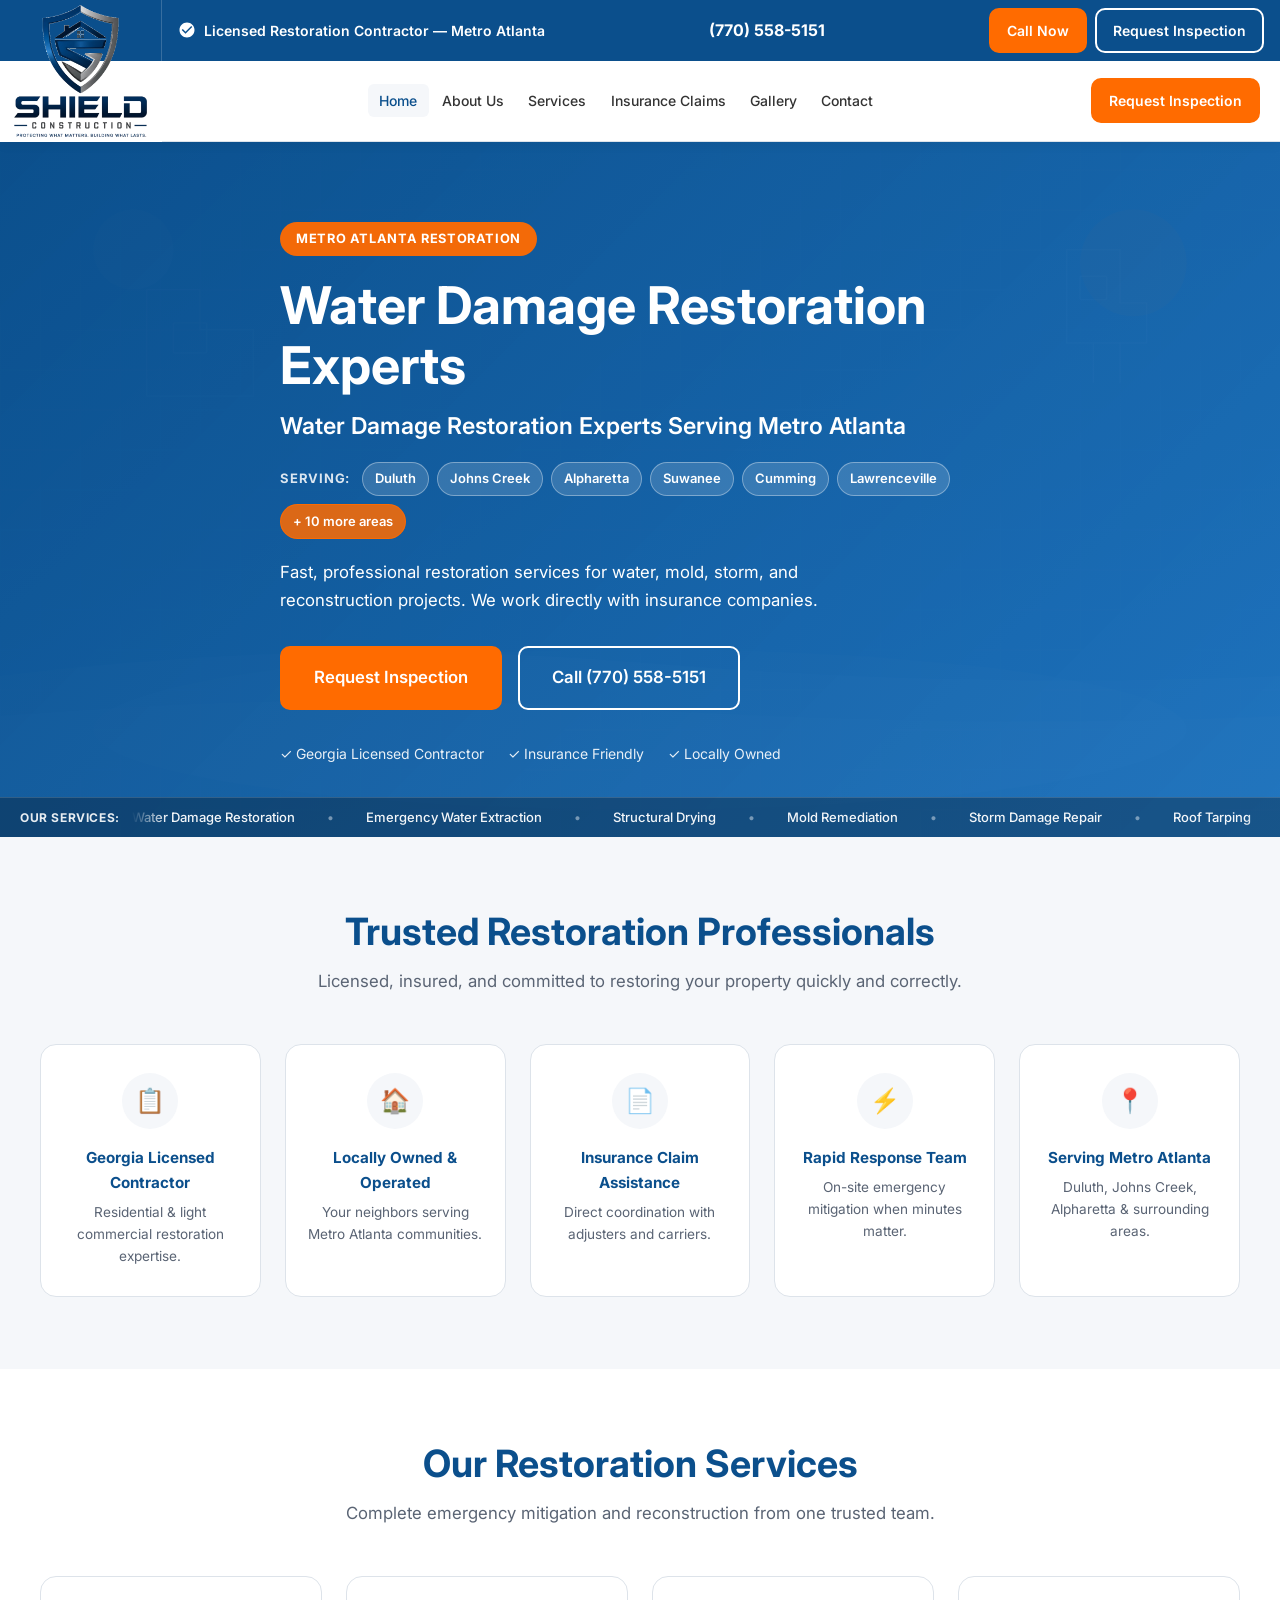
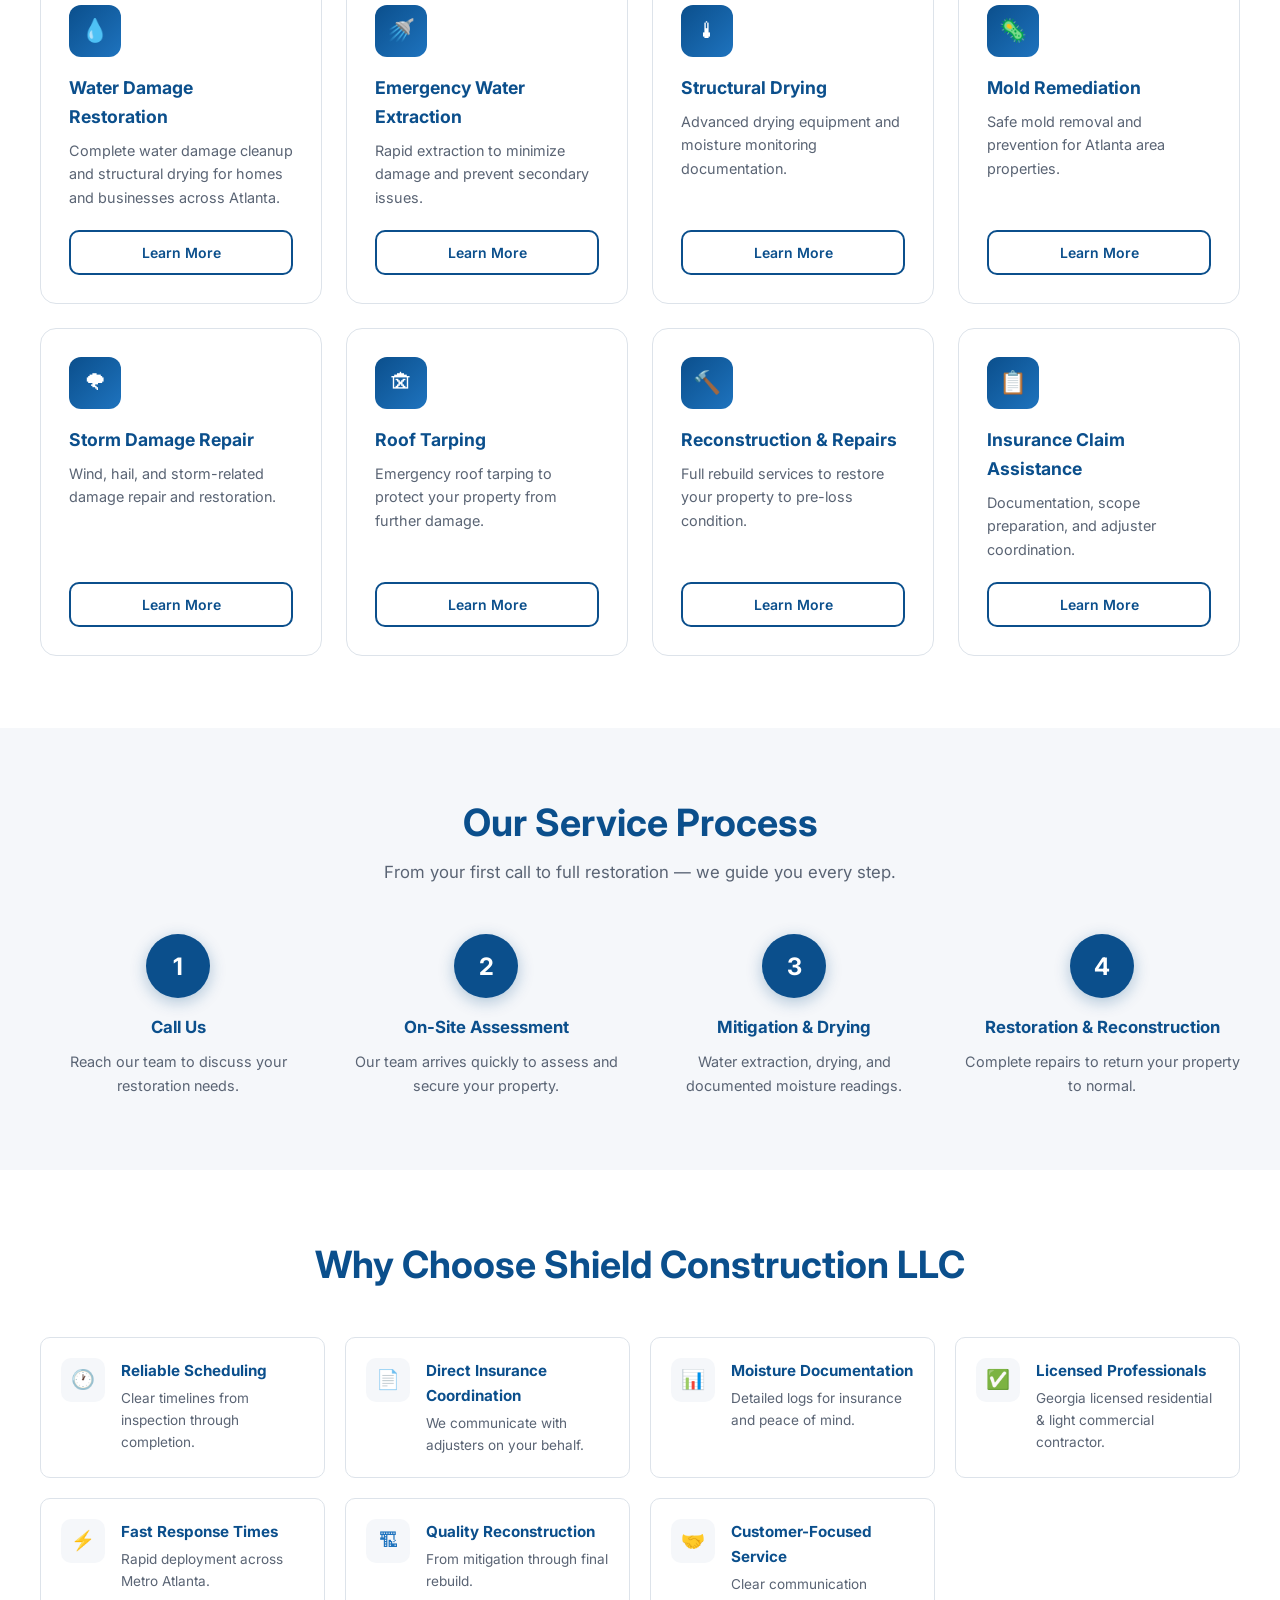
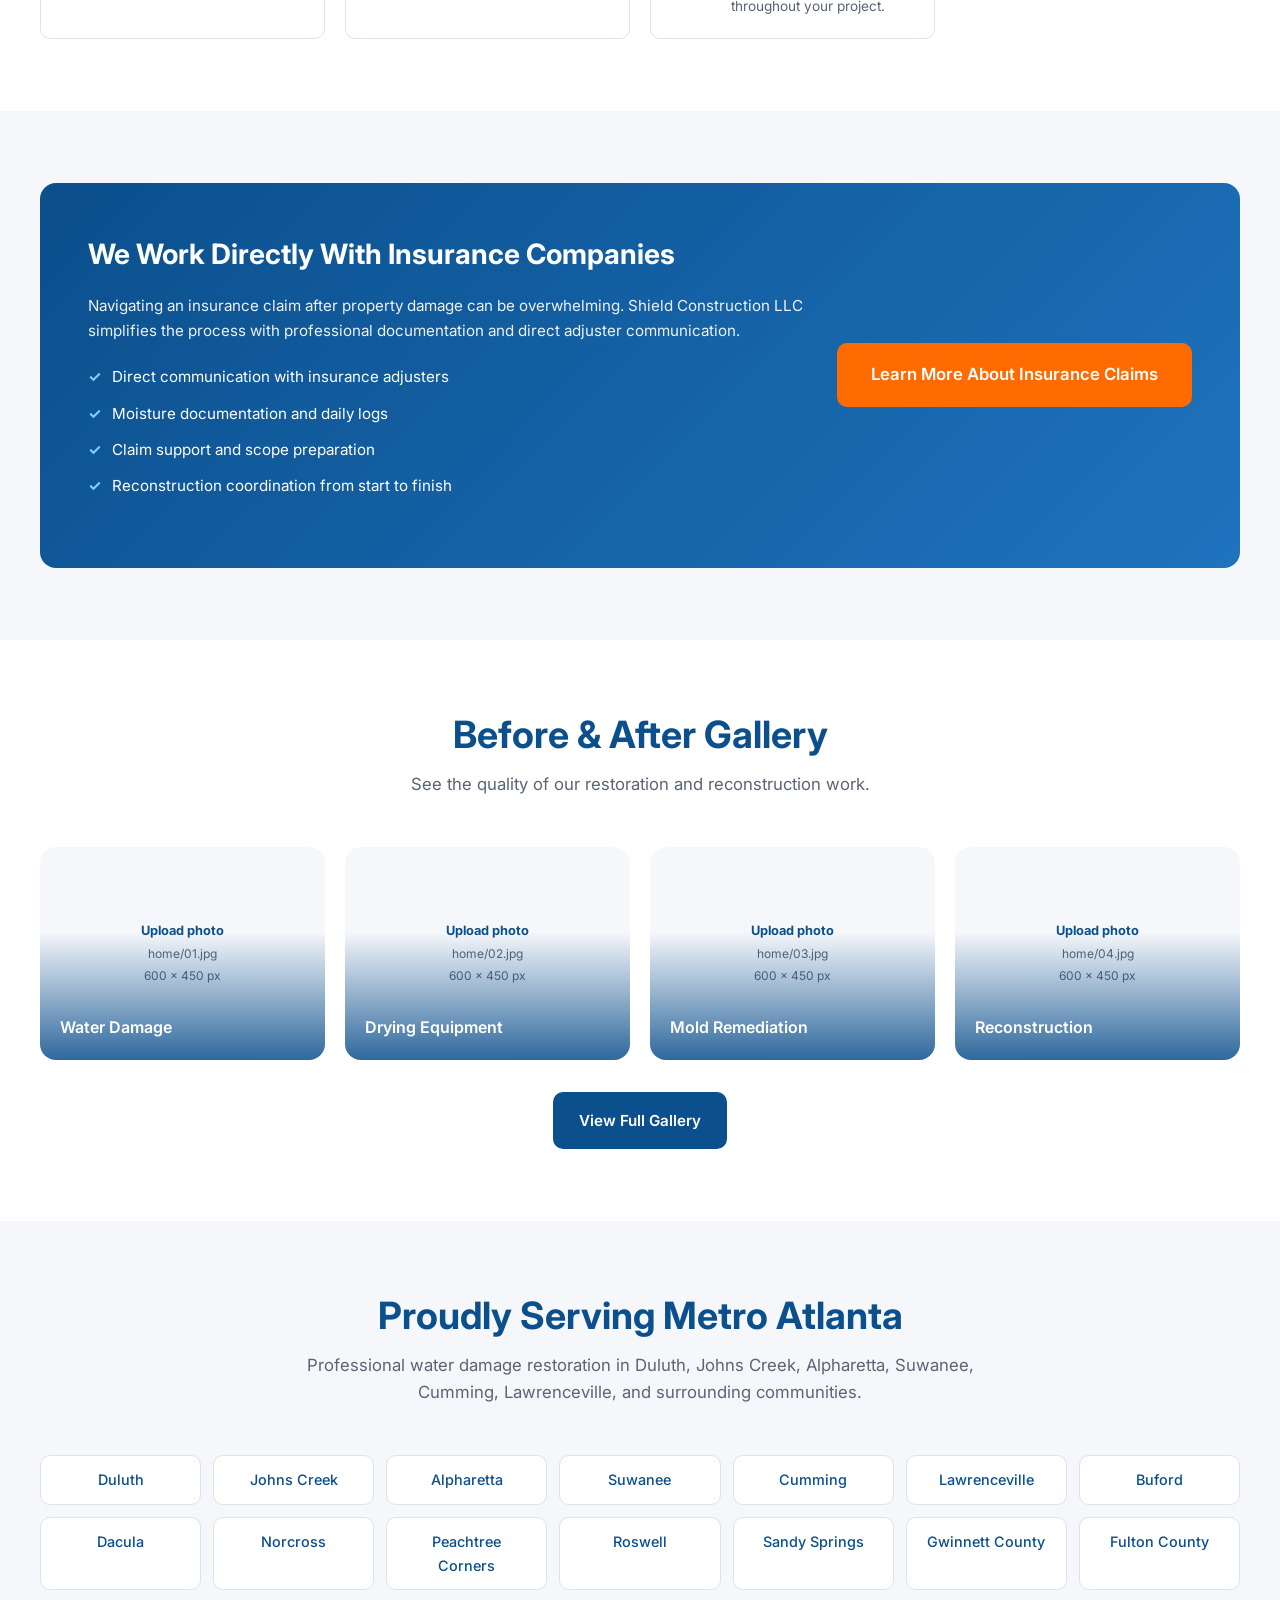
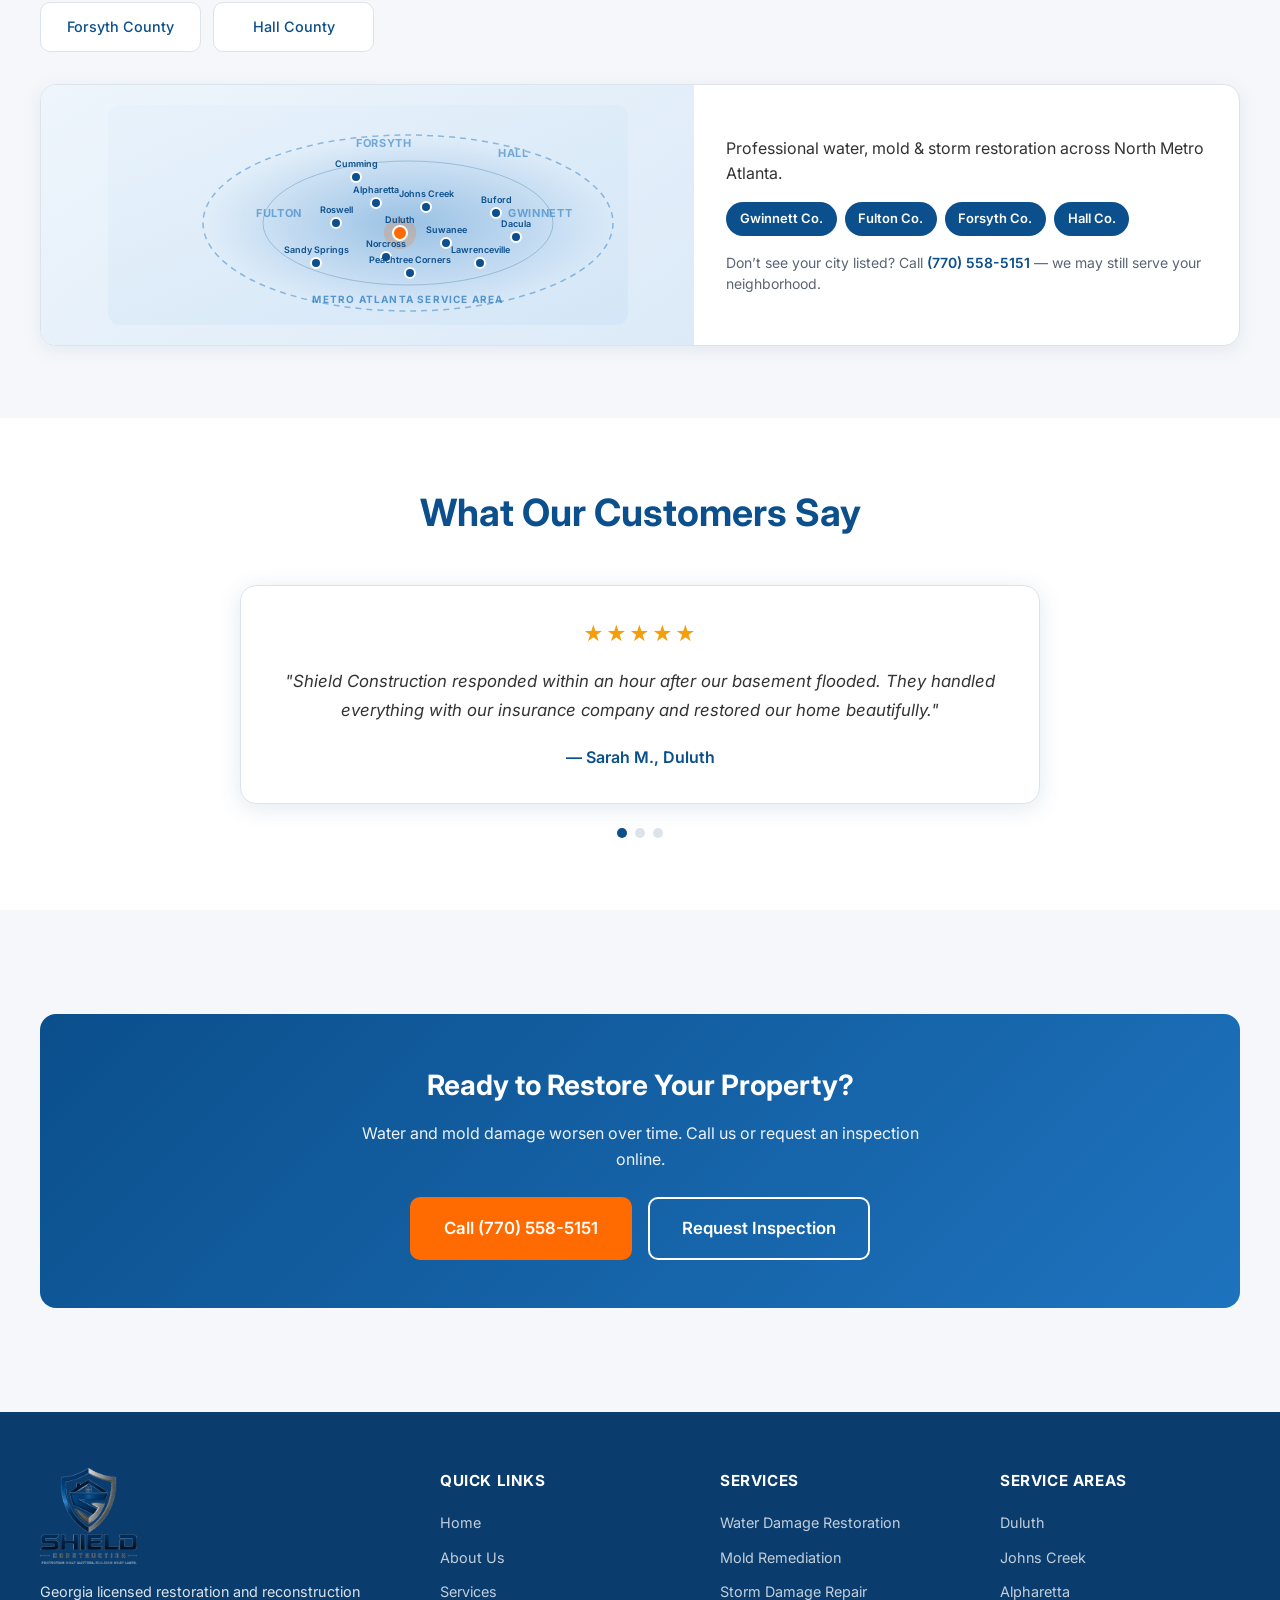
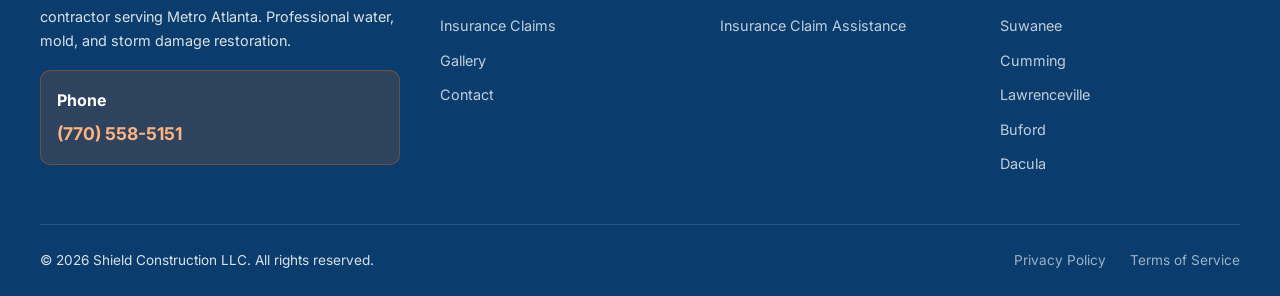
==== index.html @ fc2f0f52 "Streamline site UI and update project documentation Co-authored-by: Cursor <cursoragent@cursor.com>" ====
<!DOCTYPE html>
<html lang="en">
<head>
  <meta charset="UTF-8">
  <meta name="viewport" content="width=device-width, initial-scale=1.0">
  <title>Water Damage Restoration Atlanta | Shield Construction LLC</title>
  <meta name="description" content="Shield Construction LLC provides water damage restoration, mold remediation, storm repair & insurance claim assistance in Metro Atlanta. Licensed Georgia contractor.">
  <link rel="canonical" href="https://www.shield-cons.com/">
  <meta property="og:type" content="website">
  <meta property="og:title" content="Water Damage Restoration Atlanta | Shield Construction LLC">
  <meta property="og:description" content="Water mitigation, mold remediation & reconstruction serving Duluth, Johns Creek, Alpharetta & Metro Atlanta.">
  <meta property="og:url" content="https://www.shield-cons.com/">
  <meta property="og:site_name" content="Shield Construction LLC">
  <meta name="twitter:card" content="summary_large_image">
  <meta name="twitter:title" content="Water Damage Restoration Atlanta | Shield Construction LLC">
  <meta name="twitter:description" content="Professional restoration services in Metro Atlanta. We work directly with insurance companies.">
  <link rel="stylesheet" href="css/style.css?v=22">
  <script type="application/ld+json">
  {
    "@context": "https://schema.org",
    "@type": "LocalBusiness",
    "name": "Shield Construction LLC",
    "description": "Water damage restoration, mold remediation, storm damage repair and reconstruction contractor serving Metro Atlanta.",
    "url": "https://www.shield-cons.com",
    "telephone": "+1-770-558-5151",
    "email": "contact@shield-cons.com",
    "areaServed": ["Atlanta", "Duluth", "Johns Creek", "Alpharetta", "Suwanee", "Cumming", "Lawrenceville"],
    "address": {
      "@type": "PostalAddress",
      "addressLocality": "Metro Atlanta",
      "addressRegion": "GA",
      "addressCountry": "US"
    },
    "openingHours": "Mo-Su 00:00-23:59",
    "priceRange": "$$",
    "sameAs": []
  }
  </script>
</head>
<body>
  <a href="#main" class="skip-link">Skip to main content</a>
  <div id="emergency-bar"></div>
  <div id="site-header"></div>

  <main id="main">
    <!-- Hero -->
    <section class="hero" aria-labelledby="hero-heading">
      <div class="hero__bg" role="img" aria-label="Professional water damage restoration team at work"></div>
      <div class="container hero__content">
        <span class="hero__badge">Metro Atlanta Restoration</span>
        <h1 id="hero-heading">Water Damage Restoration Experts</h1>
        <p class="hero__sub">Water Damage Restoration Experts Serving Metro Atlanta</p>
        <div class="hero__areas" aria-label="Primary service cities">
          <span class="hero__areas-label">Serving:</span>
          <span class="hero__area-tag">Duluth</span>
          <span class="hero__area-tag">Johns Creek</span>
          <span class="hero__area-tag">Alpharetta</span>
          <span class="hero__area-tag">Suwanee</span>
          <span class="hero__area-tag">Cumming</span>
          <span class="hero__area-tag">Lawrenceville</span>
          <span class="hero__area-tag hero__area-tag--more">+ 10 more areas</span>
        </div>
        <p class="hero__text">Fast, professional restoration services for water, mold, storm, and reconstruction projects. We work directly with insurance companies.</p>
        <div class="hero__actions">
          <a href="contact.html" class="btn btn-accent btn-lg">Request Inspection</a>
          <a href="tel:7705585151" class="btn btn-outline-white btn-lg">Call (770) 558-5151</a>
        </div>
        <div class="hero__trust">
          <span class="hero__trust-item">&#10003; Georgia Licensed Contractor</span>
          <span class="hero__trust-item">&#10003; Insurance Friendly</span>
          <span class="hero__trust-item">&#10003; Locally Owned</span>
        </div>
      </div>
      <div id="hero-service-strip"></div>
    </section>

    <!-- Trust -->
    <section class="section section-alt" aria-labelledby="trust-heading">
      <div class="container">
        <div class="section-header">
          <h2 id="trust-heading">Trusted Restoration Professionals</h2>
          <p>Licensed, insured, and committed to restoring your property quickly and correctly.</p>
        </div>
        <div class="trust-grid">
          <div class="trust-card">
            <div class="trust-card__icon" aria-hidden="true">📋</div>
            <h3>Georgia Licensed Contractor</h3>
            <p>Residential & light commercial restoration expertise.</p>
          </div>
          <div class="trust-card">
            <div class="trust-card__icon" aria-hidden="true">🏠</div>
            <h3>Locally Owned & Operated</h3>
            <p>Your neighbors serving Metro Atlanta communities.</p>
          </div>
          <div class="trust-card">
            <div class="trust-card__icon" aria-hidden="true">📄</div>
            <h3>Insurance Claim Assistance</h3>
            <p>Direct coordination with adjusters and carriers.</p>
          </div>
          <div class="trust-card">
            <div class="trust-card__icon" aria-hidden="true">&#9889;</div>
            <h3>Rapid Response Team</h3>
            <p>On-site emergency mitigation when minutes matter.</p>
          </div>
          <div class="trust-card">
            <div class="trust-card__icon" aria-hidden="true">📍</div>
            <h3>Serving Metro Atlanta</h3>
            <p>Duluth, Johns Creek, Alpharetta & surrounding areas.</p>
          </div>
        </div>
      </div>
    </section>

    <!-- Services Overview -->
    <section class="section" aria-labelledby="services-heading">
      <div class="container">
        <div class="section-header">
          <h2 id="services-heading">Our Restoration Services</h2>
          <p>Complete emergency mitigation and reconstruction from one trusted team.</p>
        </div>
        <div class="services-grid">
          <article class="service-card">
            <div class="service-card__icon" aria-hidden="true">💧</div>
            <h3>Water Damage Restoration</h3>
            <p>Complete water damage cleanup and structural drying for homes and businesses across Atlanta.</p>
            <a href="services.html#water-damage" class="btn btn-outline btn-sm">Learn More</a>
          </article>
          <article class="service-card">
            <div class="service-card__icon" aria-hidden="true">🚿</div>
            <h3>Emergency Water Extraction</h3>
            <p>Rapid extraction to minimize damage and prevent secondary issues.</p>
            <a href="services.html#water-extraction" class="btn btn-outline btn-sm">Learn More</a>
          </article>
          <article class="service-card">
            <div class="service-card__icon" aria-hidden="true">🌡</div>
            <h3>Structural Drying</h3>
            <p>Advanced drying equipment and moisture monitoring documentation.</p>
            <a href="services.html#structural-drying" class="btn btn-outline btn-sm">Learn More</a>
          </article>
          <article class="service-card">
            <div class="service-card__icon" aria-hidden="true">🦠</div>
            <h3>Mold Remediation</h3>
            <p>Safe mold removal and prevention for Atlanta area properties.</p>
            <a href="services.html#mold-remediation" class="btn btn-outline btn-sm">Learn More</a>
          </article>
          <article class="service-card">
            <div class="service-card__icon" aria-hidden="true">🌪</div>
            <h3>Storm Damage Repair</h3>
            <p>Wind, hail, and storm-related damage repair and restoration.</p>
            <a href="services.html#storm-damage" class="btn btn-outline btn-sm">Learn More</a>
          </article>
          <article class="service-card">
            <div class="service-card__icon" aria-hidden="true">🏚</div>
            <h3>Roof Tarping</h3>
            <p>Emergency roof tarping to protect your property from further damage.</p>
            <a href="services.html#roof-tarping" class="btn btn-outline btn-sm">Learn More</a>
          </article>
          <article class="service-card">
            <div class="service-card__icon" aria-hidden="true">🔨</div>
            <h3>Reconstruction & Repairs</h3>
            <p>Full rebuild services to restore your property to pre-loss condition.</p>
            <a href="services.html#reconstruction" class="btn btn-outline btn-sm">Learn More</a>
          </article>
          <article class="service-card">
            <div class="service-card__icon" aria-hidden="true">📋</div>
            <h3>Insurance Claim Assistance</h3>
            <p>Documentation, scope preparation, and adjuster coordination.</p>
            <a href="insurance-claims.html" class="btn btn-outline btn-sm">Learn More</a>
          </article>
        </div>
      </div>
    </section>

    <!-- Process -->
    <section class="section section-alt" aria-labelledby="process-heading">
      <div class="container">
        <div class="section-header">
          <h2 id="process-heading">Our Service Process</h2>
          <p>From your first call to full restoration &mdash; we guide you every step.</p>
        </div>
        <div class="process-steps">
          <div class="process-step">
            <div class="process-step__num">1</div>
            <h3>Call Us</h3>
            <p>Reach our team to discuss your restoration needs.</p>
          </div>
          <div class="process-step">
            <div class="process-step__num">2</div>
            <h3>On-Site Assessment</h3>
            <p>Our team arrives quickly to assess and secure your property.</p>
          </div>
          <div class="process-step">
            <div class="process-step__num">3</div>
            <h3>Mitigation & Drying</h3>
            <p>Water extraction, drying, and documented moisture readings.</p>
          </div>
          <div class="process-step">
            <div class="process-step__num">4</div>
            <h3>Restoration & Reconstruction</h3>
            <p>Complete repairs to return your property to normal.</p>
          </div>
        </div>
      </div>
    </section>

    <!-- Why Choose Us -->
    <section class="section" aria-labelledby="why-heading">
      <div class="container">
        <div class="section-header">
          <h2 id="why-heading">Why Choose Shield Construction LLC</h2>
        </div>
        <div class="why-grid">
          <div class="why-item"><div class="why-item__icon">🕐</div><div><h3>Reliable Scheduling</h3><p>Clear timelines from inspection through completion.</p></div></div>
          <div class="why-item"><div class="why-item__icon">📄</div><div><h3>Direct Insurance Coordination</h3><p>We communicate with adjusters on your behalf.</p></div></div>
          <div class="why-item"><div class="why-item__icon">📊</div><div><h3>Moisture Documentation</h3><p>Detailed logs for insurance and peace of mind.</p></div></div>
          <div class="why-item"><div class="why-item__icon">&#9989;</div><div><h3>Licensed Professionals</h3><p>Georgia licensed residential & light commercial contractor.</p></div></div>
          <div class="why-item"><div class="why-item__icon">&#9889;</div><div><h3>Fast Response Times</h3><p>Rapid deployment across Metro Atlanta.</p></div></div>
          <div class="why-item"><div class="why-item__icon">🏗</div><div><h3>Quality Reconstruction</h3><p>From mitigation through final rebuild.</p></div></div>
          <div class="why-item"><div class="why-item__icon">🤝</div><div><h3>Customer-Focused Service</h3><p>Clear communication throughout your project.</p></div></div>
        </div>
      </div>
    </section>

    <!-- Insurance -->
    <section class="section section-alt" aria-labelledby="insurance-heading">
      <div class="container">
        <div class="insurance-block">
          <div>
            <h2 id="insurance-heading">We Work Directly With Insurance Companies</h2>
            <p>Navigating an insurance claim after property damage can be overwhelming. Shield Construction LLC simplifies the process with professional documentation and direct adjuster communication.</p>
            <ul>
              <li>Direct communication with insurance adjusters</li>
              <li>Moisture documentation and daily logs</li>
              <li>Claim support and scope preparation</li>
              <li>Reconstruction coordination from start to finish</li>
            </ul>
          </div>
          <div>
            <a href="insurance-claims.html" class="btn btn-accent btn-lg">Learn More About Insurance Claims</a>
          </div>
        </div>
      </div>
    </section>

    <!-- Gallery Preview -->
    <section class="section" aria-labelledby="gallery-heading">
      <div class="container">
        <div class="section-header">
          <h2 id="gallery-heading">Before & After Gallery</h2>
          <p>See the quality of our restoration and reconstruction work.</p>
        </div>
        <div id="gallery-preview" class="gallery-grid"></div>
        <p class="text-center mt-2"><a href="gallery.html" class="btn btn-primary">View Full Gallery</a></p>
      </div>
    </section>

    <!-- Service Area -->
    <section class="section section-alt" aria-labelledby="area-heading">
      <div class="container">
        <div class="section-header">
          <h2 id="area-heading">Proudly Serving Metro Atlanta</h2>
          <p>Professional water damage restoration in Duluth, Johns Creek, Alpharetta, Suwanee, Cumming, Lawrenceville, and surrounding communities.</p>
        </div>
        <div class="area-grid">
          <span class="area-tag">Duluth</span>
          <span class="area-tag">Johns Creek</span>
          <span class="area-tag">Alpharetta</span>
          <span class="area-tag">Suwanee</span>
          <span class="area-tag">Cumming</span>
          <span class="area-tag">Lawrenceville</span>
          <span class="area-tag">Buford</span>
          <span class="area-tag">Dacula</span>
          <span class="area-tag">Norcross</span>
          <span class="area-tag">Peachtree Corners</span>
          <span class="area-tag">Roswell</span>
          <span class="area-tag">Sandy Springs</span>
          <span class="area-tag">Gwinnett County</span>
          <span class="area-tag">Fulton County</span>
          <span class="area-tag">Forsyth County</span>
          <span class="area-tag">Hall County</span>
        </div>
        <div data-service-area-map></div>
      </div>
    </section>

    <!-- Reviews -->
    <section class="section" aria-labelledby="reviews-heading">
      <div class="container">
        <div class="section-header">
          <h2 id="reviews-heading">What Our Customers Say</h2>
          <!-- REPLACE: Insert verified customer reviews -->
        </div>
        <div class="testimonials">
          <div class="testimonial-slide active">
            <div class="testimonial-stars" aria-label="5 out of 5 stars">&#9733;&#9733;&#9733;&#9733;&#9733;</div>
            <p class="testimonial-text">"Shield Construction responded within an hour after our basement flooded. They handled everything with our insurance company and restored our home beautifully."</p>
            <p class="testimonial-author">&mdash; Sarah M., Duluth</p>
          </div>
          <div class="testimonial-slide">
            <div class="testimonial-stars" aria-label="5 out of 5 stars">&#9733;&#9733;&#9733;&#9733;&#9733;</div>
            <p class="testimonial-text">"Professional, courteous, and thorough. The team documented every step for our adjuster. Highly recommend for water mitigation in Johns Creek."</p>
            <p class="testimonial-author">&mdash; James T., Johns Creek</p>
          </div>
          <div class="testimonial-slide">
            <div class="testimonial-stars" aria-label="5 out of 5 stars">&#9733;&#9733;&#9733;&#9733;&#9733;</div>
            <p class="testimonial-text">"After storm damage to our roof, they tarped it the same night and handled the full reconstruction. True 24/7 service in Alpharetta."</p>
            <p class="testimonial-author">&mdash; Linda K., Alpharetta</p>
          </div>
          <div class="carousel-dots">
            <button class="carousel-dot active" aria-label="Review 1"></button>
            <button class="carousel-dot" aria-label="Review 2"></button>
            <button class="carousel-dot" aria-label="Review 3"></button>
          </div>
        </div>
      </div>
    </section>

    <!-- CTA -->
    <section class="section section-alt">
      <div class="container">
        <div class="cta-banner">
          <h2>Ready to Restore Your Property?</h2>
          <p>Water and mold damage worsen over time. Call us or request an inspection online.</p>
          <div class="cta-banner__actions">
            <a href="tel:7705585151" class="btn btn-accent btn-lg">Call (770) 558-5151</a>
            <a href="contact.html" class="btn btn-outline-white btn-lg">Request Inspection</a>
          </div>
        </div>
      </div>
    </section>
  </main>

  <div id="site-footer"></div>

  <div class="lightbox" id="lightbox" role="dialog" aria-label="Image preview">
    <button class="lightbox__close" aria-label="Close">&times;</button>
    <img id="lightbox-img" src="" alt="">
  </div>

  <script src="js/config.js?v=18"></script>
  <script src="js/main.js?v=22"></script>
</body>
</html>
---- css/style.css ----
/* Shield Construction LLC — Main Stylesheet */

@import url('https://fonts.googleapis.com/css2?family=Inter:wght@400;500;600;700&family=Open+Sans:wght@400;600;700&display=swap');

*, *::before, *::after { box-sizing: border-box; margin: 0; padding: 0; }

:root {
  --primary: #0B4F8C;
  --secondary: #1E73BE;
  --light-gray: #F5F7FA;
  --dark-gray: #333333;
  --white: #FFFFFF;
  --accent: #FF6B00;
  --text-muted: #5a6474;
  --border: #dde3ea;
  --shadow: 0 4px 24px rgba(11, 79, 140, 0.12);
  --shadow-lg: 0 12px 40px rgba(11, 79, 140, 0.18);
  --radius: 10px;
  --radius-lg: 16px;
  --max-width: 1200px;
  --header-height: 80px;
  --emergency-bar-height: 44px;
  --font: 'Inter', 'Open Sans', Arial, sans-serif;
  --transition: 0.25s ease;
}

html { scroll-behavior: smooth; font-size: 16px; }

body {
  font-family: var(--font);
  color: var(--dark-gray);
  line-height: 1.65;
  background: var(--white);
  overflow-x: hidden;
}

img { max-width: 100%; height: auto; display: block; }

a { color: var(--secondary); text-decoration: none; transition: color var(--transition); }
a:hover { color: var(--primary); }

ul { list-style: none; }

.container {
  width: min(100% - 2rem, var(--max-width));
  margin-inline: auto;
}

.section { padding: 4.5rem 0; }
.section-alt { background: var(--light-gray); }

.section-header { text-align: center; max-width: 720px; margin: 0 auto 3rem; }
.section-header h2 {
  font-size: clamp(1.75rem, 4vw, 2.35rem);
  color: var(--primary);
  margin-bottom: 0.75rem;
  line-height: 1.25;
}
.section-header p { color: var(--text-muted); font-size: 1.05rem; }

/* Buttons */
.btn {
  display: inline-flex;
  align-items: center;
  justify-content: center;
  gap: 0.5rem;
  padding: 0.85rem 1.5rem;
  border-radius: var(--radius);
  font-weight: 600;
  font-size: 0.95rem;
  border: 2px solid transparent;
  cursor: pointer;
  transition: all var(--transition);
  font-family: inherit;
  text-align: center;
}

.btn-primary {
  background: var(--primary);
  color: var(--white);
  border-color: var(--primary);
}
.btn-primary:hover {
  background: #094170;
  border-color: #094170;
  color: var(--white);
}

.btn-secondary {
  background: var(--secondary);
  color: var(--white);
  border-color: var(--secondary);
}
.btn-secondary:hover {
  background: #1860a8;
  border-color: #1860a8;
  color: var(--white);
}

.btn-accent {
  background: var(--accent);
  color: var(--white);
  border-color: var(--accent);
}
.btn-accent:hover {
  background: #e55f00;
  border-color: #e55f00;
  color: var(--white);
}

.btn-outline {
  background: transparent;
  color: var(--primary);
  border-color: var(--primary);
}
.btn-outline:hover {
  background: var(--primary);
  color: var(--white);
}

.btn-outline-white {
  background: transparent;
  color: var(--white);
  border-color: var(--white);
}
.btn-outline-white:hover {
  background: var(--white);
  color: var(--primary);
}

.btn-sm { padding: 0.55rem 1rem; font-size: 0.875rem; }
.btn-lg { padding: 1rem 2rem; font-size: 1.05rem; }

/* Site Top — logo column + emergency bar + nav */
.site-top {
  display: flex;
  align-items: stretch;
  position: sticky;
  top: 0;
  z-index: 1001;
  background: var(--white);
  box-shadow: 0 2px 12px rgba(0, 0, 0, 0.06);
}

.site-top__logo {
  flex: 0 0 auto;
  width: auto;
  min-width: 118px;
  display: flex;
  align-items: center;
  justify-content: center;
  padding: 0.3rem 0.85rem;
  background: linear-gradient(
    to bottom,
    var(--primary) 0%,
    var(--primary) var(--logo-split, 40%),
    var(--white) var(--logo-split, 40%),
    var(--white) 100%
  );
  border-right: 1px solid rgba(255, 255, 255, 0.18);
}

.site-top__logo .logo--site-top {
  display: flex;
  align-items: center;
  justify-content: center;
  height: 100%;
  width: 100%;
}

.site-top__logo .logo__img--site-top {
  height: calc(var(--logo-column-height, 140px) - 0.6rem);
  width: auto;
  max-width: 156px;
  min-height: 0;
  object-fit: contain;
  object-position: center;
  display: block;
}

.site-top__main {
  flex: 1;
  min-width: 0;
  display: flex;
  flex-direction: column;
}

#emergency-bar,
#site-header {
  width: 100%;
}

/* Emergency Top Bar */
.emergency-bar {
  background: var(--primary);
  color: var(--white);
  font-size: 0.875rem;
  position: relative;
}

.emergency-bar__inner {
  display: flex;
  align-items: center;
  justify-content: space-between;
  gap: 1rem;
  padding: 0.5rem 0;
  flex-wrap: wrap;
}

.emergency-bar__message {
  display: flex;
  align-items: center;
  gap: 0.5rem;
  font-weight: 600;
}

.emergency-bar__message svg { flex-shrink: 0; }

.emergency-bar__phone {
  color: var(--white);
  font-weight: 700;
  font-size: 1rem;
}
.emergency-bar__phone:hover { color: #b8d4f0; }

.emergency-bar__actions { display: flex; gap: 0.5rem; flex-wrap: wrap; }

/* Site Header */
.site-header {
  background: var(--white);
  border-bottom: 1px solid var(--border);
  position: relative;
  z-index: 1;
}

.site-header .container {
  width: min(100% - 2.5rem, 1480px);
}

.site-header__inner {
  display: flex;
  align-items: center;
  justify-content: flex-end;
  gap: 1.5rem;
  padding: 0.65rem 0;
  min-height: var(--header-height);
}

.logo {
  display: flex;
  align-items: center;
  gap: 0.6rem;
  font-weight: 700;
  font-size: 1.05rem;
  color: var(--primary);
  flex-shrink: 0;
  white-space: nowrap;
}
.logo:hover { color: var(--primary); }
.logo__icon {
  width: 40px;
  height: 40px;
  background: var(--primary);
  border-radius: 8px;
  display: flex;
  align-items: center;
  justify-content: center;
  color: var(--white);
  font-size: 1.25rem;
  flex-shrink: 0;
}
.logo__img {
  height: 80px;
  width: auto;
  max-width: 80px;
  object-fit: contain;
  flex-shrink: 0;
  display: block;
}

.logo__img--footer {
  height: 96px;
  max-width: 300px;
}

.main-nav {
  display: flex;
  align-items: center;
  gap: 1.25rem;
  flex: 1;
  justify-content: flex-end;
  min-width: 0;
}

.nav-links {
  display: flex;
  align-items: center;
  justify-content: center;
  flex: 1;
  flex-wrap: nowrap;
  gap: 0.125rem;
}

.nav-links li {
  flex-shrink: 0;
  text-align: center;
}

.nav-links a {
  color: var(--dark-gray);
  font-weight: 500;
  font-size: 0.875rem;
  padding: 0.5rem 0.7rem;
  border-radius: 6px;
  display: inline-block;
  text-align: center;
  white-space: normal;
  line-height: 1.25;
  transition: all var(--transition);
}
.nav-links a:hover,
.nav-links a.active {
  color: var(--primary);
  background: var(--light-gray);
}

.header-ctas {
  display: flex;
  gap: 0.5rem;
  align-items: center;
  flex-shrink: 0;
  flex-wrap: nowrap;
}

.header-ctas .btn { white-space: nowrap; }

.nav-toggle {
  display: none;
  background: none;
  border: none;
  cursor: pointer;
  padding: 0.5rem;
  color: var(--primary);
}

.nav-toggle span {
  display: block;
  width: 24px;
  height: 2px;
  background: currentColor;
  margin: 5px 0;
  transition: var(--transition);
}

/* Hero */
.hero {
  position: relative;
  min-height: 580px;
  display: flex;
  align-items: center;
  color: var(--white);
  overflow: hidden;
}

.hero__bg {
  position: absolute;
  inset: 0;
  background: linear-gradient(135deg, rgba(11,79,140,0.92) 0%, rgba(30,115,190,0.85) 100%),
    url('../assets/images/hero-restoration.svg?v=15') center/cover no-repeat;
  z-index: 0;
}

.hero__content {
  position: relative;
  z-index: 1;
  padding: 5rem 0 4.5rem;
  max-width: 720px;
}

.hero__badge {
  display: inline-flex;
  align-items: center;
  gap: 0.4rem;
  background: rgba(255,107,0,0.95);
  color: var(--white);
  padding: 0.4rem 1rem;
  border-radius: 50px;
  font-size: 0.8rem;
  font-weight: 700;
  text-transform: uppercase;
  letter-spacing: 0.05em;
  margin-bottom: 1.25rem;
  animation: fadeInUp 0.6s ease;
}

.hero h1 {
  font-size: clamp(2.25rem, 5.5vw, 3.25rem);
  line-height: 1.15;
  margin-bottom: 0.75rem;
  animation: fadeInUp 0.6s ease 0.1s both;
}

.hero__sub {
  font-size: clamp(1.15rem, 2.5vw, 1.45rem);
  font-weight: 600;
  margin-bottom: 1rem;
  opacity: 0.95;
  animation: fadeInUp 0.6s ease 0.2s both;
}

.hero__areas {
  display: flex;
  flex-wrap: wrap;
  align-items: center;
  gap: 0.5rem;
  margin-bottom: 1.25rem;
  animation: fadeInUp 0.6s ease 0.25s both;
}

.hero__areas-label {
  font-size: 0.8125rem;
  font-weight: 700;
  text-transform: uppercase;
  letter-spacing: 0.06em;
  opacity: 0.85;
  margin-right: 0.25rem;
}

.hero__area-tag {
  background: rgba(255, 255, 255, 0.15);
  border: 1px solid rgba(255, 255, 255, 0.35);
  color: var(--white);
  font-size: 0.8125rem;
  font-weight: 600;
  padding: 0.35rem 0.75rem;
  border-radius: 999px;
  backdrop-filter: blur(4px);
}

.hero__area-tag--more {
  background: rgba(255, 107, 0, 0.85);
  border-color: rgba(255, 107, 0, 0.95);
}

.hero-service-ticker {
  position: absolute;
  left: 0;
  right: 0;
  bottom: 0;
  z-index: 2;
  display: flex;
  align-items: center;
  gap: 0.75rem;
  padding: 0.55rem 0;
  background: rgba(0, 0, 0, 0.28);
  border-top: 1px solid rgba(255, 255, 255, 0.15);
  overflow: hidden;
}

.hero-service-ticker__label {
  flex-shrink: 0;
  padding-left: max(1.25rem, calc((100% - 1480px) / 2 + 1.25rem));
  font-size: 0.75rem;
  font-weight: 700;
  letter-spacing: 0.05em;
  text-transform: uppercase;
  color: rgba(255, 255, 255, 0.9);
}

.hero-service-ticker__viewport {
  flex: 1;
  overflow: hidden;
  mask-image: linear-gradient(90deg, transparent, #000 3%, #000 97%, transparent);
}

.hero-service-ticker__track {
  display: flex;
  align-items: center;
  width: max-content;
  animation: service-area-scroll 40s linear infinite;
}

.hero-service-ticker__item {
  white-space: nowrap;
  font-size: 0.8125rem;
  font-weight: 500;
  color: rgba(255, 255, 255, 0.95);
  padding-right: 2rem;
}

.hero-service-ticker__item::after {
  content: '•';
  margin-left: 2rem;
  opacity: 0.45;
}

@keyframes service-area-scroll {
  from { transform: translateX(0); }
  to { transform: translateX(-50%); }
}

@media (prefers-reduced-motion: reduce) {
  .hero-service-ticker__track {
    animation: none;
    flex-wrap: wrap;
    width: auto;
    padding: 0 1rem 0.35rem;
    gap: 0.35rem 1rem;
  }

  .hero-service-ticker__item::after { display: none; }
}

.hero__text {
  font-size: 1.05rem;
  opacity: 0.9;
  margin-bottom: 2rem;
  max-width: 560px;
  animation: fadeInUp 0.6s ease 0.3s both;
}

.hero__actions {
  display: flex;
  flex-wrap: wrap;
  gap: 1rem;
  margin-bottom: 2rem;
  animation: fadeInUp 0.6s ease 0.4s both;
}

.hero__trust {
  display: flex;
  flex-wrap: wrap;
  gap: 1.5rem;
  animation: fadeInUp 0.6s ease 0.5s both;
}

.hero__trust-item {
  display: flex;
  align-items: center;
  gap: 0.5rem;
  font-size: 0.875rem;
  opacity: 0.9;
}

/* Trust Section */
.trust-grid {
  display: grid;
  grid-template-columns: repeat(auto-fit, minmax(200px, 1fr));
  gap: 1.5rem;
}

.trust-card {
  text-align: center;
  padding: 1.75rem 1.25rem;
  background: var(--white);
  border-radius: var(--radius-lg);
  border: 1px solid var(--border);
  transition: transform var(--transition), box-shadow var(--transition);
}
.trust-card:hover {
  transform: translateY(-4px);
  box-shadow: var(--shadow);
}

.trust-card__icon {
  width: 56px;
  height: 56px;
  margin: 0 auto 1rem;
  background: var(--light-gray);
  border-radius: 50%;
  display: flex;
  align-items: center;
  justify-content: center;
  color: var(--primary);
  font-size: 1.5rem;
}

.trust-card h3 { font-size: 0.95rem; color: var(--primary); margin-bottom: 0.35rem; }
.trust-card p { font-size: 0.85rem; color: var(--text-muted); }

/* Service Cards */
.services-grid {
  display: grid;
  grid-template-columns: repeat(auto-fill, minmax(280px, 1fr));
  gap: 1.5rem;
}

.service-card {
  background: var(--white);
  border-radius: var(--radius-lg);
  border: 1px solid var(--border);
  padding: 1.75rem;
  transition: all var(--transition);
  display: flex;
  flex-direction: column;
}
.service-card:hover {
  box-shadow: var(--shadow-lg);
  border-color: var(--secondary);
  transform: translateY(-3px);
}

.service-card__icon {
  width: 52px;
  height: 52px;
  background: linear-gradient(135deg, var(--primary), var(--secondary));
  border-radius: 12px;
  display: flex;
  align-items: center;
  justify-content: center;
  color: var(--white);
  font-size: 1.4rem;
  margin-bottom: 1rem;
}

.service-card h3 {
  font-size: 1.1rem;
  color: var(--primary);
  margin-bottom: 0.5rem;
}

.service-card p {
  font-size: 0.9rem;
  color: var(--text-muted);
  flex: 1;
  margin-bottom: 1.25rem;
}

/* Process Steps */
.process-steps {
  display: grid;
  grid-template-columns: repeat(auto-fit, minmax(220px, 1fr));
  gap: 2rem;
  counter-reset: step;
}

.process-step {
  text-align: center;
  position: relative;
}

.process-step__num {
  width: 64px;
  height: 64px;
  background: var(--primary);
  color: var(--white);
  border-radius: 50%;
  display: flex;
  align-items: center;
  justify-content: center;
  font-size: 1.5rem;
  font-weight: 700;
  margin: 0 auto 1rem;
  box-shadow: 0 4px 16px rgba(11,79,140,0.3);
}

.process-step h3 { color: var(--primary); margin-bottom: 0.5rem; font-size: 1.05rem; }
.process-step p { font-size: 0.9rem; color: var(--text-muted); }

/* Why Choose Us */
.why-grid {
  display: grid;
  grid-template-columns: repeat(auto-fill, minmax(260px, 1fr));
  gap: 1.25rem;
}

.why-item {
  display: flex;
  gap: 1rem;
  padding: 1.25rem;
  background: var(--white);
  border-radius: var(--radius);
  border: 1px solid var(--border);
}

.why-item__icon {
  flex-shrink: 0;
  width: 44px;
  height: 44px;
  background: var(--light-gray);
  border-radius: 10px;
  display: flex;
  align-items: center;
  justify-content: center;
  color: var(--secondary);
  font-size: 1.2rem;
}

.why-item h3 { font-size: 0.95rem; color: var(--primary); margin-bottom: 0.25rem; }
.why-item p { font-size: 0.85rem; color: var(--text-muted); }

/* Insurance CTA Block */
.insurance-block {
  background: linear-gradient(135deg, var(--primary) 0%, var(--secondary) 100%);
  color: var(--white);
  border-radius: var(--radius-lg);
  padding: 3rem;
  display: grid;
  grid-template-columns: 1fr auto;
  gap: 2rem;
  align-items: center;
}

.insurance-block h2 { font-size: 1.75rem; margin-bottom: 1rem; }
.insurance-block p { opacity: 0.92; margin-bottom: 0.75rem; font-size: 0.95rem; }
.insurance-block ul { margin: 1rem 0; }
.insurance-block li {
  padding: 0.35rem 0;
  padding-left: 1.5rem;
  position: relative;
  font-size: 0.95rem;
}
.insurance-block li::before {
  content: '✓';
  position: absolute;
  left: 0;
  color: #7dd3fc;
  font-weight: 700;
}

/* Gallery Preview */
.gallery-grid {
  display: grid;
  grid-template-columns: repeat(auto-fill, minmax(260px, 1fr));
  gap: 1.25rem;
}

.gallery-card {
  position: relative;
  border-radius: var(--radius-lg);
  overflow: hidden;
  aspect-ratio: 4/3;
  cursor: pointer;
}

.gallery-card .gallery-media {
  position: absolute;
  inset: 0;
}

.gallery-card .gallery-img {
  transition: transform 0.4s ease;
}

.gallery-card:hover .gallery-img { transform: scale(1.06); }

.gallery-card__overlay {
  position: absolute;
  inset: 0;
  background: linear-gradient(to top, rgba(11,79,140,0.85) 0%, transparent 60%);
  display: flex;
  align-items: flex-end;
  padding: 1.25rem;
  color: var(--white);
  font-weight: 600;
}

/* Service Area */
.area-grid {
  display: grid;
  grid-template-columns: repeat(auto-fill, minmax(160px, 1fr));
  gap: 0.75rem;
}

.area-tag {
  background: var(--white);
  border: 1px solid var(--border);
  border-radius: var(--radius);
  padding: 0.75rem 1rem;
  text-align: center;
  font-size: 0.9rem;
  font-weight: 500;
  color: var(--primary);
  transition: all var(--transition);
}
.area-tag:hover {
  background: var(--primary);
  color: var(--white);
  border-color: var(--primary);
}

.service-area-map {
  margin-top: 2rem;
  display: grid;
  grid-template-columns: 1.2fr 1fr;
  gap: 0;
  border-radius: var(--radius-lg);
  overflow: hidden;
  border: 1px solid var(--border);
  background: var(--white);
  box-shadow: 0 4px 20px rgba(11, 79, 140, 0.08);
}

.service-area-map--compact {
  grid-template-columns: 1fr;
}

.service-area-map__visual {
  background: linear-gradient(145deg, #eef5fc 0%, #dceaf8 100%);
  padding: 1.25rem;
  min-height: 240px;
  display: flex;
  align-items: center;
  justify-content: center;
}

.service-area-map__svg {
  width: 100%;
  max-width: 520px;
  height: auto;
  display: block;
}

.service-area-map__label {
  font-size: 9px;
  font-weight: 600;
  fill: #0B4F8C;
  font-family: Inter, sans-serif;
}

.service-area-map__region {
  font-size: 11px;
  font-weight: 700;
  fill: #1E73BE;
  opacity: 0.55;
  font-family: Inter, sans-serif;
  letter-spacing: 0.06em;
  text-transform: uppercase;
}

.service-area-map__region--title {
  font-size: 10px;
  text-anchor: middle;
  opacity: 0.7;
  letter-spacing: 0.12em;
}

.service-area-map__info {
  padding: 1.75rem 2rem;
  display: flex;
  flex-direction: column;
  justify-content: center;
  gap: 1rem;
}

.service-area-map--compact .service-area-map__info {
  padding: 1.25rem 1.5rem;
}

.service-area-map__lead {
  font-size: 1rem;
  color: var(--dark-gray);
  line-height: 1.55;
  margin: 0;
}

.service-area-map__counties {
  display: flex;
  flex-wrap: wrap;
  gap: 0.5rem;
}

.service-area-map__county {
  background: var(--primary);
  color: var(--white);
  font-size: 0.8125rem;
  font-weight: 600;
  padding: 0.4rem 0.85rem;
  border-radius: 999px;
}

.service-area-map__note {
  font-size: 0.875rem;
  color: var(--text-muted);
  margin: 0;
  line-height: 1.5;
}

.service-area-map__note a {
  color: var(--primary);
  font-weight: 600;
}

@media (prefers-reduced-motion: reduce) {
  .service-area-map__svg animate {
    display: none;
  }
}

@media (max-width: 768px) {
  .service-area-map {
    grid-template-columns: 1fr;
  }

  .service-area-map__info {
    padding: 1.25rem 1.5rem;
  }
}

/* Testimonials Carousel */
.testimonials { position: relative; max-width: 800px; margin: 0 auto; }

.testimonial-slide {
  display: none;
  text-align: center;
  padding: 2rem;
  background: var(--white);
  border-radius: var(--radius-lg);
  border: 1px solid var(--border);
  box-shadow: var(--shadow);
}
.testimonial-slide.active { display: block; animation: fadeIn 0.4s ease; }

.testimonial-stars { color: #f59e0b; font-size: 1.25rem; margin-bottom: 1rem; letter-spacing: 2px; }
.testimonial-text { font-size: 1.05rem; font-style: italic; color: var(--dark-gray); margin-bottom: 1.25rem; line-height: 1.7; }
.testimonial-author { font-weight: 600; color: var(--primary); }

.carousel-dots {
  display: flex;
  justify-content: center;
  gap: 0.5rem;
  margin-top: 1.5rem;
}

.carousel-dot {
  width: 10px;
  height: 10px;
  border-radius: 50%;
  background: var(--border);
  border: none;
  cursor: pointer;
  padding: 0;
  transition: background var(--transition);
}
.carousel-dot.active { background: var(--primary); }

/* Page Hero (inner pages) */
.page-hero {
  background: linear-gradient(135deg, var(--primary) 0%, var(--secondary) 100%);
  color: var(--white);
  padding: 3.5rem 0;
  text-align: center;
}

.page-hero h1 { font-size: clamp(1.85rem, 4vw, 2.75rem); margin-bottom: 0.75rem; }
.page-hero p { font-size: 1.1rem; opacity: 0.92; max-width: 640px; margin: 0 auto; }

.breadcrumb {
  font-size: 0.85rem;
  margin-bottom: 1rem;
  opacity: 0.85;
}
.breadcrumb a { color: rgba(255,255,255,0.9); }
.breadcrumb a:hover { color: var(--white); }

/* Service Detail */
.service-detail {
  padding: 3rem 0;
  border-bottom: 1px solid var(--border);
}
.service-detail:last-child { border-bottom: none; }

.service-detail__header {
  display: flex;
  align-items: flex-start;
  gap: 1.5rem;
  margin-bottom: 1.5rem;
}

.service-detail__icon {
  width: 64px;
  height: 64px;
  flex-shrink: 0;
  background: var(--light-gray);
  border-radius: var(--radius);
  display: flex;
  align-items: center;
  justify-content: center;
  font-size: 1.75rem;
}

.service-detail h2 { color: var(--primary); font-size: 1.65rem; margin-bottom: 0.5rem; }

.service-detail__grid {
  display: grid;
  grid-template-columns: repeat(auto-fit, minmax(280px, 1fr));
  gap: 2rem;
  margin-top: 1.5rem;
}

.service-detail__box {
  background: var(--light-gray);
  border-radius: var(--radius);
  padding: 1.5rem;
}
.service-detail__box h3 { color: var(--primary); font-size: 1rem; margin-bottom: 0.75rem; }
.service-detail__box ul li {
  padding: 0.35rem 0;
  padding-left: 1.25rem;
  position: relative;
  font-size: 0.9rem;
  color: var(--text-muted);
}
.service-detail__box ul li::before {
  content: '•';
  position: absolute;
  left: 0;
  color: var(--secondary);
  font-weight: 700;
}

.faq-list { max-width: 800px; }
.faq-item {
  border: 1px solid var(--border);
  border-radius: var(--radius);
  margin-bottom: 0.75rem;
  overflow: hidden;
}
.faq-question {
  width: 100%;
  text-align: left;
  padding: 1.1rem 1.25rem;
  background: var(--white);
  border: none;
  font-family: inherit;
  font-weight: 600;
  font-size: 0.95rem;
  color: var(--primary);
  cursor: pointer;
  display: flex;
  justify-content: space-between;
  align-items: center;
}
.faq-answer {
  display: none;
  padding: 0 1.25rem 1.1rem;
  font-size: 0.9rem;
  color: var(--text-muted);
  line-height: 1.7;
}
.faq-item.open .faq-answer { display: block; }
.faq-item.open .faq-question::after { content: '−'; }
.faq-question::after { content: '+'; font-size: 1.25rem; color: var(--secondary); }

/* Timeline */
.timeline {
  position: relative;
  max-width: 700px;
  margin: 0 auto;
  padding-left: 2rem;
}
.timeline::before {
  content: '';
  position: absolute;
  left: 7px;
  top: 0;
  bottom: 0;
  width: 2px;
  background: var(--border);
}

.timeline-item {
  position: relative;
  padding-bottom: 2rem;
}
.timeline-item::before {
  content: '';
  position: absolute;
  left: -2rem;
  top: 4px;
  width: 16px;
  height: 16px;
  background: var(--secondary);
  border-radius: 50%;
  border: 3px solid var(--white);
  box-shadow: 0 0 0 2px var(--secondary);
}

.timeline-item h3 { color: var(--primary); font-size: 1.05rem; margin-bottom: 0.35rem; }
.timeline-item p { font-size: 0.9rem; color: var(--text-muted); }

/* Workflow Steps (horizontal) */
.workflow {
  display: grid;
  grid-template-columns: repeat(auto-fit, minmax(180px, 1fr));
  gap: 1rem;
  counter-reset: wf;
}

.workflow-step {
  text-align: center;
  padding: 1.5rem 1rem;
  background: var(--white);
  border: 1px solid var(--border);
  border-radius: var(--radius-lg);
  position: relative;
}
.workflow-step__num {
  width: 40px;
  height: 40px;
  background: var(--accent);
  color: var(--white);
  border-radius: 50%;
  display: flex;
  align-items: center;
  justify-content: center;
  font-weight: 700;
  margin: 0 auto 0.75rem;
  font-size: 0.95rem;
}
.workflow-step h3 { font-size: 0.9rem; color: var(--primary); margin-bottom: 0.35rem; }
.workflow-step p { font-size: 0.8rem; color: var(--text-muted); }

/* Gallery Filter */
.gallery-filters {
  display: flex;
  flex-wrap: wrap;
  gap: 0.5rem;
  justify-content: center;
  margin-bottom: 2rem;
}

.filter-btn {
  padding: 0.5rem 1.15rem;
  border: 1px solid var(--border);
  background: var(--white);
  border-radius: 50px;
  font-family: inherit;
  font-size: 0.875rem;
  font-weight: 500;
  color: var(--dark-gray);
  cursor: pointer;
  transition: all var(--transition);
}
.filter-btn:hover,
.filter-btn.active {
  background: var(--primary);
  color: var(--white);
  border-color: var(--primary);
}

.gallery-full-grid {
  display: grid;
  grid-template-columns: repeat(auto-fill, minmax(280px, 1fr));
  gap: 1.25rem;
}

.gallery-item {
  border-radius: var(--radius-lg);
  overflow: hidden;
  cursor: pointer;
  position: relative;
}
.gallery-item.hidden { display: none; }

.gallery-item > .gallery-media {
  aspect-ratio: 4/3;
}

.gallery-item__label {
  position: absolute;
  bottom: 0;
  left: 0;
  right: 0;
  padding: 0.75rem 1rem;
  background: linear-gradient(transparent, rgba(11,79,140,0.9));
  color: var(--white);
  font-size: 0.85rem;
  font-weight: 600;
}

.gallery-media {
  position: relative;
  width: 100%;
  height: 100%;
  background: var(--light-gray);
  overflow: hidden;
}

.gallery-img {
  display: block;
  width: 100%;
  height: 100%;
  object-fit: cover;
  object-position: center;
}

.gallery-media__placeholder {
  position: absolute;
  inset: 0;
  display: none;
  flex-direction: column;
  align-items: center;
  justify-content: center;
  gap: 0.35rem;
  text-align: center;
  padding: 1rem;
  font-size: 0.75rem;
  color: var(--text-muted);
  line-height: 1.4;
}

.gallery-media__placeholder strong {
  color: var(--primary);
  font-size: 0.8rem;
}

.gallery-media.is-missing .gallery-media__placeholder { display: flex; }
.gallery-media.is-missing .gallery-img { display: none; }

.before-after {
  display: grid;
  grid-template-columns: 1fr 1fr;
  gap: 2px;
  background: var(--border);
}

.before-after__cell {
  display: flex;
  flex-direction: column;
}

.before-after__cell .gallery-media {
  aspect-ratio: 4/3;
}

.before-after__cell > span {
  display: block;
  text-align: center;
  font-size: 0.75rem;
  font-weight: 600;
  padding: 0.35rem;
  background: var(--primary);
  color: var(--white);
}

/* Lightbox */
.lightbox {
  display: none;
  position: fixed;
  inset: 0;
  background: rgba(0,0,0,0.92);
  z-index: 10000;
  align-items: center;
  justify-content: center;
  padding: 2rem;
}
.lightbox.open { display: flex; }

.lightbox img {
  max-width: 90vw;
  max-height: 85vh;
  object-fit: contain;
  border-radius: var(--radius);
}

.lightbox__close {
  position: absolute;
  top: 1.5rem;
  right: 1.5rem;
  background: var(--white);
  border: none;
  width: 44px;
  height: 44px;
  border-radius: 50%;
  font-size: 1.5rem;
  cursor: pointer;
  color: var(--dark-gray);
  display: flex;
  align-items: center;
  justify-content: center;
}

/* Contact Form */
.contact-grid {
  display: grid;
  grid-template-columns: 1fr 1.2fr;
  gap: 3rem;
  align-items: start;
}

.contact-info h3 { color: var(--primary); margin-bottom: 1rem; font-size: 1.25rem; }

.contact-info__item {
  display: flex;
  gap: 1rem;
  margin-bottom: 1.25rem;
}

.contact-info__icon {
  width: 44px;
  height: 44px;
  background: var(--light-gray);
  border-radius: 10px;
  display: flex;
  align-items: center;
  justify-content: center;
  color: var(--primary);
  flex-shrink: 0;
}

.contact-form {
  background: var(--light-gray);
  padding: 2rem;
  border-radius: var(--radius-lg);
}

.form-group { margin-bottom: 1.25rem; }

.form-group label {
  display: block;
  font-weight: 600;
  font-size: 0.875rem;
  margin-bottom: 0.4rem;
  color: var(--dark-gray);
}

.form-group label .required { color: var(--accent); }

.form-group input,
.form-group select,
.form-group textarea {
  width: 100%;
  padding: 0.75rem 1rem;
  border: 1px solid var(--border);
  border-radius: var(--radius);
  font-family: inherit;
  font-size: 0.95rem;
  transition: border-color var(--transition);
  background: var(--white);
}

.form-group input:focus,
.form-group select:focus,
.form-group textarea:focus {
  outline: none;
  border-color: var(--secondary);
  box-shadow: 0 0 0 3px rgba(30,115,190,0.15);
}

.form-group textarea { min-height: 120px; resize: vertical; }

.form-notice {
  margin-bottom: 1.25rem;
  padding: 1rem 1.15rem;
  background: var(--light-gray);
  border: 1px solid var(--border);
  border-radius: var(--radius);
  font-size: 0.9rem;
  color: var(--text-muted);
  line-height: 1.6;
}

.form-notice strong {
  display: block;
  color: var(--primary);
  margin-bottom: 0.35rem;
}

.form-notice p { margin: 0; }
.form-notice p + p { margin-top: 0.5rem; }

.form-row {
  display: grid;
  grid-template-columns: 1fr 1fr;
  gap: 1rem;
}

.form-message {
  padding: 0.85rem 1rem;
  border-radius: var(--radius);
  margin-bottom: 1rem;
  font-size: 0.9rem;
  display: none;
}
.form-message.success { display: block; background: #d1fae5; color: #065f46; }
.form-message.error { display: block; background: #fee2e2; color: #991b1b; }

.form-loading { opacity: 0.6; pointer-events: none; }

.hp-field {
  position: absolute;
  left: -9999px;
  width: 1px;
  height: 1px;
  overflow: hidden;
  opacity: 0;
  pointer-events: none;
}

.contact-form form,
.modal form {
  position: relative;
}

button[type="submit"]:disabled {
  opacity: 0.65;
  cursor: not-allowed;
}

/* About Page */
.about-grid {
  display: grid;
  grid-template-columns: 1fr 1fr;
  gap: 3rem;
  align-items: start;
}

.about-story h2 {
  color: var(--primary);
  margin-bottom: 1.25rem;
}

.about-story p {
  color: var(--text-muted);
  margin-bottom: 1rem;
  line-height: 1.75;
}

.about-story p:last-child {
  margin-bottom: 0;
  color: var(--dark-gray);
  font-weight: 600;
}

.about-image {
  border-radius: var(--radius-lg);
  overflow: hidden;
  aspect-ratio: 4/3;
  background: var(--light-gray);
}

.values-grid {
  display: grid;
  grid-template-columns: repeat(auto-fit, minmax(240px, 1fr));
  gap: 1.5rem;
}

.value-card {
  padding: 1.75rem;
  background: var(--white);
  border-radius: var(--radius-lg);
  border: 1px solid var(--border);
  text-align: center;
}
.value-card h3 { color: var(--primary); margin-bottom: 0.5rem; }
.value-card p { font-size: 0.9rem; color: var(--text-muted); }

.team-grid {
  display: grid;
  grid-template-columns: repeat(auto-fill, minmax(220px, 1fr));
  gap: 1.5rem;
}

.team-card {
  text-align: center;
  background: var(--white);
  border-radius: var(--radius-lg);
  overflow: hidden;
  border: 1px solid var(--border);
}

.team-card__photo {
  aspect-ratio: 1;
  background: var(--light-gray);
  display: flex;
  align-items: center;
  justify-content: center;
  color: var(--text-muted);
  font-size: 0.85rem;
}

.team-card__info { padding: 1.25rem; }
.team-card__info h3 { color: var(--primary); font-size: 1rem; }
.team-card__info p { font-size: 0.85rem; color: var(--text-muted); }

/* CTA Banner */
.cta-banner {
  background: linear-gradient(135deg, var(--primary), var(--secondary));
  color: var(--white);
  padding: 3rem;
  border-radius: var(--radius-lg);
  text-align: center;
  margin: 2rem 0;
}

.cta-banner h2 { font-size: 1.75rem; margin-bottom: 0.75rem; }
.cta-banner p { opacity: 0.92; margin-bottom: 1.5rem; max-width: 560px; margin-inline: auto; }
.cta-banner__actions { display: flex; flex-wrap: wrap; gap: 1rem; justify-content: center; }

.emergency-banner {
  background: var(--accent);
  color: var(--white);
  padding: 1.25rem;
  text-align: center;
  font-weight: 600;
  font-size: 1.05rem;
}
.emergency-banner a { color: var(--white); text-decoration: underline; }

/* Footer */
.site-footer {
  background: #0a3d6e;
  color: rgba(255,255,255,0.85);
  padding: 3.5rem 0 0;
}

.footer-grid {
  display: grid;
  grid-template-columns: 1.5fr repeat(3, 1fr);
  gap: 2.5rem;
  padding-bottom: 2.5rem;
  border-bottom: 1px solid rgba(255,255,255,0.12);
}

.footer-brand .logo { color: var(--white); margin-bottom: 1rem; }
.footer-brand p { font-size: 0.9rem; line-height: 1.7; margin-bottom: 1rem; }

.footer-col h4 {
  color: var(--white);
  font-size: 0.95rem;
  margin-bottom: 1rem;
  text-transform: uppercase;
  letter-spacing: 0.04em;
}

.footer-col ul li { margin-bottom: 0.5rem; }
.footer-col a { color: rgba(255,255,255,0.75); font-size: 0.9rem; }
.footer-col a:hover { color: var(--white); }

.footer-emergency {
  background: rgba(255,107,0,0.15);
  border: 1px solid rgba(255,107,0,0.3);
  border-radius: var(--radius);
  padding: 1rem;
  margin-top: 1rem;
}
.footer-emergency strong { color: var(--white); display: block; margin-bottom: 0.35rem; }
.footer-emergency a { color: #ffb380; font-weight: 700; font-size: 1.1rem; }

.footer-bottom {
  display: flex;
  flex-wrap: wrap;
  justify-content: space-between;
  align-items: center;
  gap: 1rem;
  padding: 1.5rem 0;
  font-size: 0.85rem;
}

.footer-legal { display: flex; gap: 1.5rem; }
.footer-legal a { color: rgba(255,255,255,0.6); font-size: 0.85rem; }

/* Floating Emergency Button */
.floating-emergency {
  position: fixed;
  bottom: 1.5rem;
  right: 1.5rem;
  z-index: 9999;
  animation: pulse-accent 2s infinite;
}

.floating-emergency a {
  display: flex;
  align-items: center;
  gap: 0.6rem;
  background: var(--accent);
  color: var(--white);
  padding: 0.9rem 1.35rem;
  border-radius: 50px;
  font-weight: 700;
  font-size: 0.9rem;
  box-shadow: 0 6px 24px rgba(255,107,0,0.45);
  transition: transform var(--transition);
}
.floating-emergency a:hover {
  color: var(--white);
  transform: scale(1.04);
}

.floating-emergency__icon { font-size: 1.25rem; }

/* Modal / Popup */
.modal-overlay {
  display: none;
  position: fixed;
  inset: 0;
  background: rgba(0,0,0,0.6);
  z-index: 10001;
  align-items: center;
  justify-content: center;
  padding: 1rem;
}
.modal-overlay.open { display: flex; }

.modal {
  background: var(--white);
  border-radius: var(--radius-lg);
  max-width: 440px;
  width: 100%;
  padding: 2rem;
  position: relative;
  animation: fadeInUp 0.35s ease;
}

.modal__close {
  position: absolute;
  top: 1rem;
  right: 1rem;
  background: none;
  border: none;
  font-size: 1.5rem;
  cursor: pointer;
  color: var(--text-muted);
  line-height: 1;
}

.modal h2 {
  color: var(--primary);
  font-size: 1.35rem;
  margin-bottom: 0.5rem;
}

.modal p { font-size: 0.9rem; color: var(--text-muted); margin-bottom: 1.25rem; }

.text-center { text-align: center; }
.mt-2 { margin-top: 2rem; }
.mb-2 { margin-bottom: 2rem; }

/* Animations */
@keyframes fadeInUp {
  from { opacity: 0; transform: translateY(20px); }
  to { opacity: 1; transform: translateY(0); }
}

@keyframes fadeIn {
  from { opacity: 0; }
  to { opacity: 1; }
}

@keyframes pulse-accent {
  0%, 100% { box-shadow: 0 6px 24px rgba(255,107,0,0.45); }
  50% { box-shadow: 0 6px 32px rgba(255,107,0,0.7); }
}

/* Responsive */
@media (max-width: 1200px) {
  .nav-links a {
    font-size: 0.8125rem;
    padding: 0.5rem 0.55rem;
  }

  .header-ctas .btn {
    font-size: 0.8125rem;
    padding: 0.5rem 0.75rem;
  }
}

@media (max-width: 992px) {
  .site-top__logo {
    padding: 0.25rem 0.5rem;
  }

  .site-top__logo .logo__img--site-top {
    max-width: 132px;
  }

  .footer-grid { grid-template-columns: 1fr 1fr; }
  .contact-grid { grid-template-columns: 1fr; }
  .about-grid { grid-template-columns: 1fr; }
  .insurance-block { grid-template-columns: 1fr; text-align: center; }
  .header-ctas .btn-outline { display: none; }
  .main-nav { flex: initial; }
  .nav-links { flex: initial; justify-content: flex-start; }
}

@media (max-width: 768px) {
  :root { --header-height: 84px; }

  .logo__img:not(.logo__img--site-top):not(.logo__img--footer) {
    height: 64px;
    max-width: 64px;
  }

  .site-top__logo {
    padding: 0.2rem 0.4rem;
  }

  .site-top__logo .logo__img--site-top {
    max-width: 112px;
  }

  .nav-toggle { display: block; }

  .main-nav {
    position: fixed;
    top: 0;
    right: -100%;
    width: min(320px, 85vw);
    height: 100vh;
    background: var(--white);
    flex-direction: column;
    align-items: stretch;
    padding: 5rem 1.5rem 2rem;
    box-shadow: -4px 0 24px rgba(0,0,0,0.15);
    transition: right var(--transition);
    z-index: 1002;
    gap: 0;
    overflow-y: auto;
  }

  .main-nav.open { right: 0; }

  .nav-links {
    flex-direction: column;
    align-items: stretch;
    gap: 0;
  }

  .nav-links li { text-align: left; }

  .nav-links a {
    display: block;
    text-align: left;
    padding: 0.85rem 0;
    border-bottom: 1px solid var(--border);
    border-radius: 0;
  }

  .header-ctas {
    flex-direction: column;
    margin-top: 1rem;
    width: 100%;
  }

  .header-ctas .btn { width: 100%; }

  .emergency-bar__inner { justify-content: center; text-align: center; }
  .emergency-bar__actions { justify-content: center; width: 100%; }

  .hero-service-ticker__label {
    display: none;
  }

  .hero__areas-label {
    width: 100%;
    margin-bottom: 0.15rem;
  }

  .form-row { grid-template-columns: 1fr; }

  .floating-emergency {
    right: 50%;
    transform: translateX(50%);
    bottom: 1rem;
  }

  .floating-emergency a {
    font-size: 0.8rem;
    padding: 0.75rem 1.1rem;
  }

  .footer-grid { grid-template-columns: 1fr; }
}

@media (max-width: 480px) {
  .hero__actions { flex-direction: column; }
  .hero__actions .btn { width: 100%; }
  .before-after { grid-template-columns: 1fr; }
}

/* Skip link for accessibility */
.skip-link {
  position: absolute;
  top: -100px;
  left: 1rem;
  background: var(--primary);
  color: var(--white);
  padding: 0.5rem 1rem;
  z-index: 10003;
  border-radius: var(--radius);
}
.skip-link:focus { top: 1rem; }
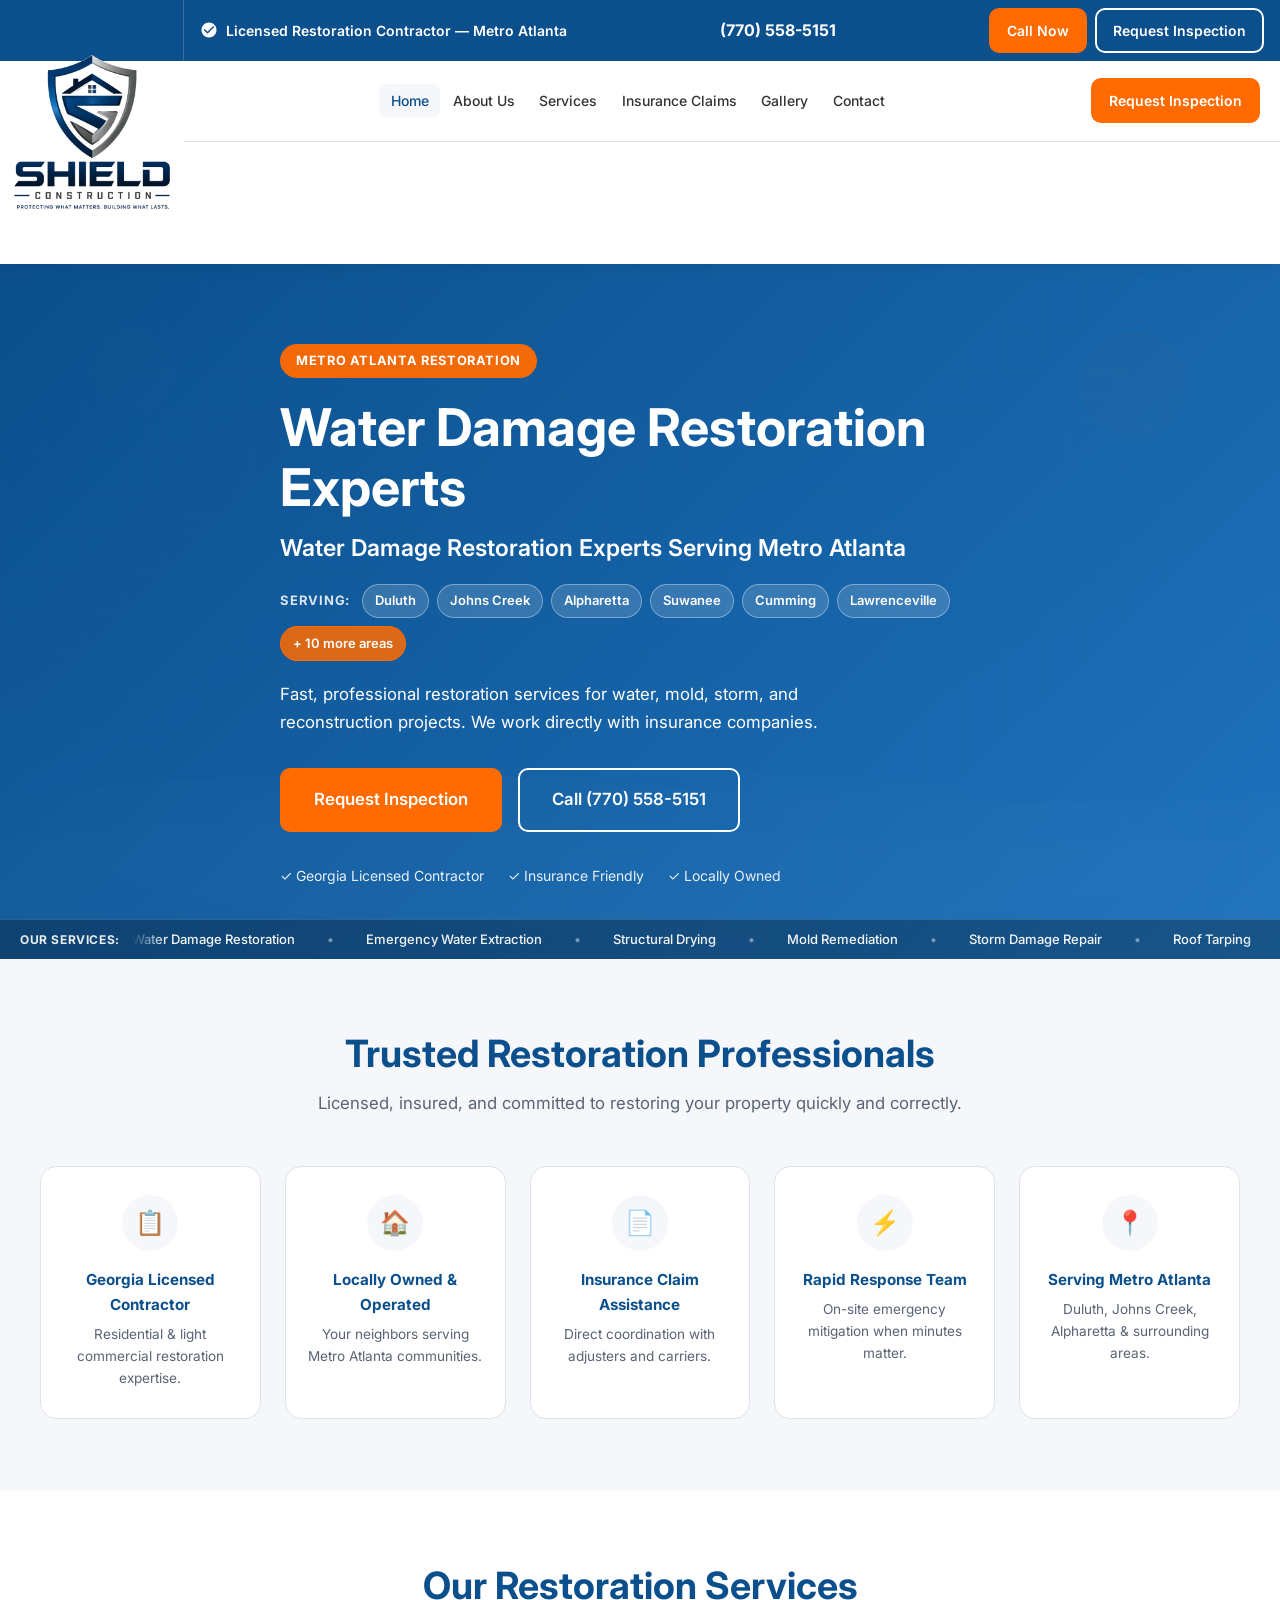
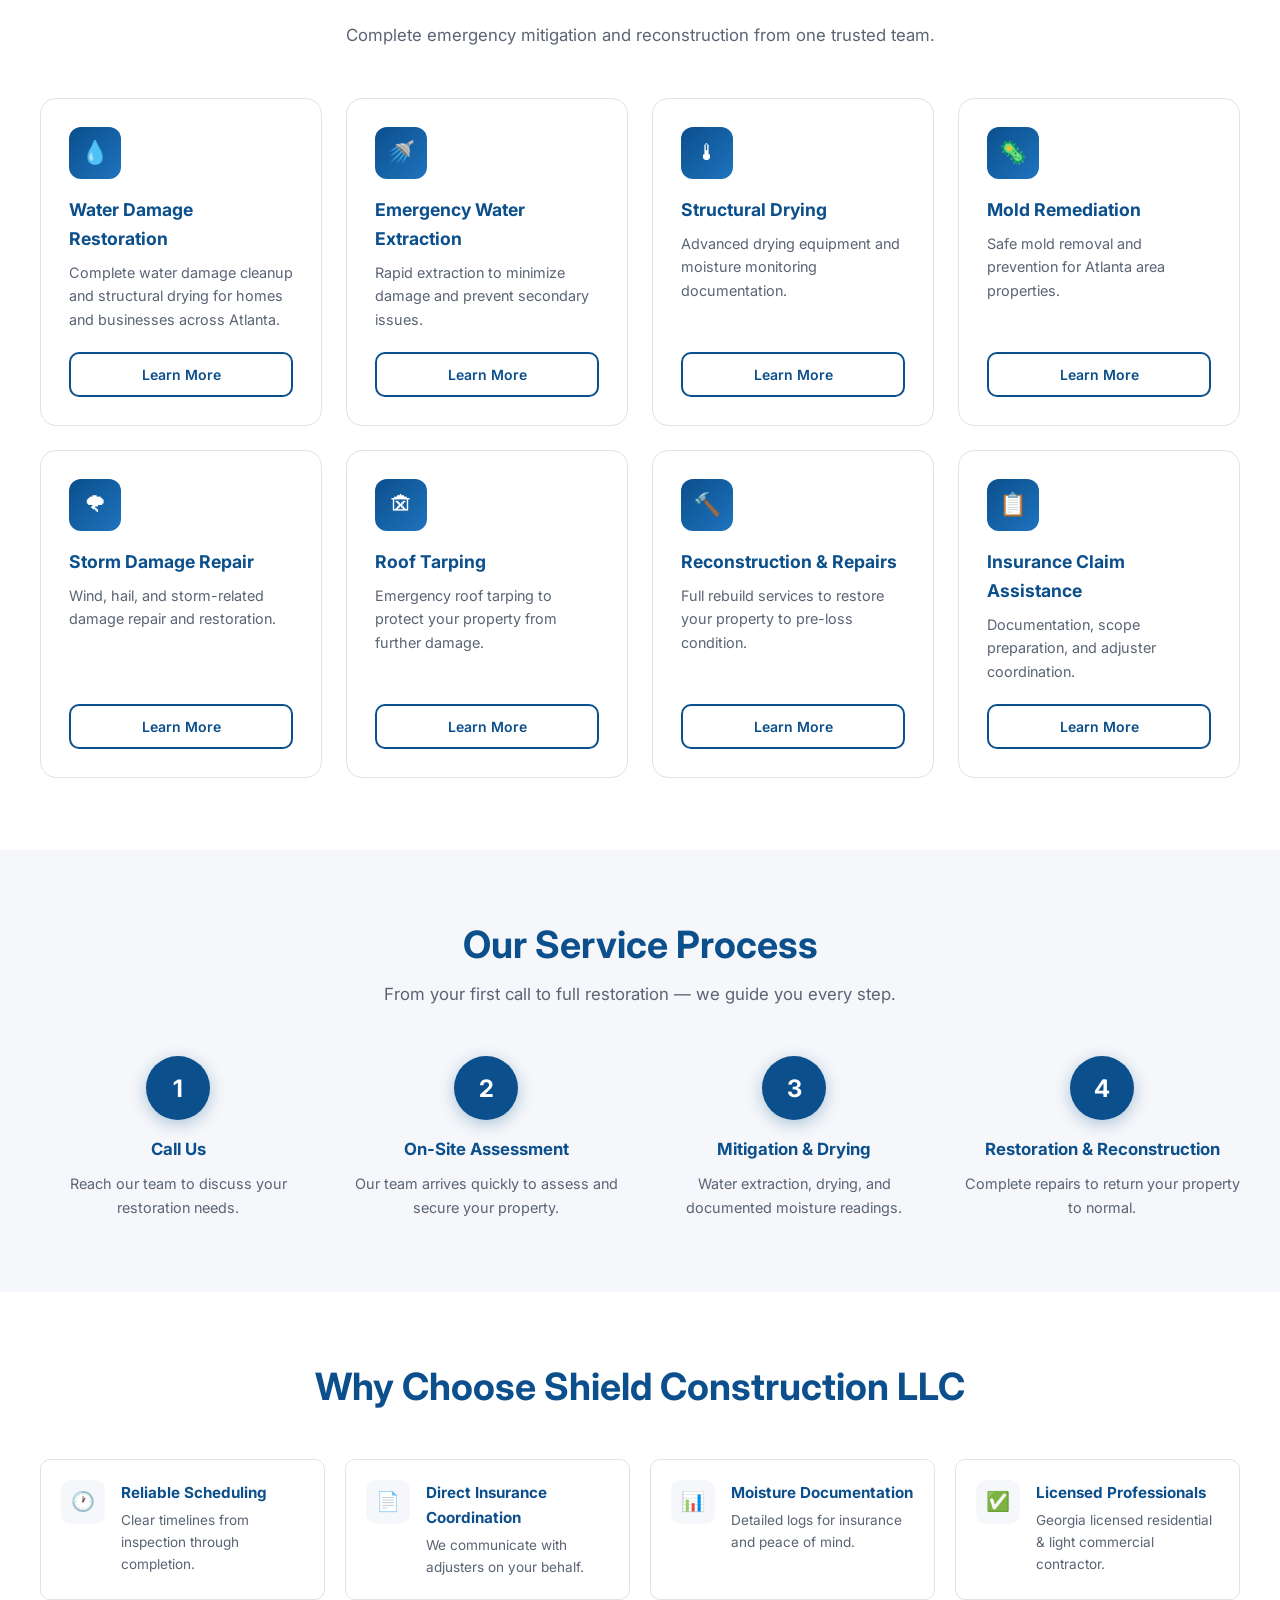
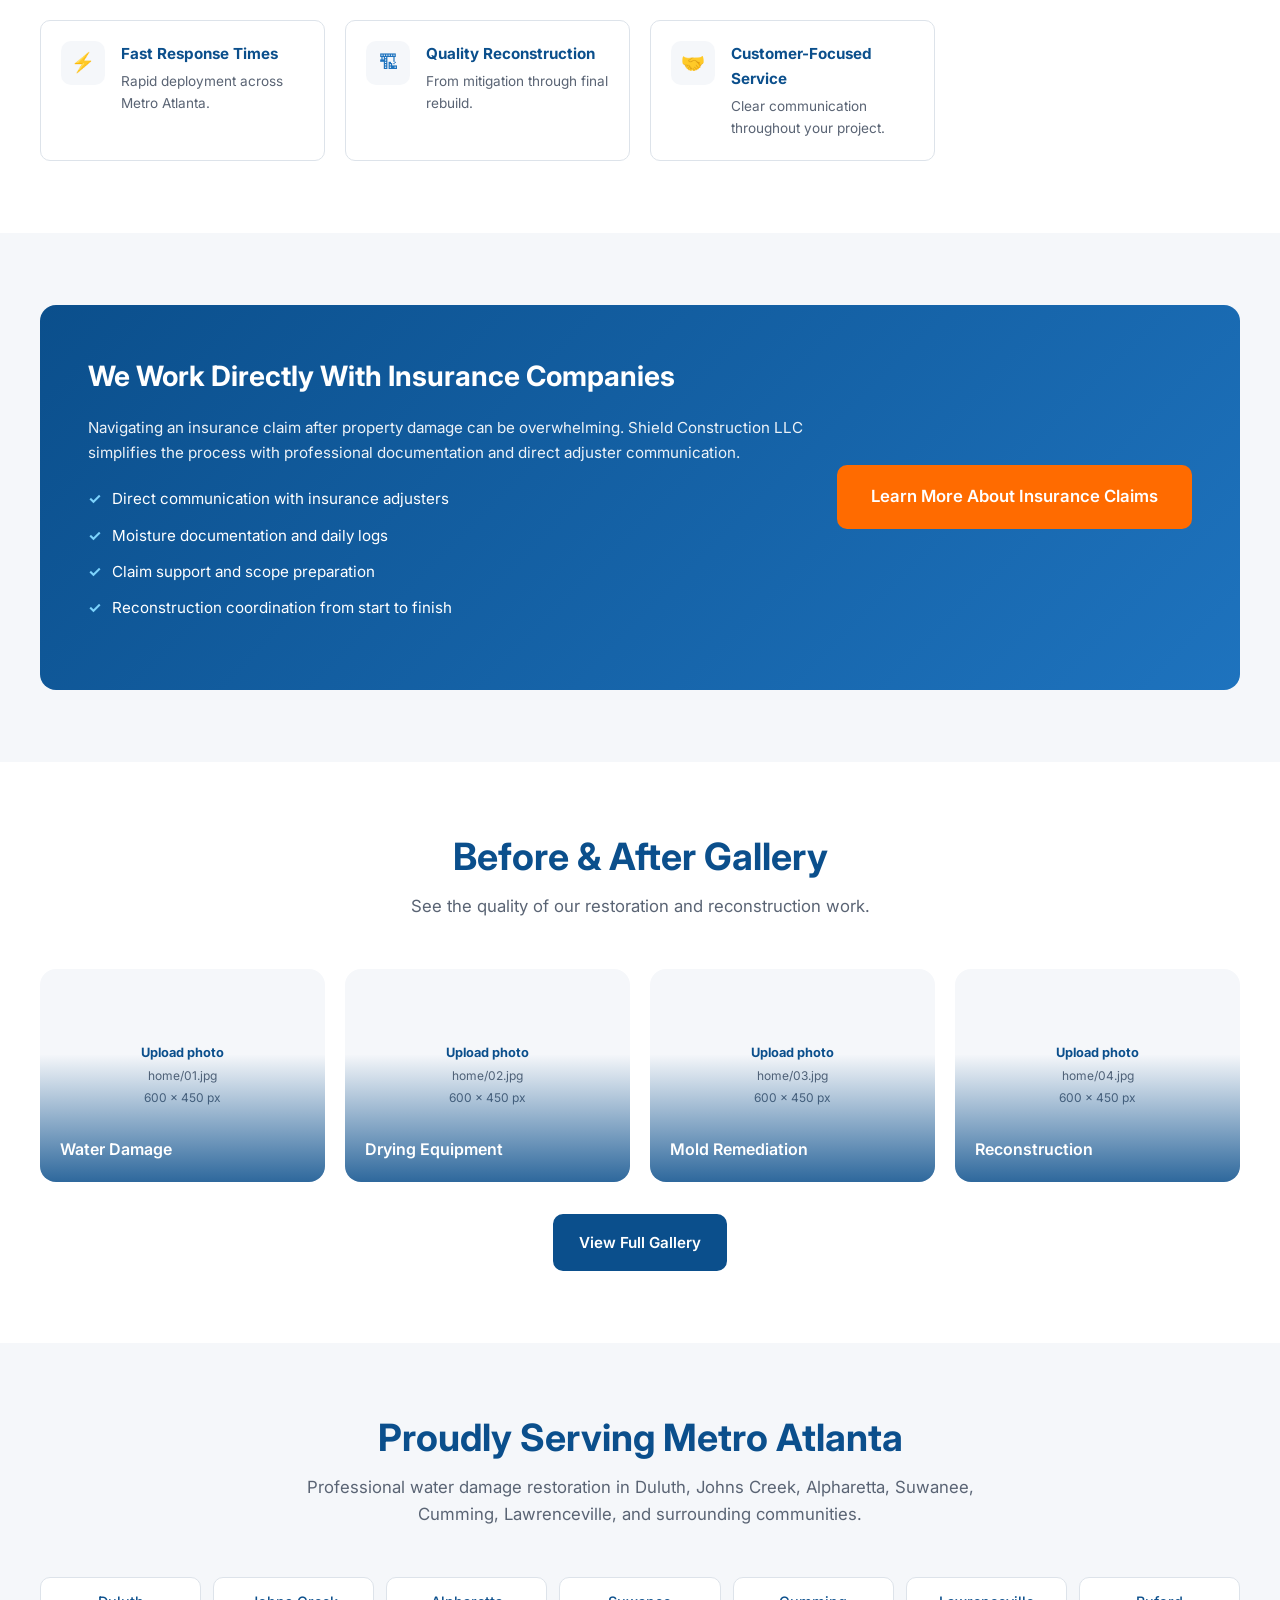
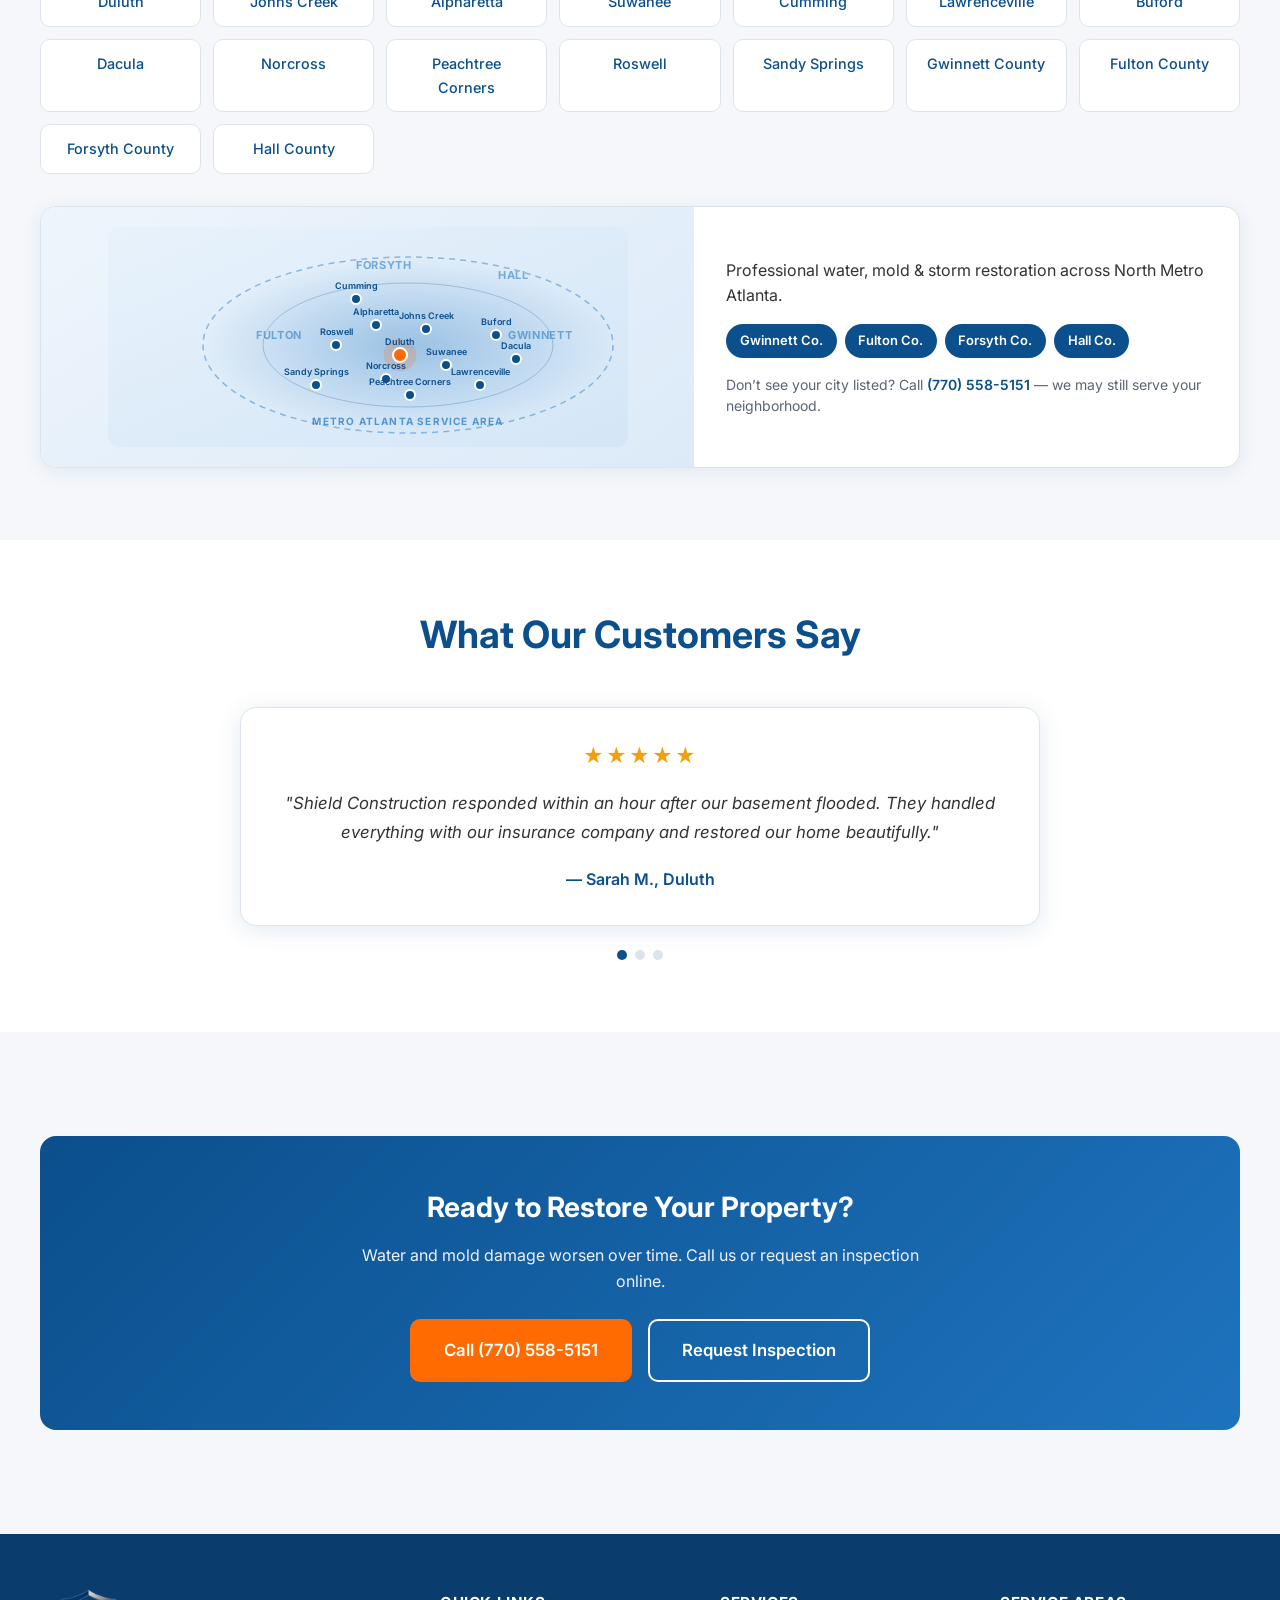
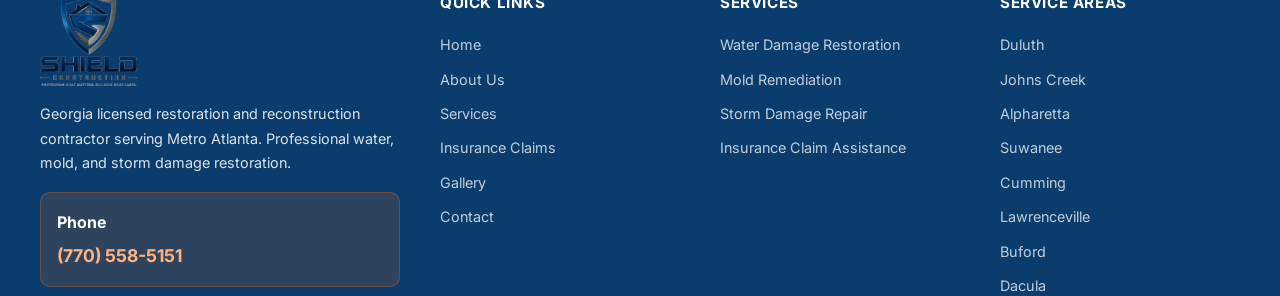
==== commit f8a4e2f9: "Fix mobile header layout with stacked top bar and logo row Co-authored-by: Cursor <cursoragent@curso" ====
--- a/index.html
+++ b/index.html
@@ -14,7 +14,7 @@
   <meta name="twitter:card" content="summary_large_image">
   <meta name="twitter:title" content="Water Damage Restoration Atlanta | Shield Construction LLC">
   <meta name="twitter:description" content="Professional restoration services in Metro Atlanta. We work directly with insurance companies.">
-  <link rel="stylesheet" href="css/style.css?v=22">
+  <link rel="stylesheet" href="css/style.css?v=23">
   <script type="application/ld+json">
   {
     "@context": "https://schema.org",
@@ -338,6 +338,6 @@
   </div>
 
   <script src="js/config.js?v=18"></script>
-  <script src="js/main.js?v=22"></script>
+  <script src="js/main.js?v=23"></script>
 </body>
 </html>
--- a/css/style.css
+++ b/css/style.css
@@ -216,6 +216,8 @@
 
 .emergency-bar__message svg { flex-shrink: 0; }
 
+.emergency-bar__tagline--short { display: none; }
+
 .emergency-bar__phone {
   color: var(--white);
   font-weight: 700;
@@ -1675,22 +1677,71 @@
 }
 
 @media (max-width: 768px) {
-  :root { --header-height: 84px; }
+  :root { --header-height: 56px; }
+
+  .site-top {
+    display: grid;
+    grid-template-columns: 1fr auto;
+    grid-template-areas:
+      "logo menu"
+      "topbar topbar";
+    align-items: stretch;
+  }
+
+  .site-top__logo {
+    grid-area: logo;
+    width: 100%;
+    min-width: 0;
+    background: var(--primary);
+    border-right: none;
+    padding: 0.55rem 0.85rem;
+    justify-content: flex-start;
+  }
+
+  .site-top__logo .logo__img--site-top {
+    height: auto;
+    max-height: 58px;
+    max-width: 108px;
+  }
+
+  .site-top__main {
+    display: contents;
+  }
+
+  #emergency-bar {
+    grid-area: topbar;
+  }
+
+  #site-header {
+    grid-area: menu;
+    background: var(--primary);
+    border-bottom: none;
+    align-self: stretch;
+  }
+
+  .site-header .container {
+    width: 100%;
+    height: 100%;
+    padding: 0 0.65rem 0 0;
+  }
+
+  .site-header__inner {
+    min-height: 100%;
+    height: 100%;
+    padding: 0;
+    justify-content: flex-end;
+    align-items: center;
+  }
+
+  .nav-toggle {
+    display: block;
+    color: var(--white);
+  }
 
   .logo__img:not(.logo__img--site-top):not(.logo__img--footer) {
     height: 64px;
     max-width: 64px;
   }
-
-  .site-top__logo {
-    padding: 0.2rem 0.4rem;
-  }
-
-  .site-top__logo .logo__img--site-top {
-    max-width: 112px;
-  }
-
-  .nav-toggle { display: block; }
 
   .main-nav {
     position: fixed;
@@ -1735,8 +1786,42 @@
 
   .header-ctas .btn { width: 100%; }
 
-  .emergency-bar__inner { justify-content: center; text-align: center; }
-  .emergency-bar__actions { justify-content: center; width: 100%; }
+  .emergency-bar .container {
+    width: min(100% - 1.5rem, 1480px);
+  }
+
+  .emergency-bar__inner {
+    flex-direction: column;
+    align-items: stretch;
+    gap: 0.65rem;
+    padding: 0.65rem 0;
+    text-align: center;
+  }
+
+  .emergency-bar__message {
+    justify-content: center;
+    font-size: 0.8125rem;
+    line-height: 1.4;
+  }
+
+  .emergency-bar__tagline--full { display: none; }
+  .emergency-bar__tagline--short { display: inline; }
+
+  .emergency-bar__phone { display: none; }
+
+  .emergency-bar__actions {
+    display: grid;
+    grid-template-columns: 1fr 1fr;
+    gap: 0.5rem;
+    width: 100%;
+  }
+
+  .emergency-bar__actions .btn {
+    width: 100%;
+    justify-content: center;
+    padding: 0.6rem 0.5rem;
+    font-size: 0.8125rem;
+  }
 
   .hero-service-ticker__label {
     display: none;
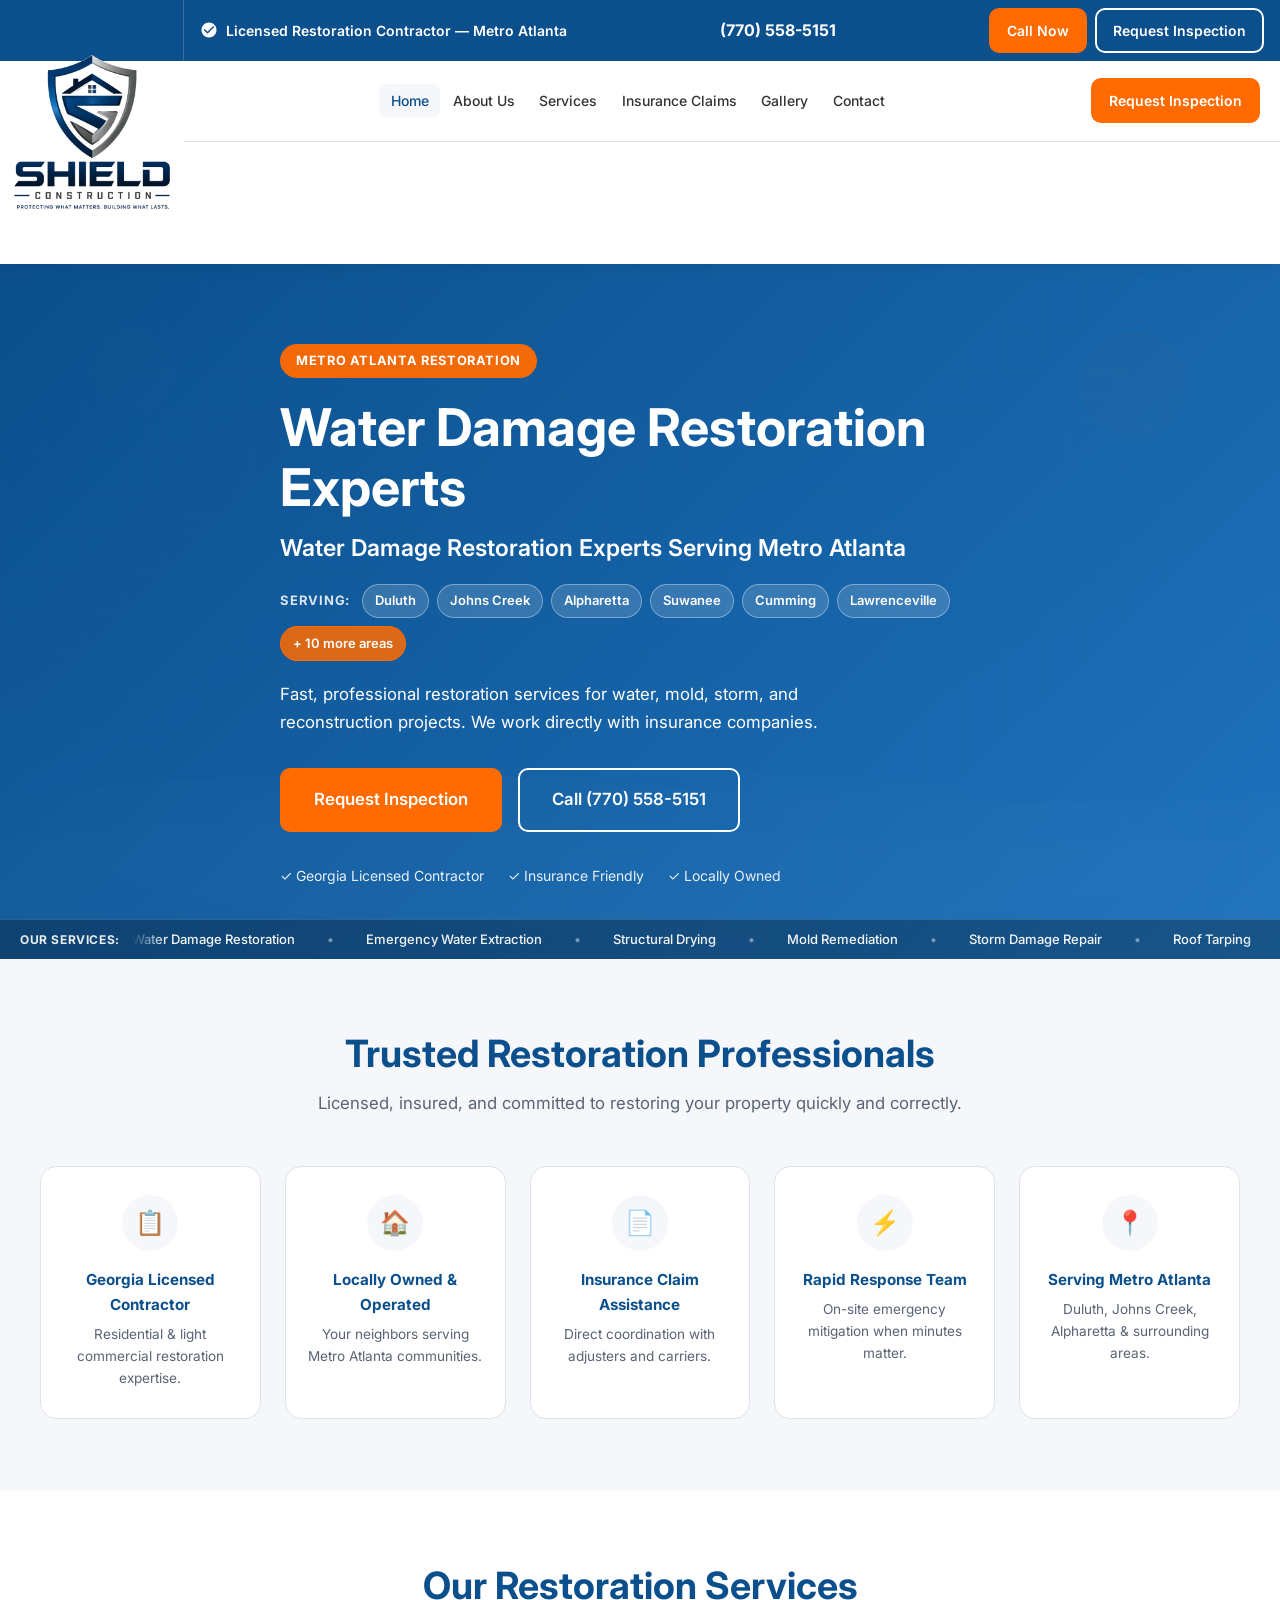
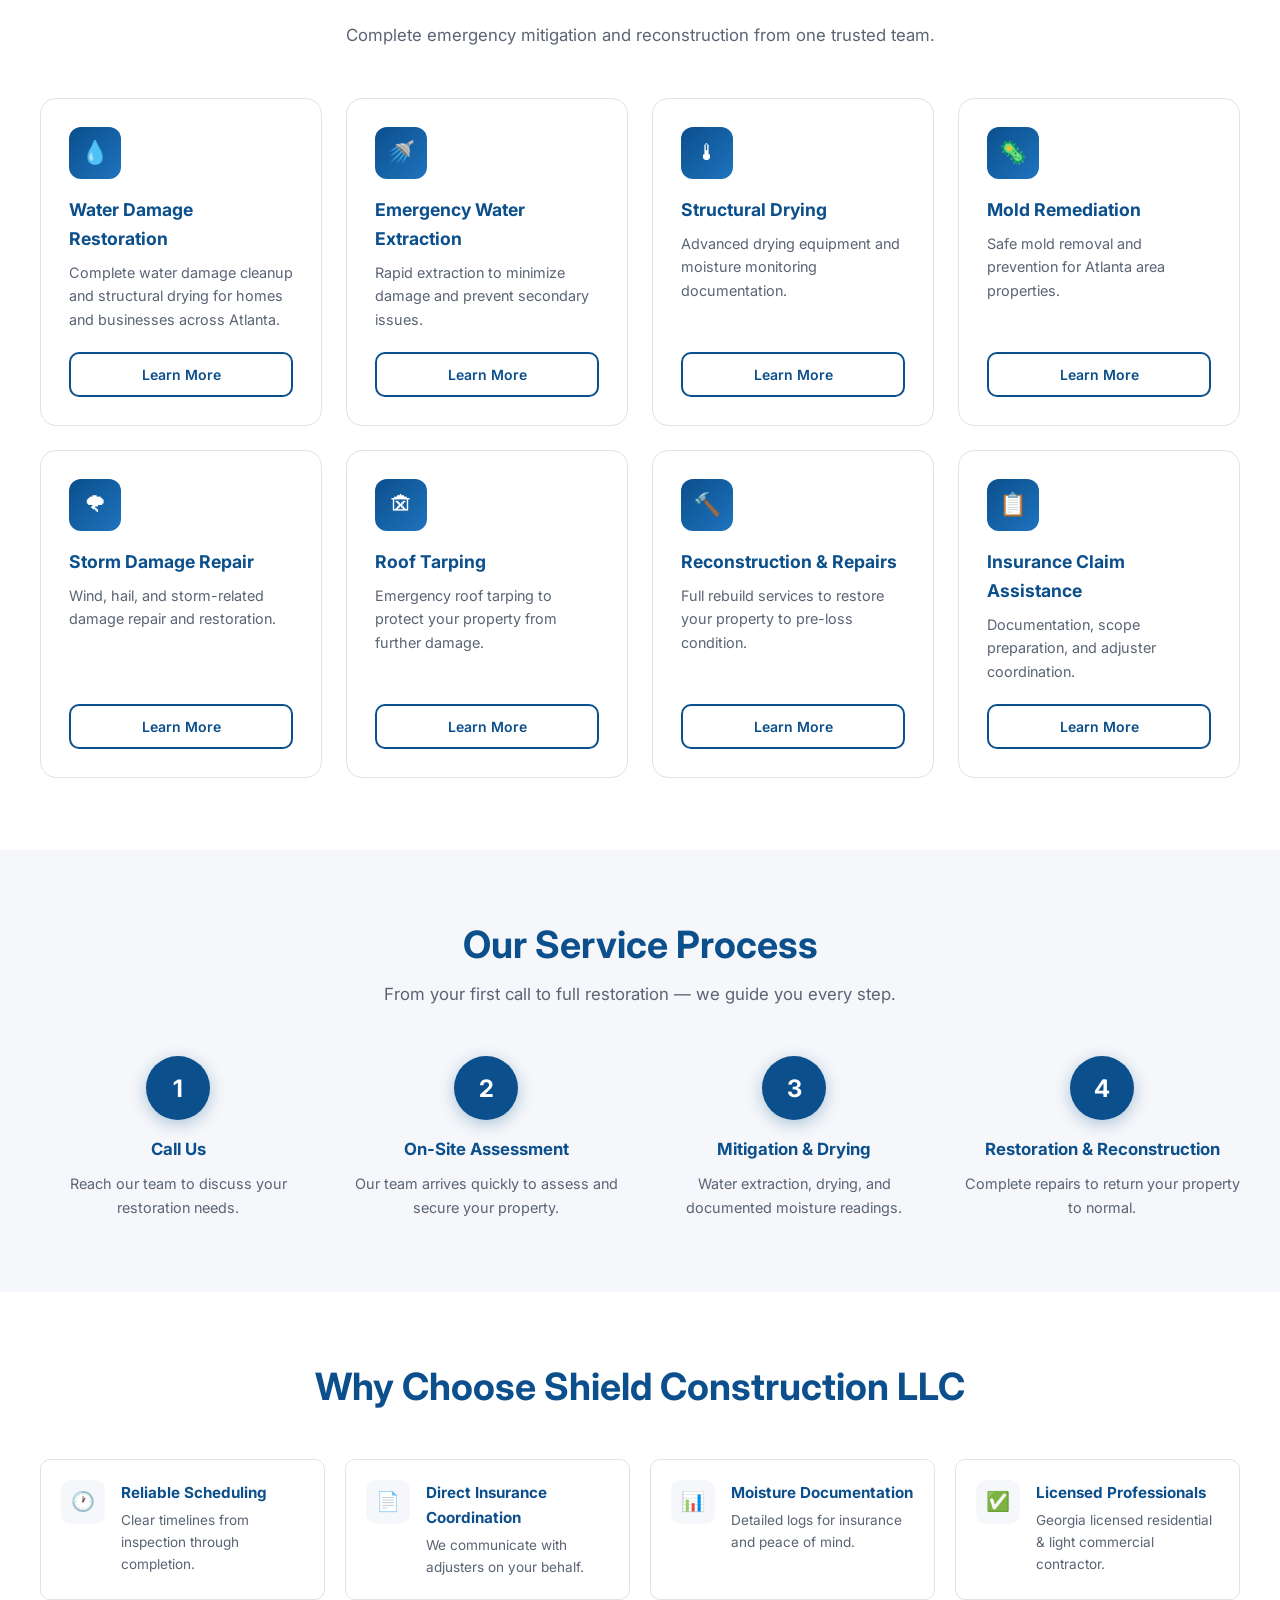
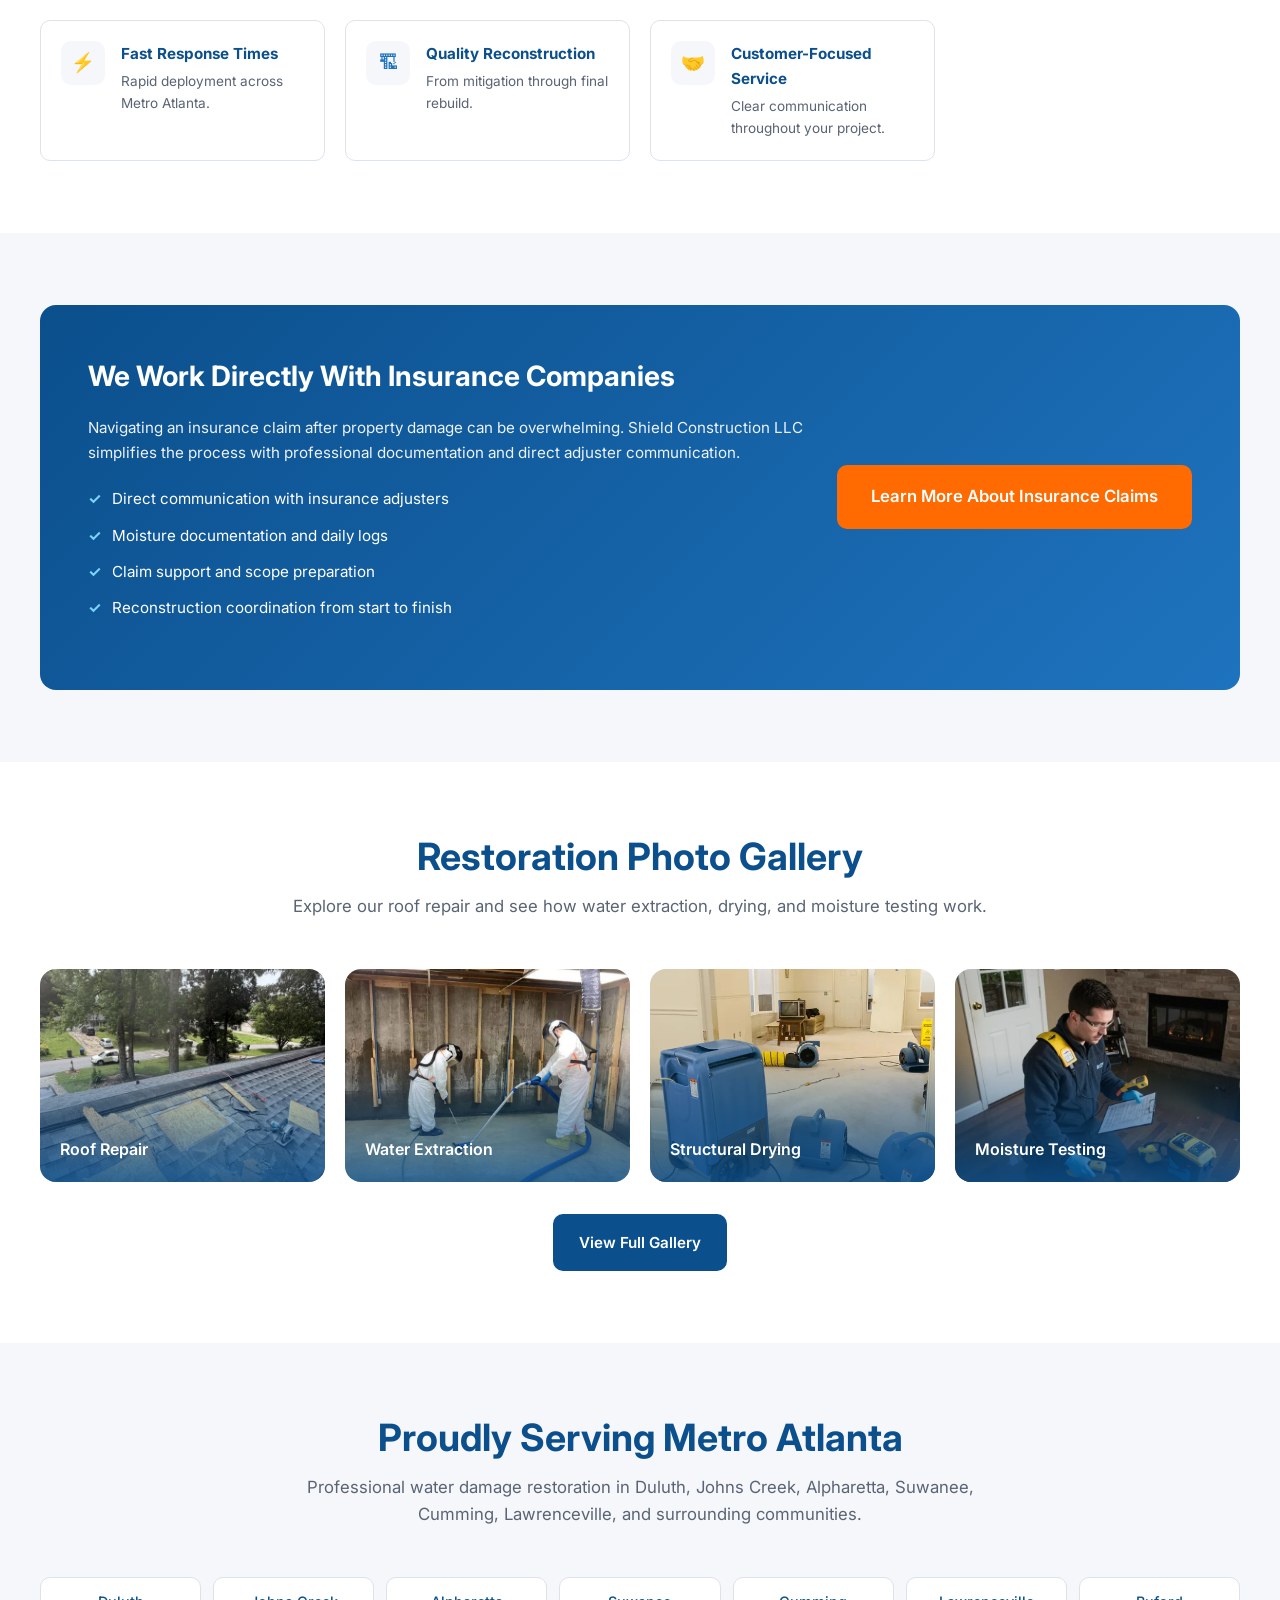
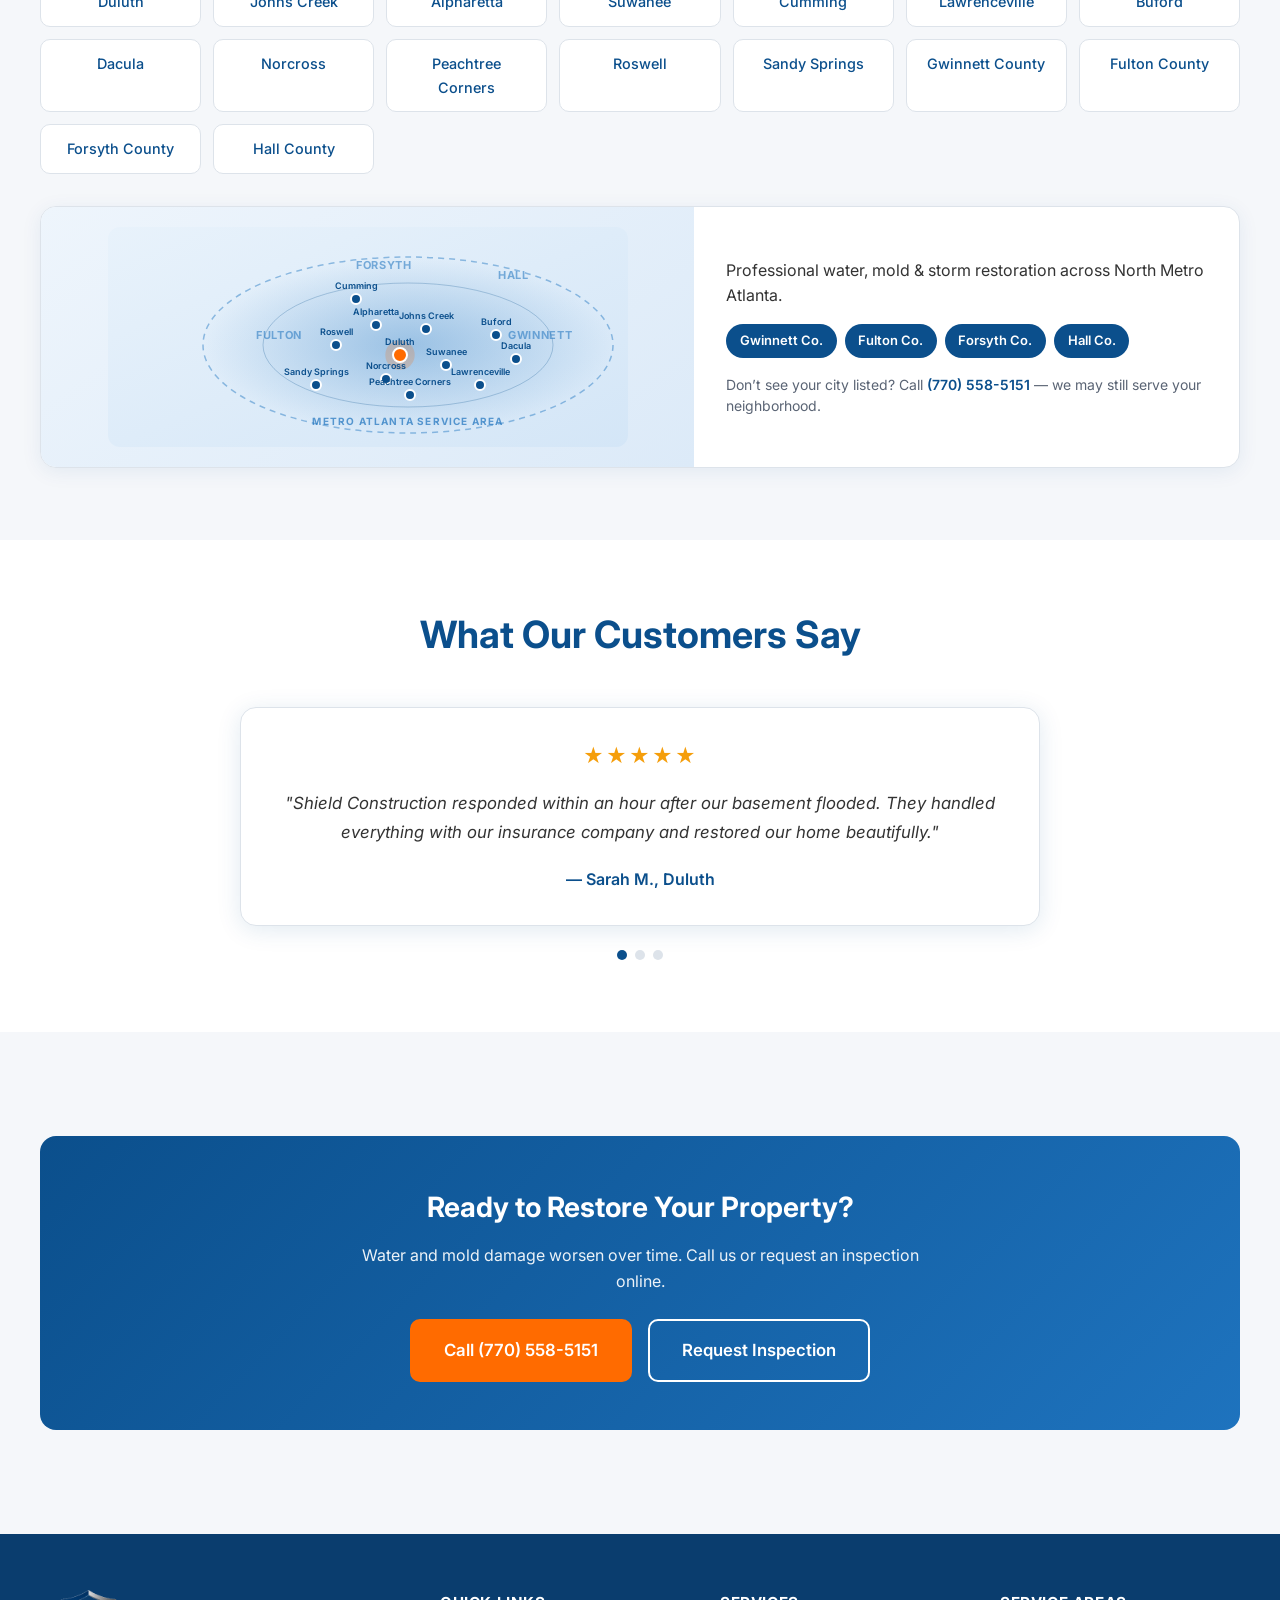
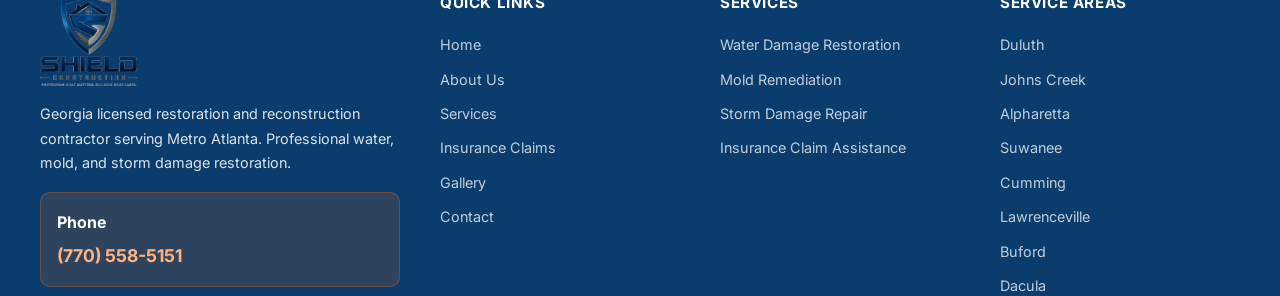
==== commit f51ce83b: "Organize restoration photos by subject across the gallery and service pages" ====
--- a/index.html
+++ b/index.html
@@ -14,7 +14,7 @@
   <meta name="twitter:card" content="summary_large_image">
   <meta name="twitter:title" content="Water Damage Restoration Atlanta | Shield Construction LLC">
   <meta name="twitter:description" content="Professional restoration services in Metro Atlanta. We work directly with insurance companies.">
-  <link rel="stylesheet" href="css/style.css?v=23">
+  <link rel="stylesheet" href="css/style.css?v=25">
   <script type="application/ld+json">
   {
     "@context": "https://schema.org",
@@ -246,10 +246,27 @@
     <section class="section" aria-labelledby="gallery-heading">
       <div class="container">
         <div class="section-header">
-          <h2 id="gallery-heading">Before & After Gallery</h2>
-          <p>See the quality of our restoration and reconstruction work.</p>
-        </div>
-        <div id="gallery-preview" class="gallery-grid"></div>
+          <h2 id="gallery-heading">Restoration Photo Gallery</h2>
+          <p>Explore our roof repair and see how water extraction, drying, and moisture testing work.</p>
+        </div>
+        <div id="gallery-preview" class="gallery-grid">
+          <a class="gallery-card" href="assets/images/gallery/roof-repair/deck-patch.webp" data-lightbox>
+            <img src="assets/images/gallery/roof-repair/deck-patch-thumb.webp" alt="New roof decking fitted between rows of shingles" loading="lazy">
+            <span class="gallery-card__overlay">Roof Repair</span>
+          </a>
+          <a class="gallery-card" href="assets/images/gallery/cleanup/floor-extraction.webp" data-lightbox>
+            <img src="assets/images/gallery/cleanup/floor-extraction.webp" alt="Two workers in protective suits using an extraction wand and hose in an open room" loading="lazy">
+            <span class="gallery-card__overlay">Water Extraction</span>
+          </a>
+          <a class="gallery-card" href="assets/images/gallery/drying-equipment/room-dehumidifier.webp" data-lightbox>
+            <img src="assets/images/gallery/drying-equipment/room-dehumidifier-thumb.webp" alt="Blue drying equipment in the foreground and fans across an open room" loading="lazy">
+            <span class="gallery-card__overlay">Structural Drying</span>
+          </a>
+          <a class="gallery-card" href="assets/images/gallery/moisture-testing/recording-readings.webp" data-lightbox>
+            <img src="assets/images/gallery/moisture-testing/recording-readings.webp" alt="A technician kneels with a clipboard and handheld instruments on a wood floor" loading="lazy">
+            <span class="gallery-card__overlay">Moisture Testing</span>
+          </a>
+        </div>
         <p class="text-center mt-2"><a href="gallery.html" class="btn btn-primary">View Full Gallery</a></p>
       </div>
     </section>
@@ -338,6 +355,6 @@
   </div>
 
   <script src="js/config.js?v=18"></script>
-  <script src="js/main.js?v=23"></script>
+  <script src="js/main.js?v=25"></script>
 </body>
 </html>
--- a/css/style.css
+++ b/css/style.css
@@ -735,16 +735,13 @@
   cursor: pointer;
 }
 
-.gallery-card .gallery-media {
-  position: absolute;
-  inset: 0;
-}
-
-.gallery-card .gallery-img {
+.gallery-card img {
+  width: 100%;
+  height: 100%;
+  object-fit: cover;
   transition: transform 0.4s ease;
 }
-
-.gallery-card:hover .gallery-img { transform: scale(1.06); }
+.gallery-card:hover img { transform: scale(1.06); }
 
 .gallery-card__overlay {
   position: absolute;
@@ -996,6 +993,14 @@
   padding: 1.5rem;
 }
 .service-detail__box h3 { color: var(--primary); font-size: 1rem; margin-bottom: 0.75rem; }
+.service-photo { margin-top: 1rem; }
+.service-photo img { width: 100%; border-radius: var(--radius); }
+.service-photo figcaption, .gallery-photos figcaption {
+  margin-top: 0.5rem;
+  color: var(--text-muted);
+  font-size: 0.875rem;
+  line-height: 1.45;
+}
 .service-detail__box ul li {
   padding: 0.35rem 0;
   padding-left: 1.25rem;
@@ -1141,99 +1146,35 @@
   border-color: var(--primary);
 }
 
-.gallery-full-grid {
+.gallery-section + .gallery-section { margin-top: 3rem; }
+.gallery-section h2 { color: var(--primary); }
+.gallery-section > p { max-width: 72ch; margin: 0.5rem 0 1.25rem; }
+.gallery-photos {
   display: grid;
-  grid-template-columns: repeat(auto-fill, minmax(280px, 1fr));
+  grid-template-columns: repeat(3, minmax(0, 1fr));
   gap: 1.25rem;
 }
-
-.gallery-item {
-  border-radius: var(--radius-lg);
+.photo-link {
+  display: grid;
+  place-items: center;
+  aspect-ratio: 4/3;
+  background: var(--light-gray);
+  border-radius: var(--radius);
   overflow: hidden;
-  cursor: pointer;
-  position: relative;
-}
-.gallery-item.hidden { display: none; }
-
-.gallery-item > .gallery-media {
-  aspect-ratio: 4/3;
-}
-
-.gallery-item__label {
-  position: absolute;
-  bottom: 0;
-  left: 0;
-  right: 0;
-  padding: 0.75rem 1rem;
-  background: linear-gradient(transparent, rgba(11,79,140,0.9));
-  color: var(--white);
-  font-size: 0.85rem;
-  font-weight: 600;
-}
-
-.gallery-media {
-  position: relative;
+  cursor: zoom-in;
+}
+.photo-link img {
   width: 100%;
   height: 100%;
-  background: var(--light-gray);
-  overflow: hidden;
-}
-
-.gallery-img {
-  display: block;
-  width: 100%;
-  height: 100%;
-  object-fit: cover;
-  object-position: center;
-}
-
-.gallery-media__placeholder {
-  position: absolute;
-  inset: 0;
-  display: none;
-  flex-direction: column;
-  align-items: center;
-  justify-content: center;
-  gap: 0.35rem;
-  text-align: center;
-  padding: 1rem;
-  font-size: 0.75rem;
-  color: var(--text-muted);
-  line-height: 1.4;
-}
-
-.gallery-media__placeholder strong {
-  color: var(--primary);
-  font-size: 0.8rem;
-}
-
-.gallery-media.is-missing .gallery-media__placeholder { display: flex; }
-.gallery-media.is-missing .gallery-img { display: none; }
-
-.before-after {
-  display: grid;
-  grid-template-columns: 1fr 1fr;
-  gap: 2px;
-  background: var(--border);
-}
-
-.before-after__cell {
-  display: flex;
-  flex-direction: column;
-}
-
-.before-after__cell .gallery-media {
-  aspect-ratio: 4/3;
-}
-
-.before-after__cell > span {
-  display: block;
-  text-align: center;
-  font-size: 0.75rem;
-  font-weight: 600;
-  padding: 0.35rem;
-  background: var(--primary);
-  color: var(--white);
+  min-height: 0;
+  object-fit: contain;
+}
+.reference-link { display: block; text-decoration: underline; }
+@media (max-width: 800px) {
+  .gallery-photos { grid-template-columns: repeat(2, minmax(0, 1fr)); }
+}
+@media (max-width: 540px) {
+  .gallery-photos { grid-template-columns: 1fr; }
 }
 
 /* Lightbox */
@@ -1851,7 +1792,6 @@
 @media (max-width: 480px) {
   .hero__actions { flex-direction: column; }
   .hero__actions .btn { width: 100%; }
-  .before-after { grid-template-columns: 1fr; }
 }
 
 /* Skip link for accessibility */
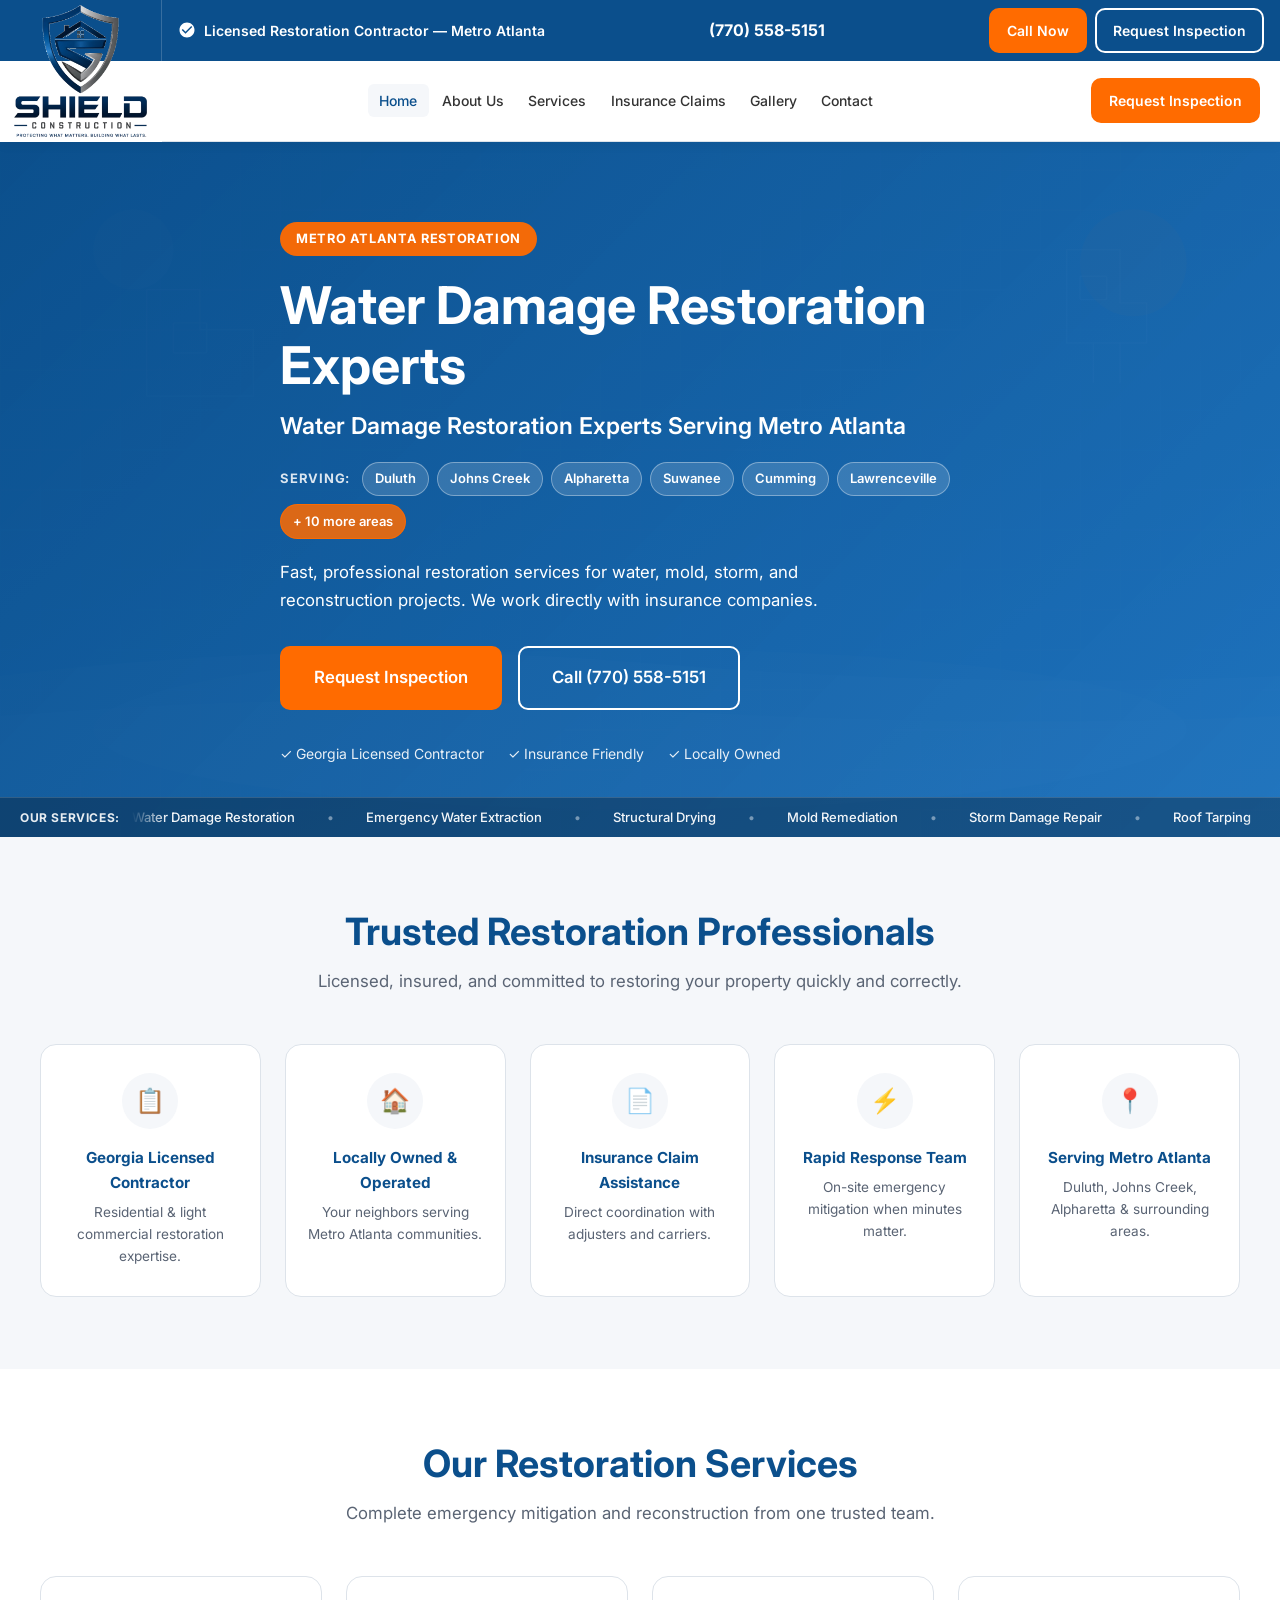
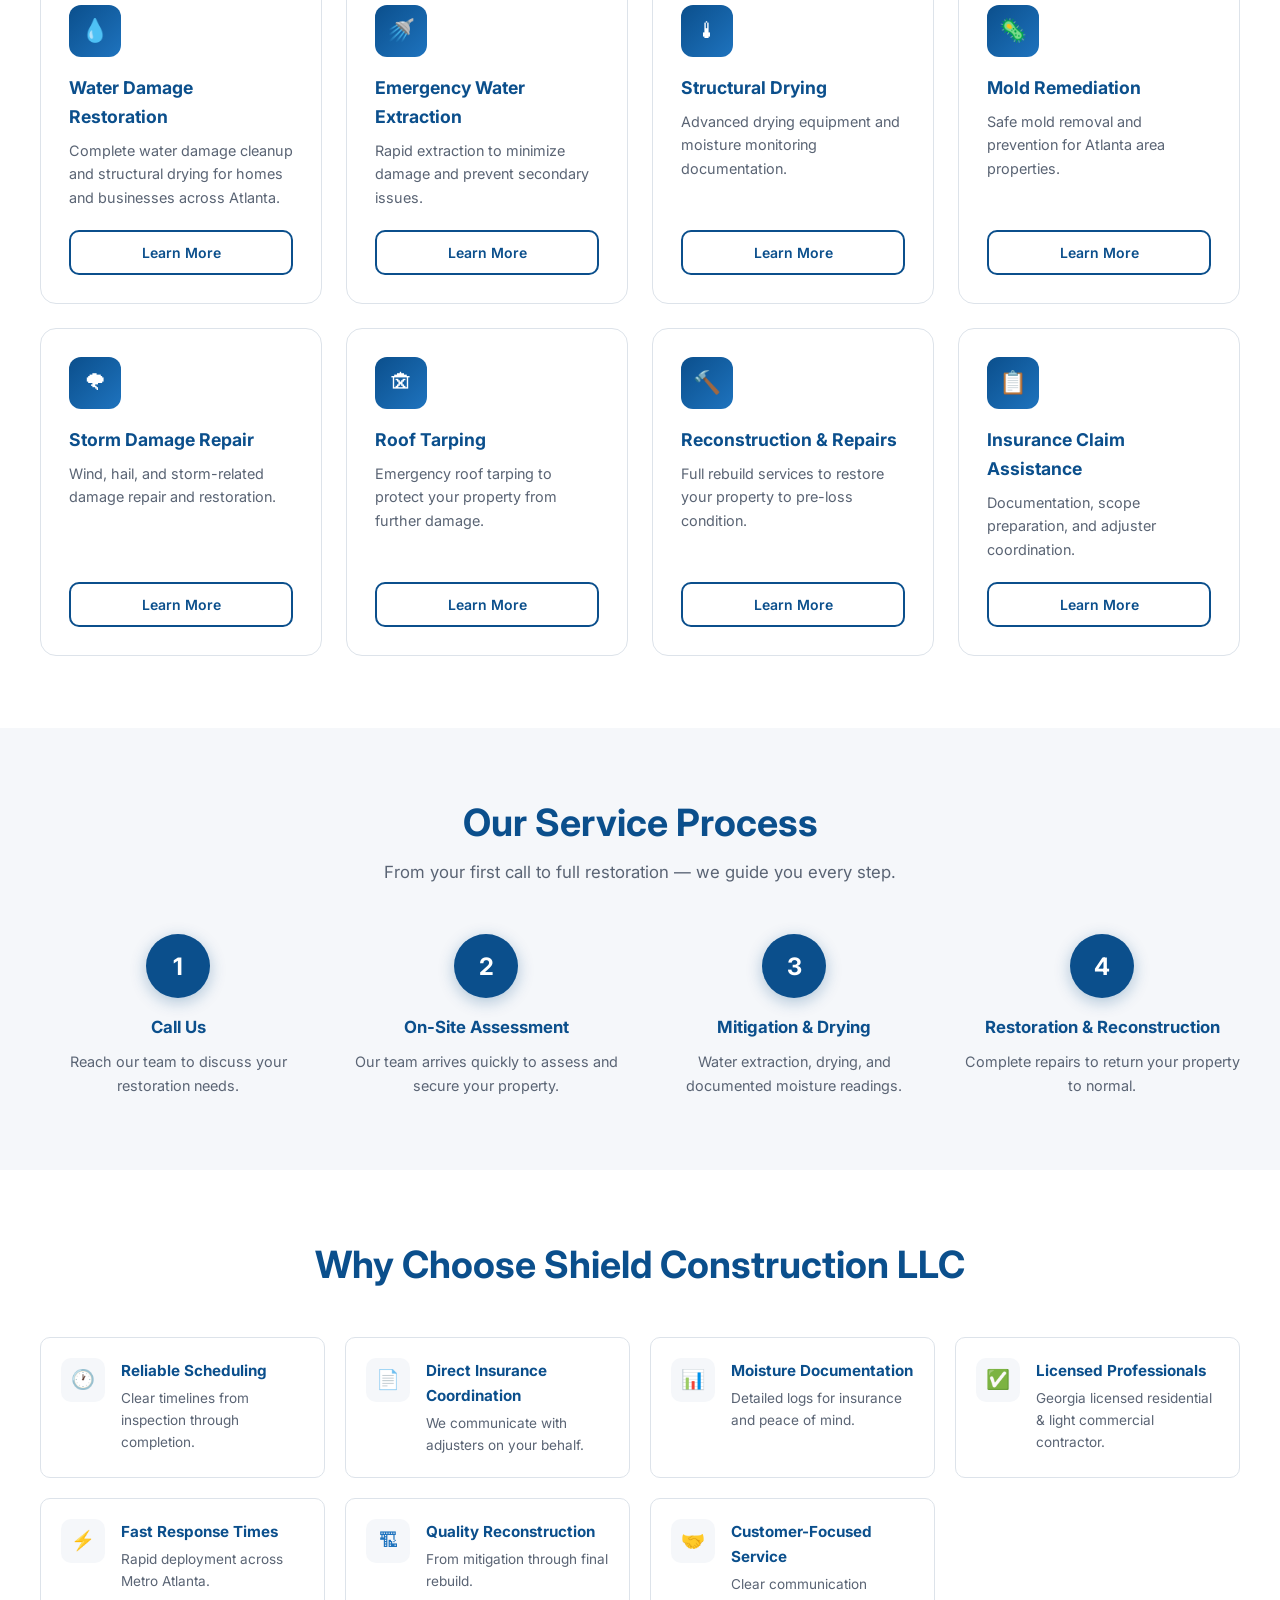
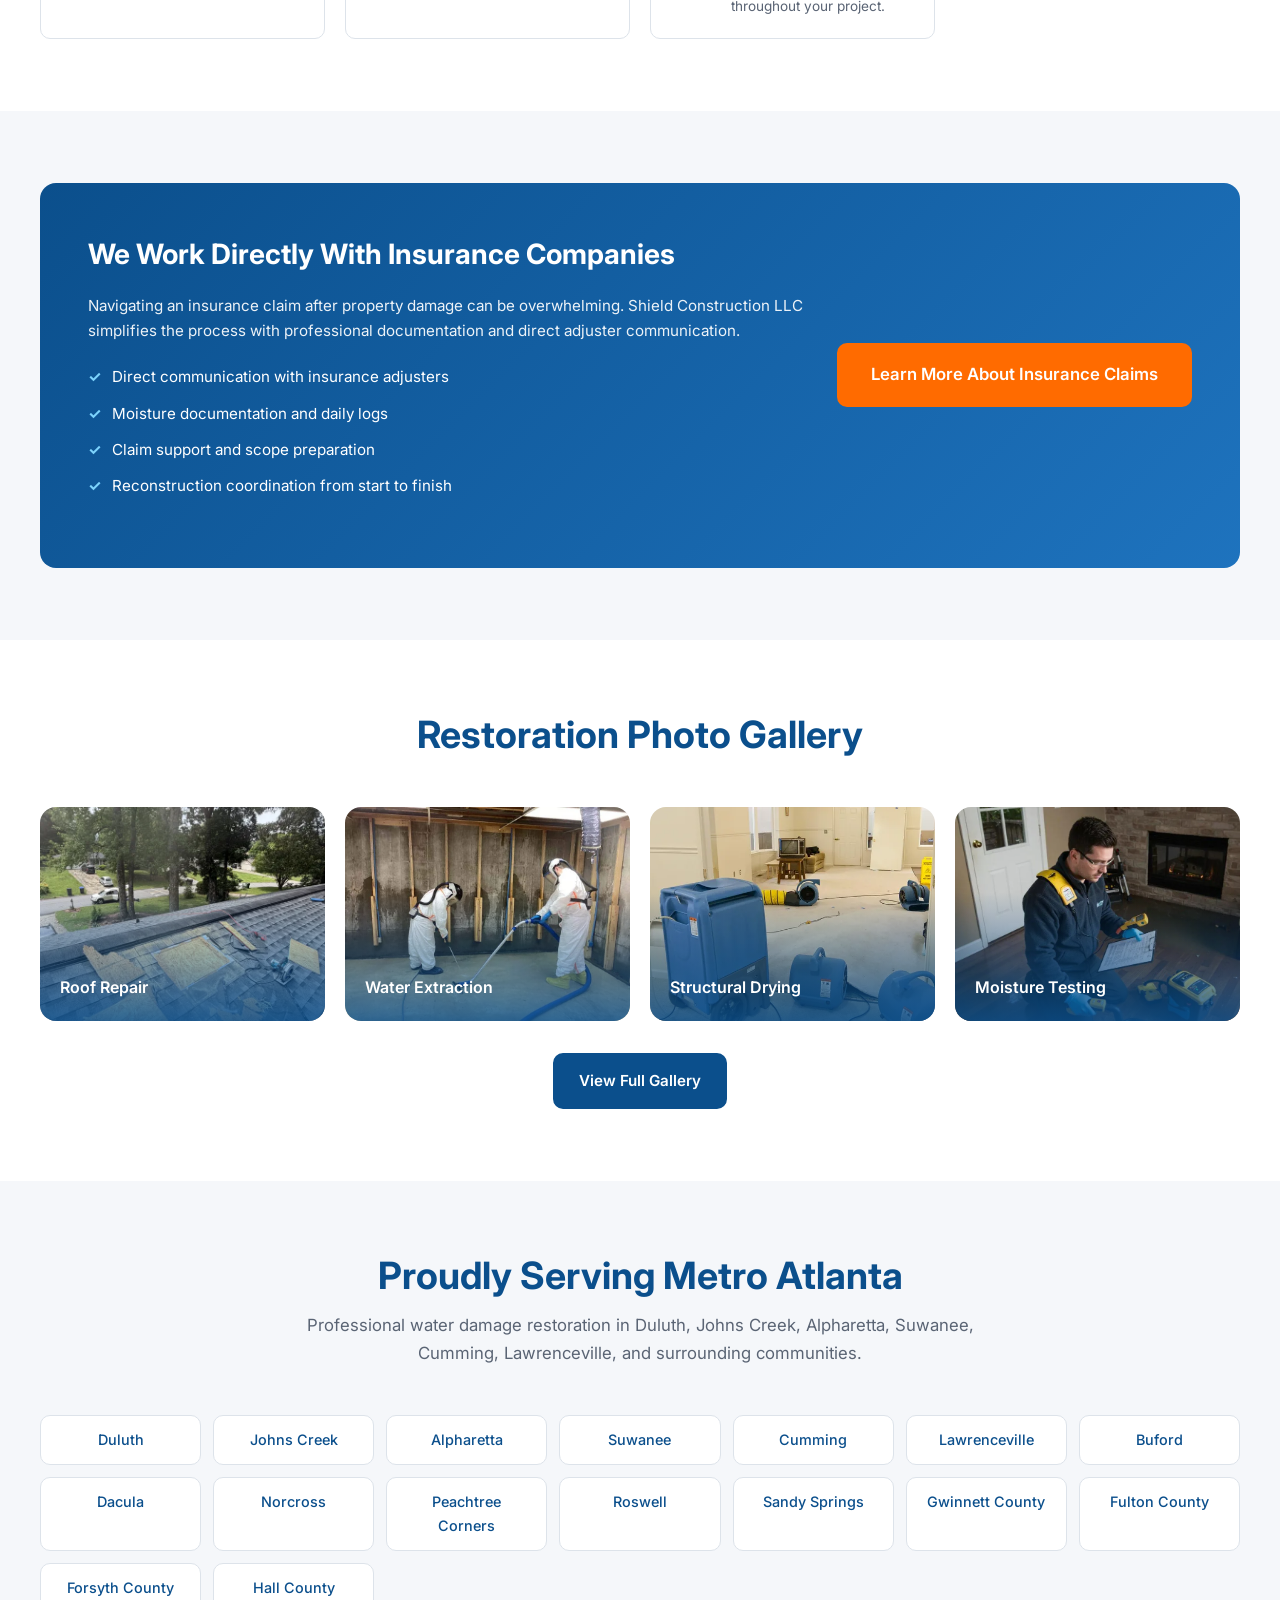
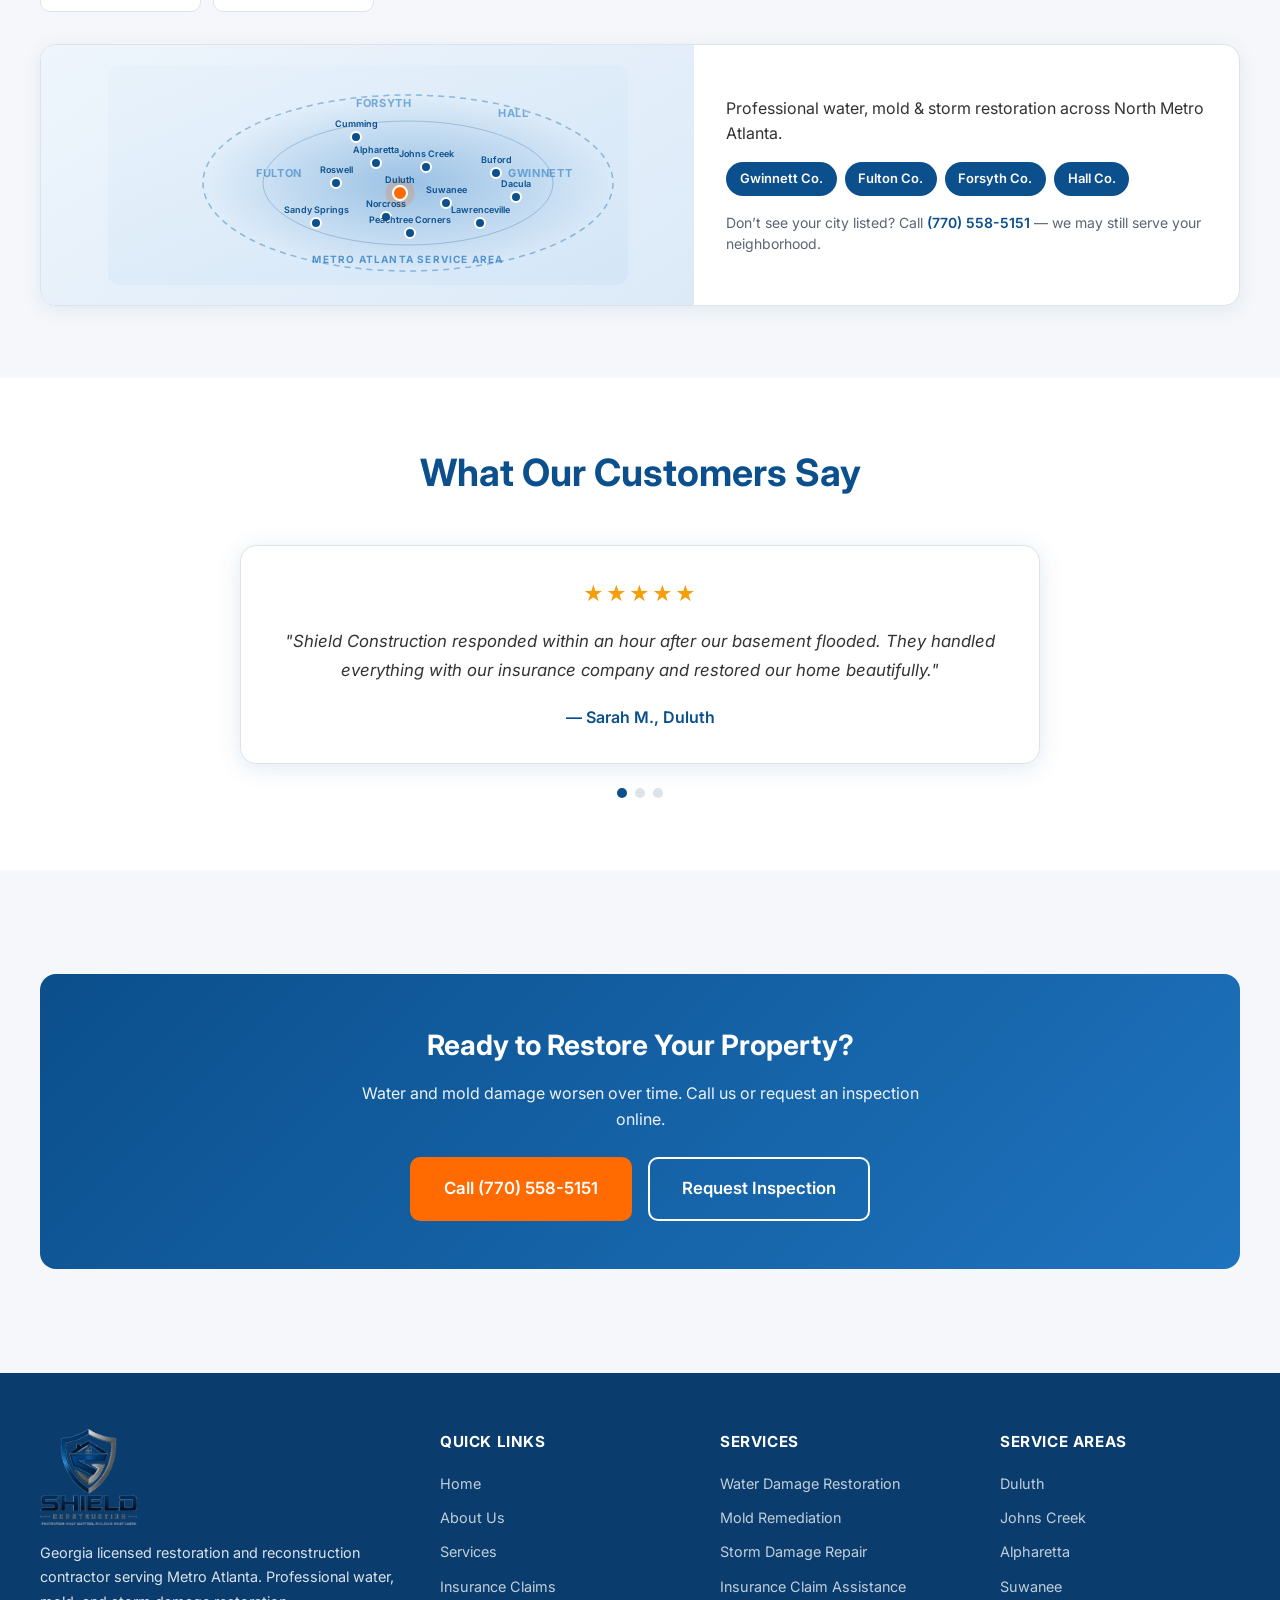
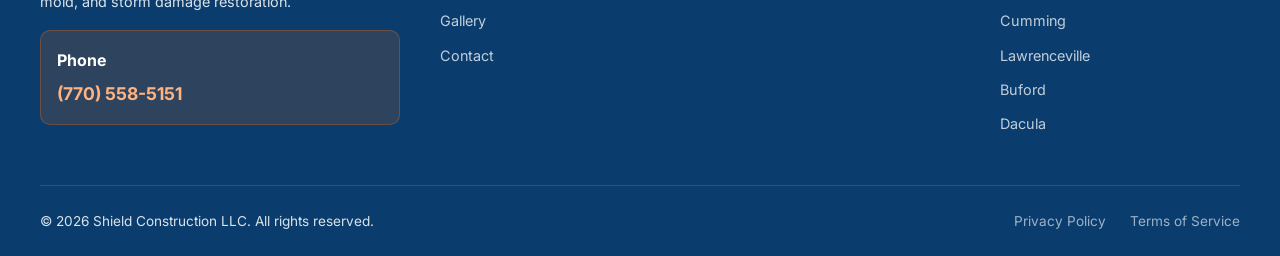
==== commit b2c0315c: "Trim photo captions and simplify gallery copy" ====
--- a/index.html
+++ b/index.html
@@ -247,23 +247,22 @@
       <div class="container">
         <div class="section-header">
           <h2 id="gallery-heading">Restoration Photo Gallery</h2>
-          <p>Explore our roof repair and see how water extraction, drying, and moisture testing work.</p>
         </div>
         <div id="gallery-preview" class="gallery-grid">
           <a class="gallery-card" href="assets/images/gallery/roof-repair/deck-patch.webp" data-lightbox>
-            <img src="assets/images/gallery/roof-repair/deck-patch-thumb.webp" alt="New roof decking fitted between rows of shingles" loading="lazy">
+            <img src="assets/images/gallery/roof-repair/deck-patch-thumb.webp" alt="New roof deck panel" loading="lazy">
             <span class="gallery-card__overlay">Roof Repair</span>
           </a>
           <a class="gallery-card" href="assets/images/gallery/cleanup/floor-extraction.webp" data-lightbox>
-            <img src="assets/images/gallery/cleanup/floor-extraction.webp" alt="Two workers in protective suits using an extraction wand and hose in an open room" loading="lazy">
+            <img src="assets/images/gallery/cleanup/floor-extraction.webp" alt="Crew extracting water from the floor" loading="lazy">
             <span class="gallery-card__overlay">Water Extraction</span>
           </a>
           <a class="gallery-card" href="assets/images/gallery/drying-equipment/room-dehumidifier.webp" data-lightbox>
-            <img src="assets/images/gallery/drying-equipment/room-dehumidifier-thumb.webp" alt="Blue drying equipment in the foreground and fans across an open room" loading="lazy">
+            <img src="assets/images/gallery/drying-equipment/room-dehumidifier-thumb.webp" alt="Dehumidifier with floor fans" loading="lazy">
             <span class="gallery-card__overlay">Structural Drying</span>
           </a>
           <a class="gallery-card" href="assets/images/gallery/moisture-testing/recording-readings.webp" data-lightbox>
-            <img src="assets/images/gallery/moisture-testing/recording-readings.webp" alt="A technician kneels with a clipboard and handheld instruments on a wood floor" loading="lazy">
+            <img src="assets/images/gallery/moisture-testing/recording-readings.webp" alt="Recording moisture readings on a wood floor" loading="lazy">
             <span class="gallery-card__overlay">Moisture Testing</span>
           </a>
         </div>
--- a/css/style.css
+++ b/css/style.css
@@ -995,7 +995,7 @@
 .service-detail__box h3 { color: var(--primary); font-size: 1rem; margin-bottom: 0.75rem; }
 .service-photo { margin-top: 1rem; }
 .service-photo img { width: 100%; border-radius: var(--radius); }
-.service-photo figcaption, .gallery-photos figcaption {
+.gallery-photos figcaption {
   margin-top: 0.5rem;
   color: var(--text-muted);
   font-size: 0.875rem;
@@ -1148,6 +1148,7 @@
 
 .gallery-section + .gallery-section { margin-top: 3rem; }
 .gallery-section h2 { color: var(--primary); }
+.gallery-section h2 + .gallery-photos { margin-top: 1rem; }
 .gallery-section > p { max-width: 72ch; margin: 0.5rem 0 1.25rem; }
 .gallery-photos {
   display: grid;
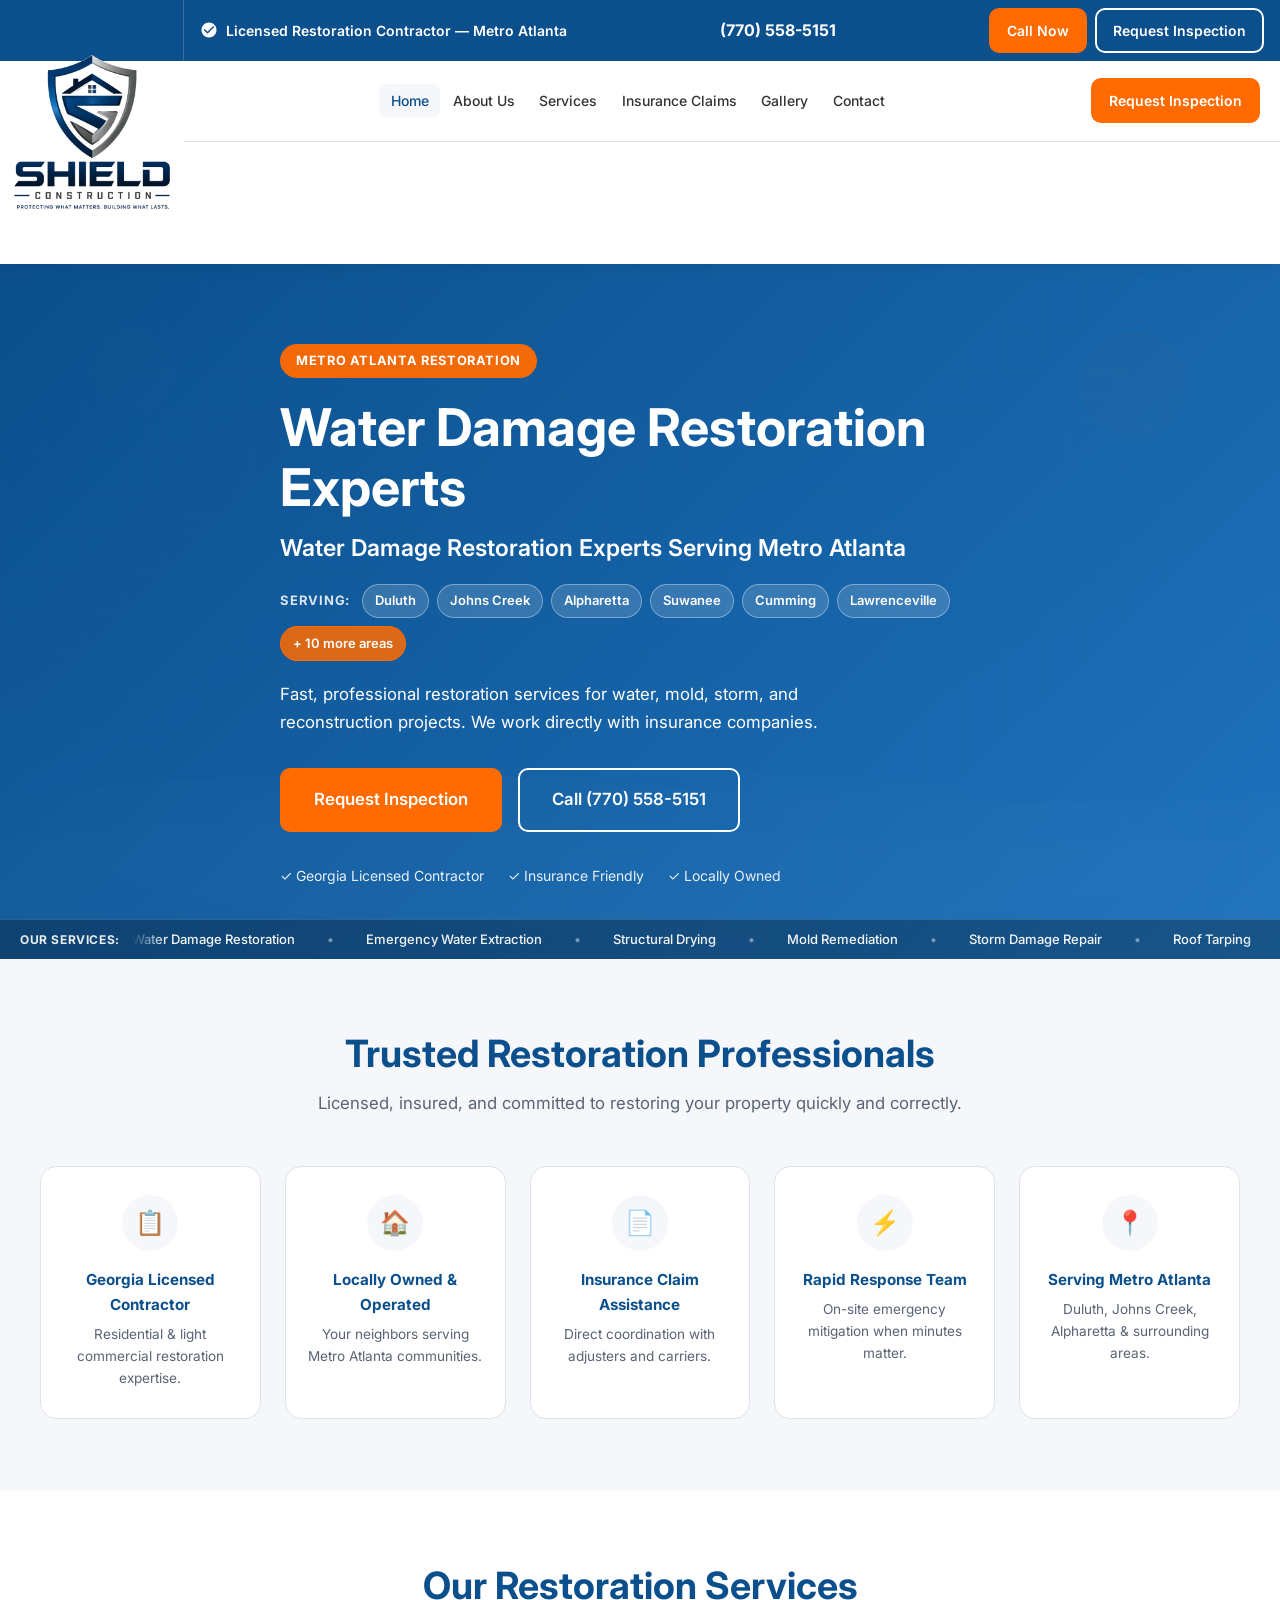
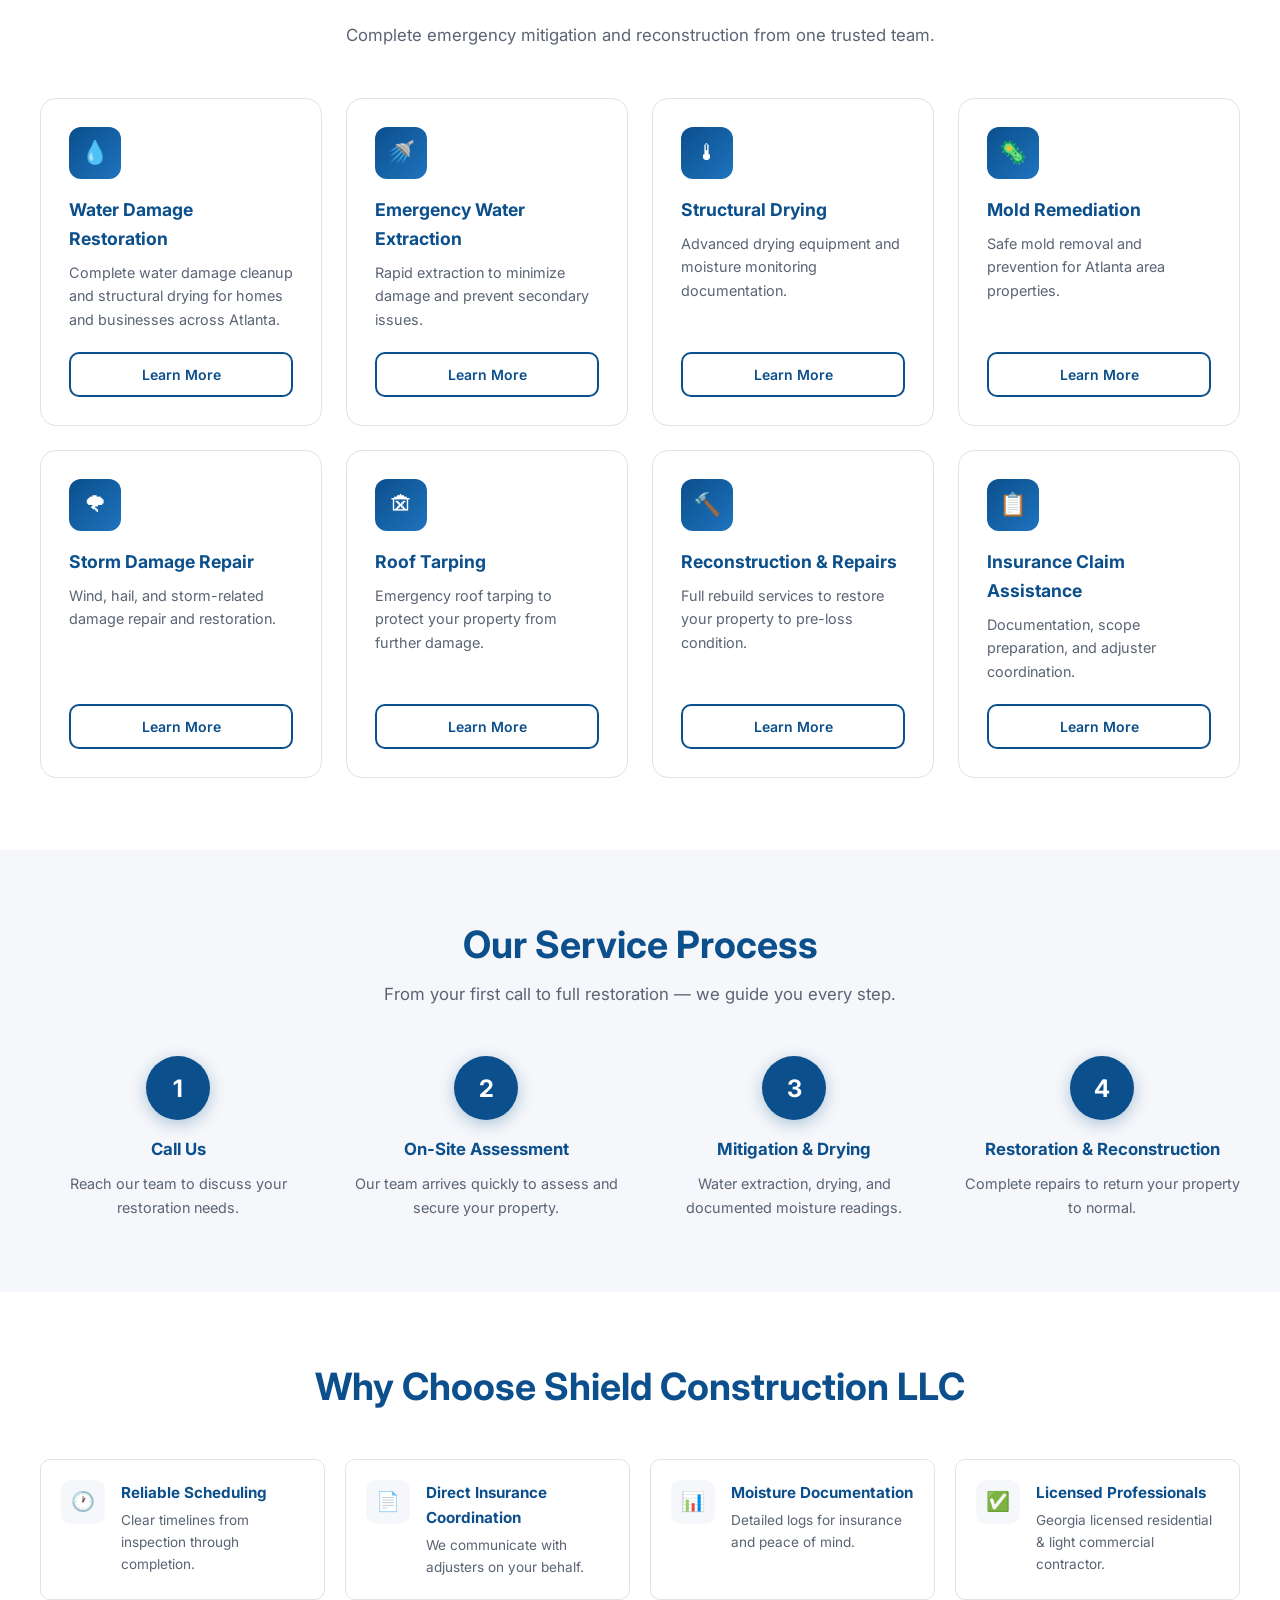
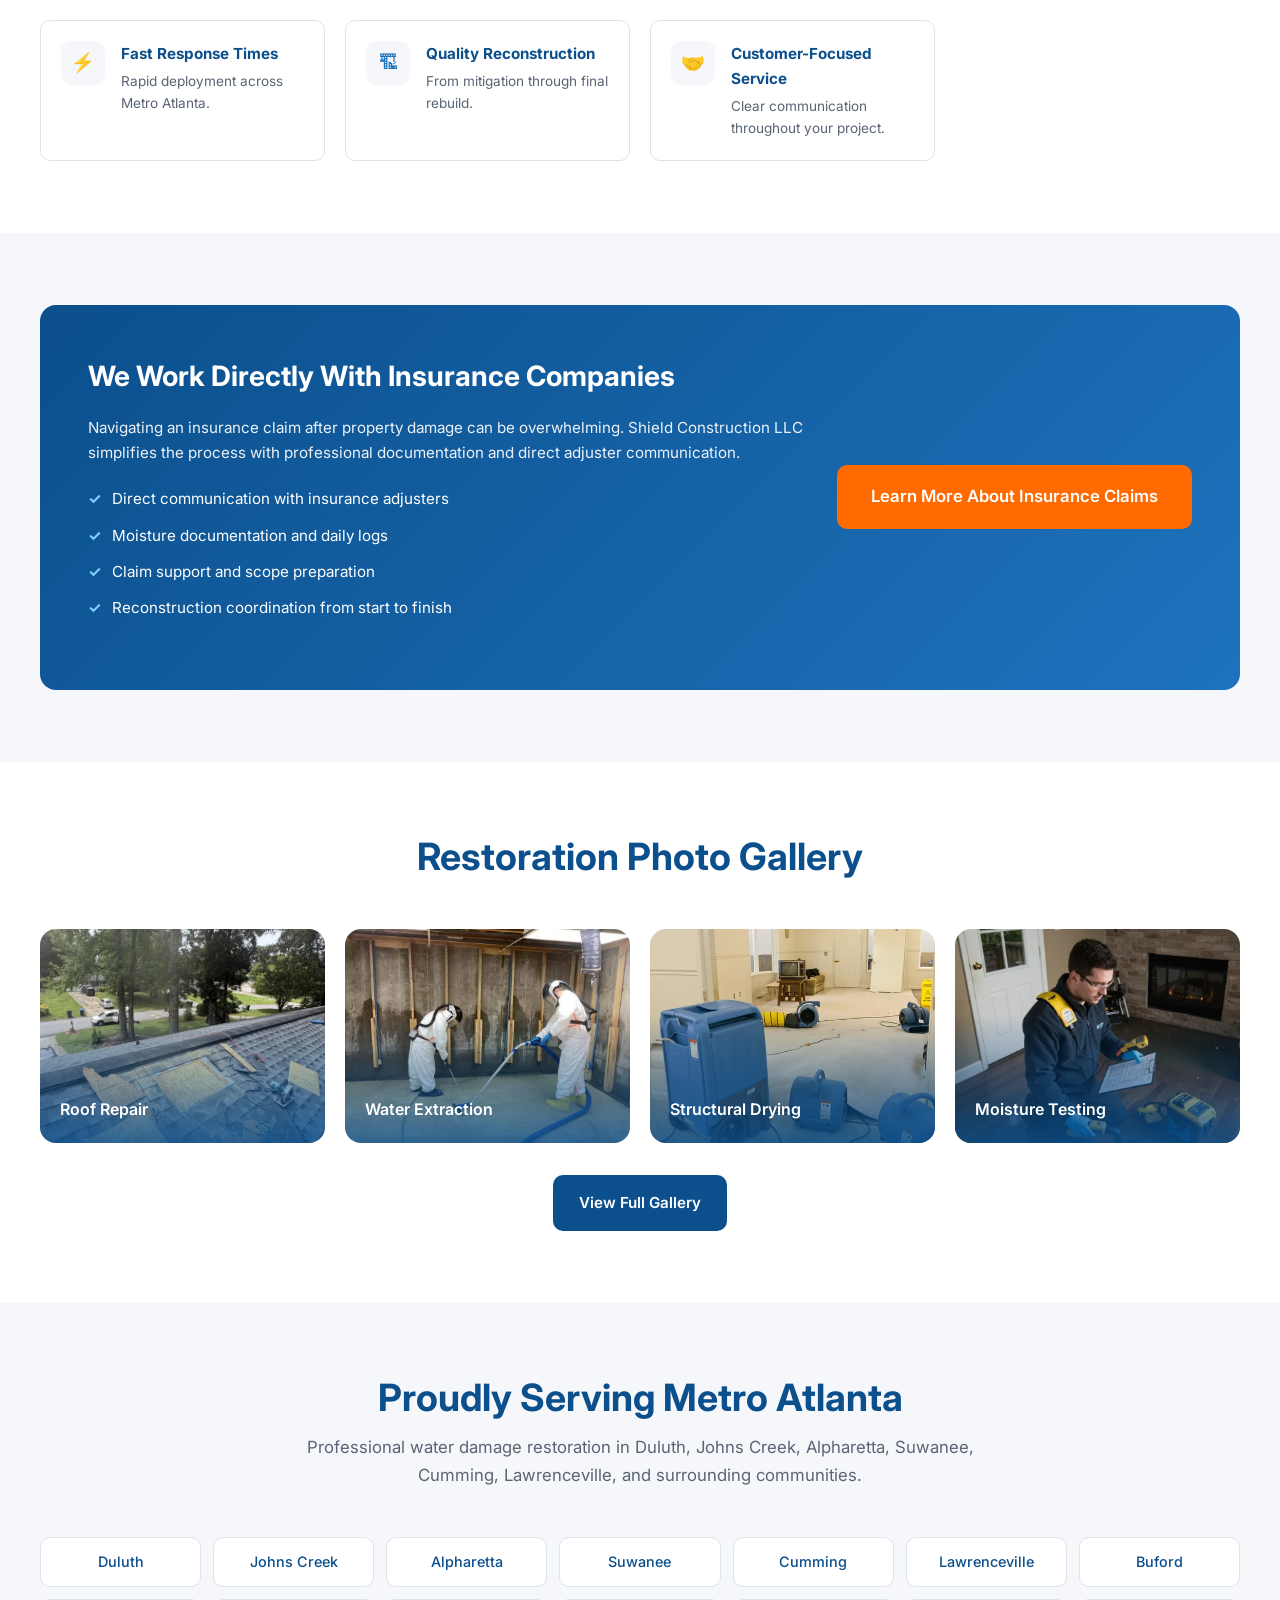
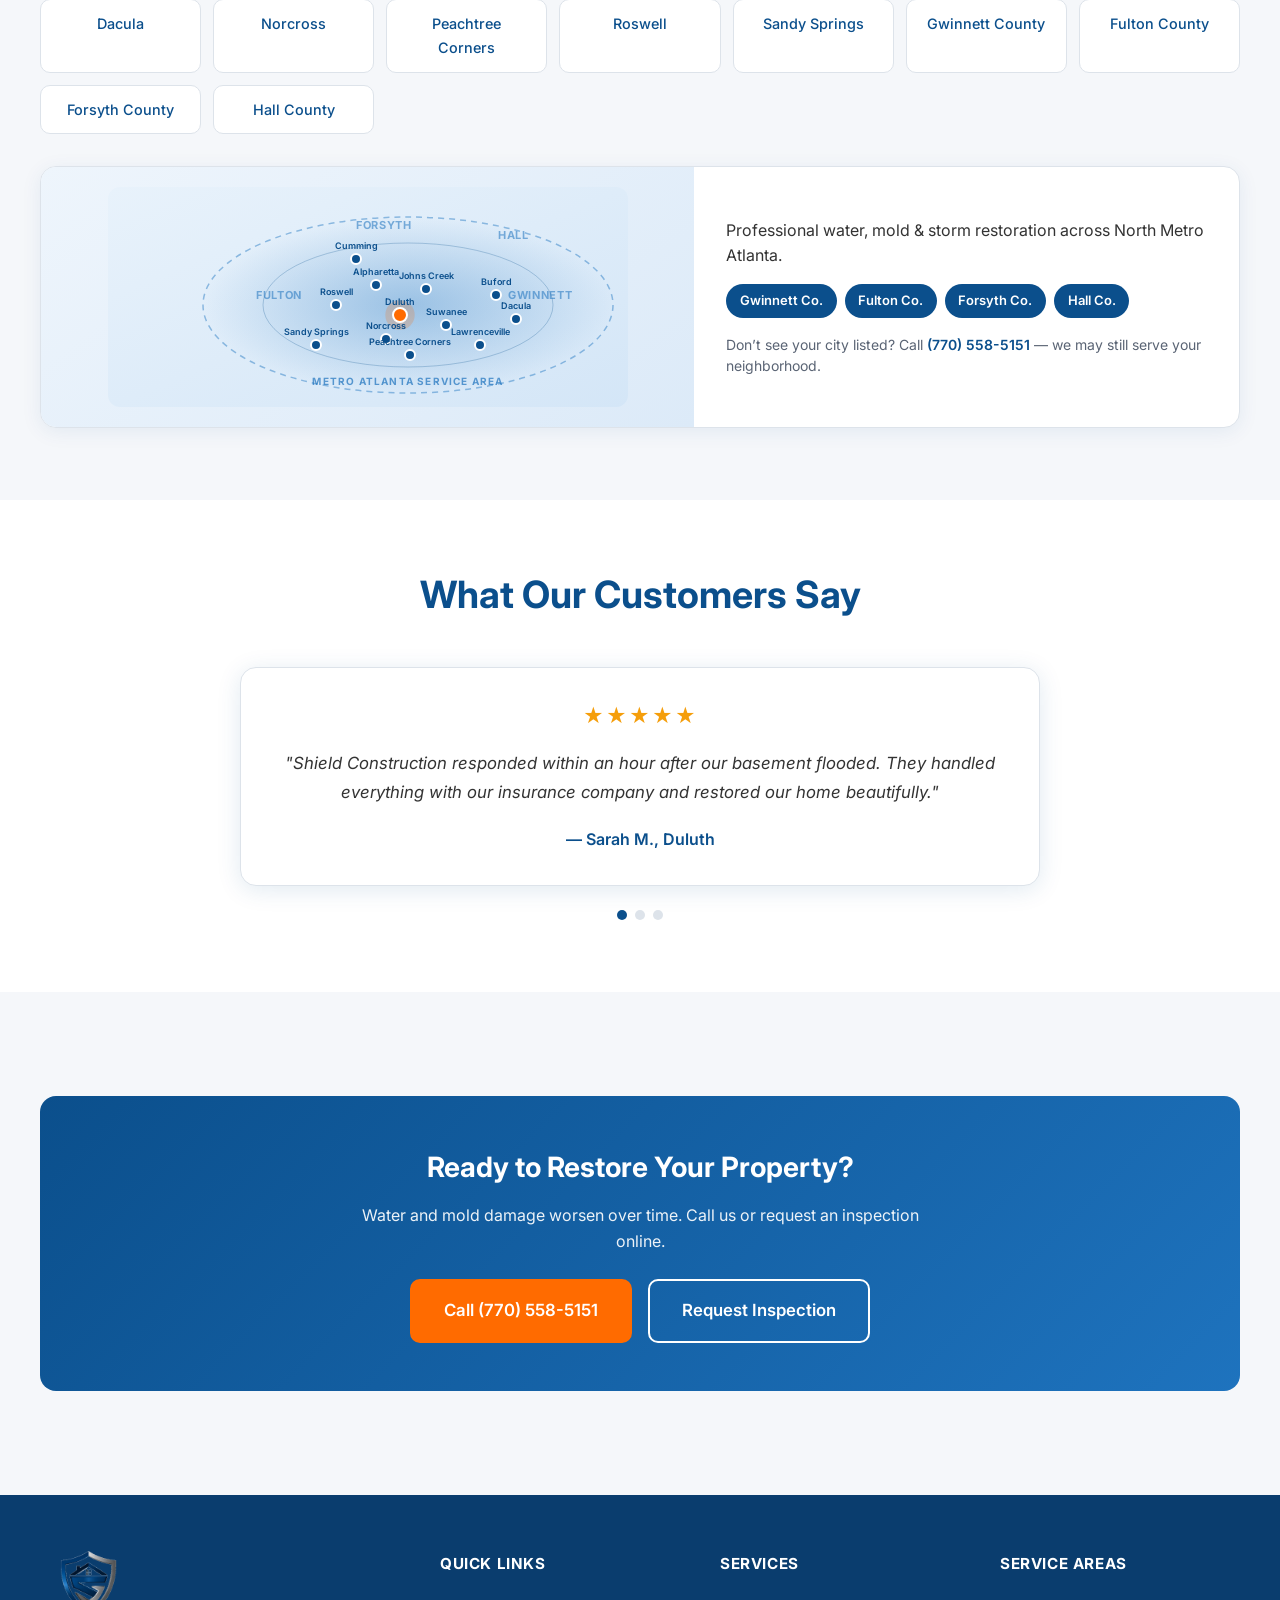
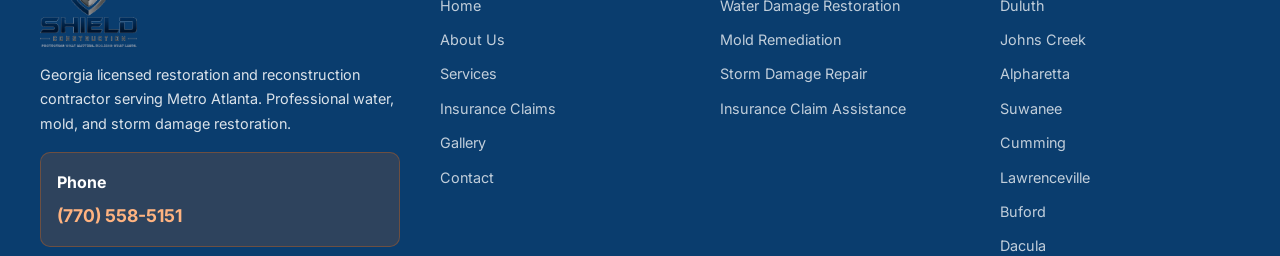
==== commit 0473aa5a: "Refine search titles and descriptions for the six public pages" ====
--- a/index.html
+++ b/index.html
@@ -3,17 +3,17 @@
 <head>
   <meta charset="UTF-8">
   <meta name="viewport" content="width=device-width, initial-scale=1.0">
-  <title>Water Damage Restoration Atlanta | Shield Construction LLC</title>
-  <meta name="description" content="Shield Construction LLC provides water damage restoration, mold remediation, storm repair & insurance claim assistance in Metro Atlanta. Licensed Georgia contractor.">
+  <title>Water Damage Restoration in Metro Atlanta | Shield Construction</title>
+  <meta name="description" content="Burst pipe or flooded basement? We remove standing water, dry the building, and repair damaged walls and floors in Metro Atlanta homes and businesses.">
   <link rel="canonical" href="https://www.shield-cons.com/">
   <meta property="og:type" content="website">
-  <meta property="og:title" content="Water Damage Restoration Atlanta | Shield Construction LLC">
-  <meta property="og:description" content="Water mitigation, mold remediation & reconstruction serving Duluth, Johns Creek, Alpharetta & Metro Atlanta.">
+  <meta property="og:title" content="Water Damage Restoration in Metro Atlanta | Shield Construction">
+  <meta property="og:description" content="Burst pipe or flooded basement? We remove standing water, dry the building, and repair damaged walls and floors in Metro Atlanta homes and businesses.">
   <meta property="og:url" content="https://www.shield-cons.com/">
   <meta property="og:site_name" content="Shield Construction LLC">
   <meta name="twitter:card" content="summary_large_image">
-  <meta name="twitter:title" content="Water Damage Restoration Atlanta | Shield Construction LLC">
-  <meta name="twitter:description" content="Professional restoration services in Metro Atlanta. We work directly with insurance companies.">
+  <meta name="twitter:title" content="Water Damage Restoration in Metro Atlanta | Shield Construction">
+  <meta name="twitter:description" content="Burst pipe or flooded basement? We remove standing water, dry the building, and repair damaged walls and floors in Metro Atlanta homes and businesses.">
   <link rel="stylesheet" href="css/style.css?v=25">
   <script type="application/ld+json">
   {
--- a/css/style.css
+++ b/css/style.css
@@ -995,7 +995,8 @@
 .service-detail__box h3 { color: var(--primary); font-size: 1rem; margin-bottom: 0.75rem; }
 .service-photo { margin-top: 1rem; }
 .service-photo img { width: 100%; border-radius: var(--radius); }
-.gallery-photos figcaption {
+.gallery-photos figcaption,
+.service-photo figcaption {
   margin-top: 0.5rem;
   color: var(--text-muted);
   font-size: 0.875rem;
@@ -1170,7 +1171,6 @@
   min-height: 0;
   object-fit: contain;
 }
-.reference-link { display: block; text-decoration: underline; }
 @media (max-width: 800px) {
   .gallery-photos { grid-template-columns: repeat(2, minmax(0, 1fr)); }
 }
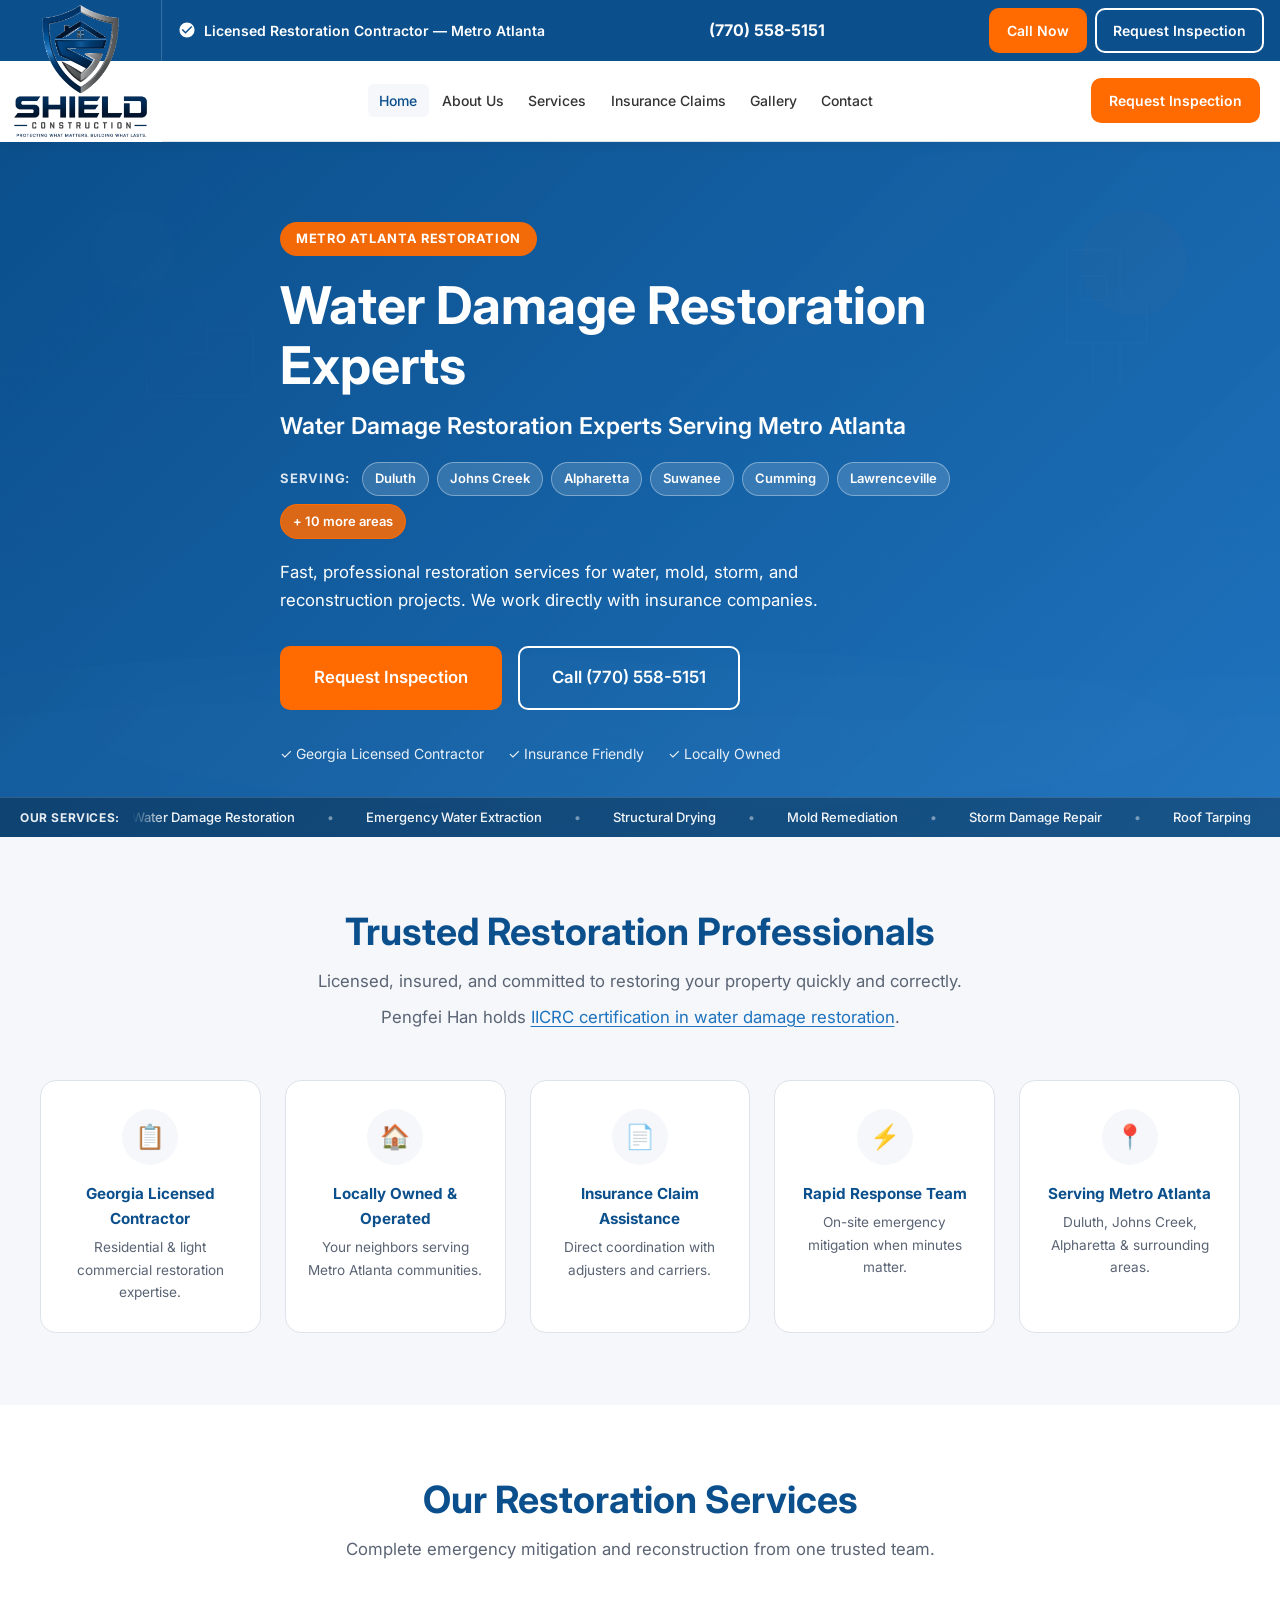
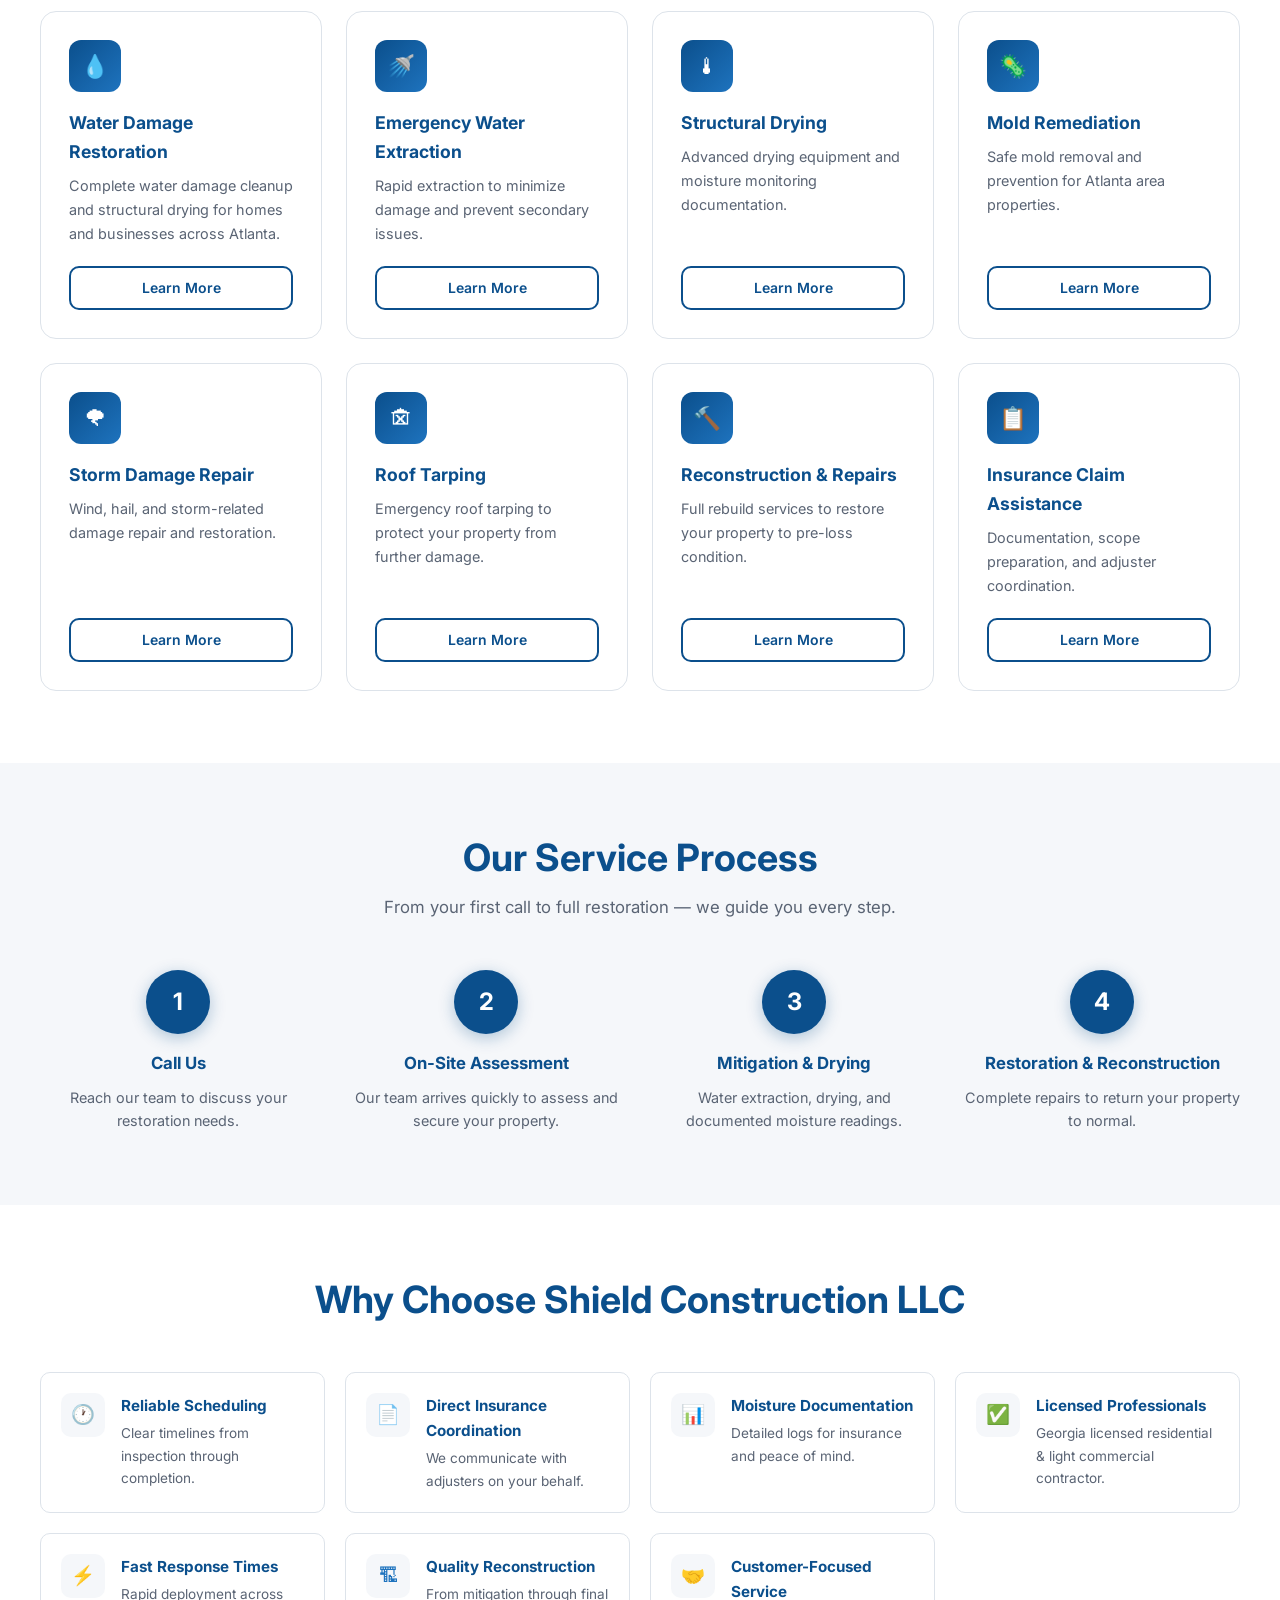
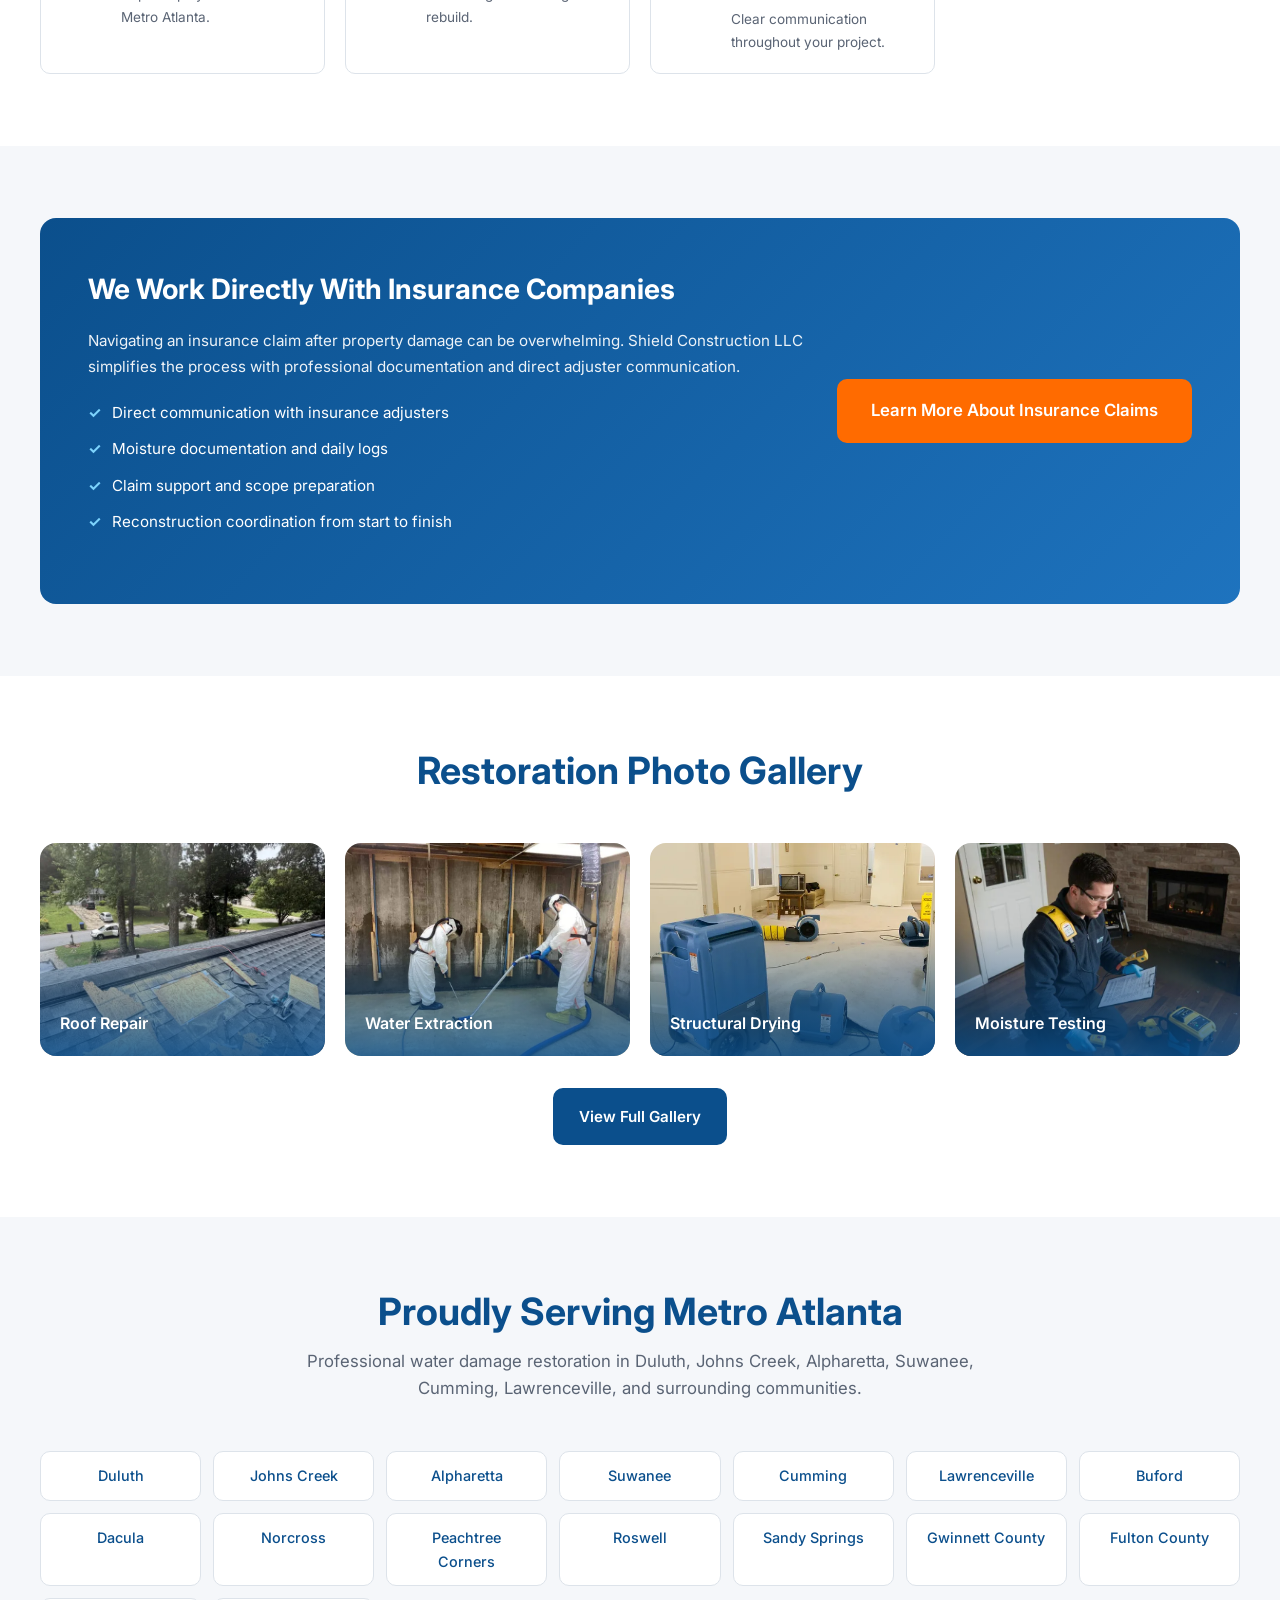
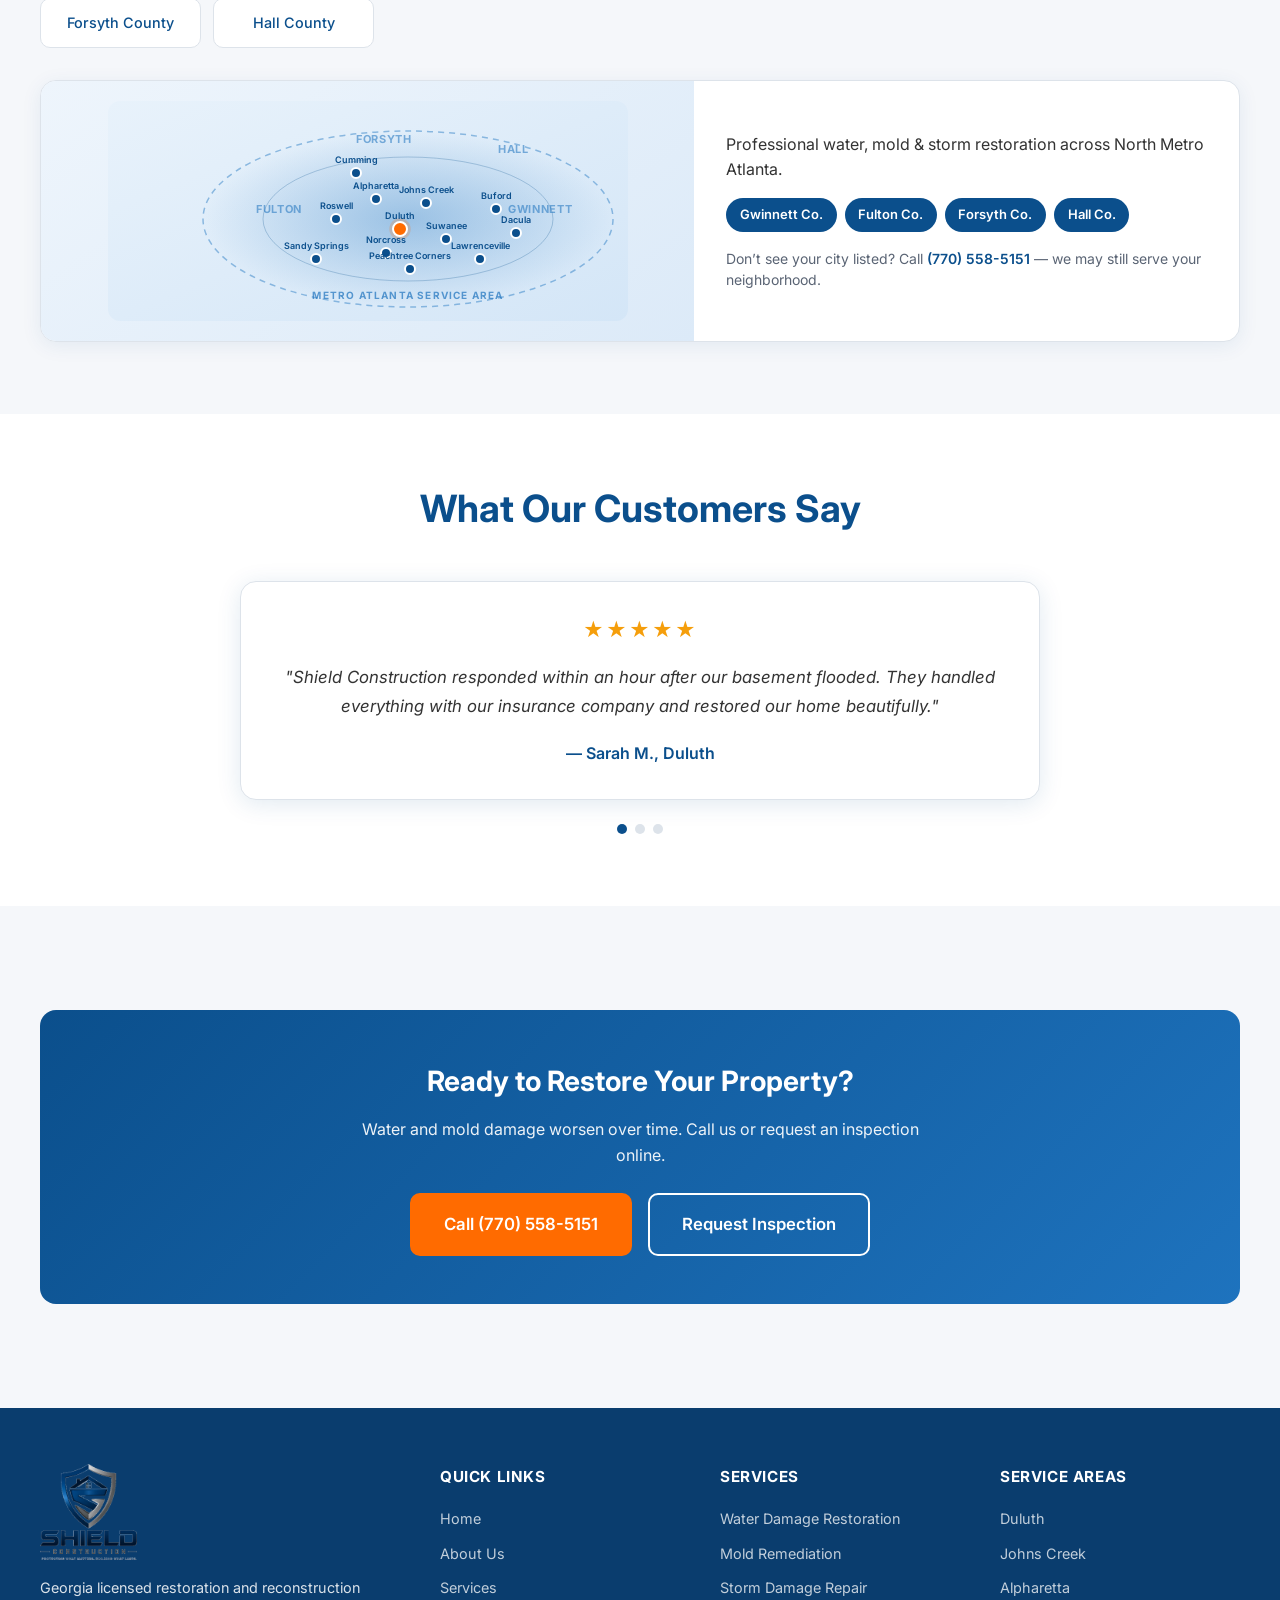
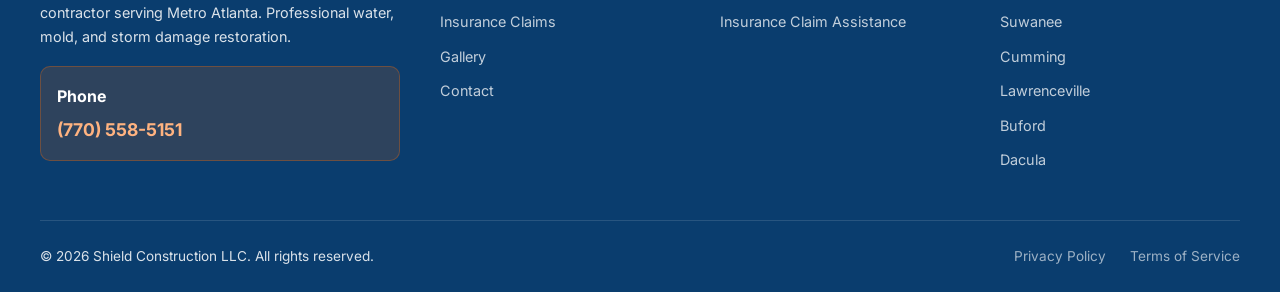
==== commit 7585e342: "Show Pengfei Han's IICRC water damage restoration credential" ====
--- a/index.html
+++ b/index.html
@@ -14,7 +14,7 @@
   <meta name="twitter:card" content="summary_large_image">
   <meta name="twitter:title" content="Water Damage Restoration in Metro Atlanta | Shield Construction">
   <meta name="twitter:description" content="Burst pipe or flooded basement? We remove standing water, dry the building, and repair damaged walls and floors in Metro Atlanta homes and businesses.">
-  <link rel="stylesheet" href="css/style.css?v=25">
+  <link rel="stylesheet" href="css/style.css?v=28">
   <script type="application/ld+json">
   {
     "@context": "https://schema.org",
@@ -80,6 +80,7 @@
         <div class="section-header">
           <h2 id="trust-heading">Trusted Restoration Professionals</h2>
           <p>Licensed, insured, and committed to restoring your property quickly and correctly.</p>
+          <p class="credential-summary">Pengfei Han holds <a href="about.html#iicrc-credential">IICRC certification in water damage restoration</a>.</p>
         </div>
         <div class="trust-grid">
           <div class="trust-card">
--- a/css/style.css
+++ b/css/style.css
@@ -545,6 +545,9 @@
 }
 
 /* Trust Section */
+.credential-summary { margin-top: 0.5rem; }
+.credential-summary a { text-decoration: underline; text-underline-offset: 0.15em; }
+
 .trust-grid {
   display: grid;
   grid-template-columns: repeat(auto-fit, minmax(200px, 1fr));
@@ -1343,6 +1346,27 @@
 }
 
 /* About Page */
+.credential-panel {
+  margin-top: 2rem;
+  padding: clamp(1.25rem, 3vw, 2rem);
+  scroll-margin-top: 12rem;
+  border: 1px solid var(--border);
+  border-radius: var(--radius-lg);
+  background: var(--light-gray);
+}
+.credential-panel h2 { color: var(--primary); }
+.credential-panel p, .credential-panel dt { color: var(--text-muted); }
+.credential-panel dl {
+  display: grid;
+  grid-template-columns: repeat(auto-fit, minmax(min(100%, 15rem), 1fr));
+  gap: 1rem;
+  margin-top: 1.25rem;
+  padding-top: 1rem;
+  border-top: 1px solid var(--border);
+}
+.credential-panel dt { font-size: 0.9rem; }
+.credential-panel dd { font-weight: 600; }
+
 .about-grid {
   display: grid;
   grid-template-columns: 1fr 1fr;
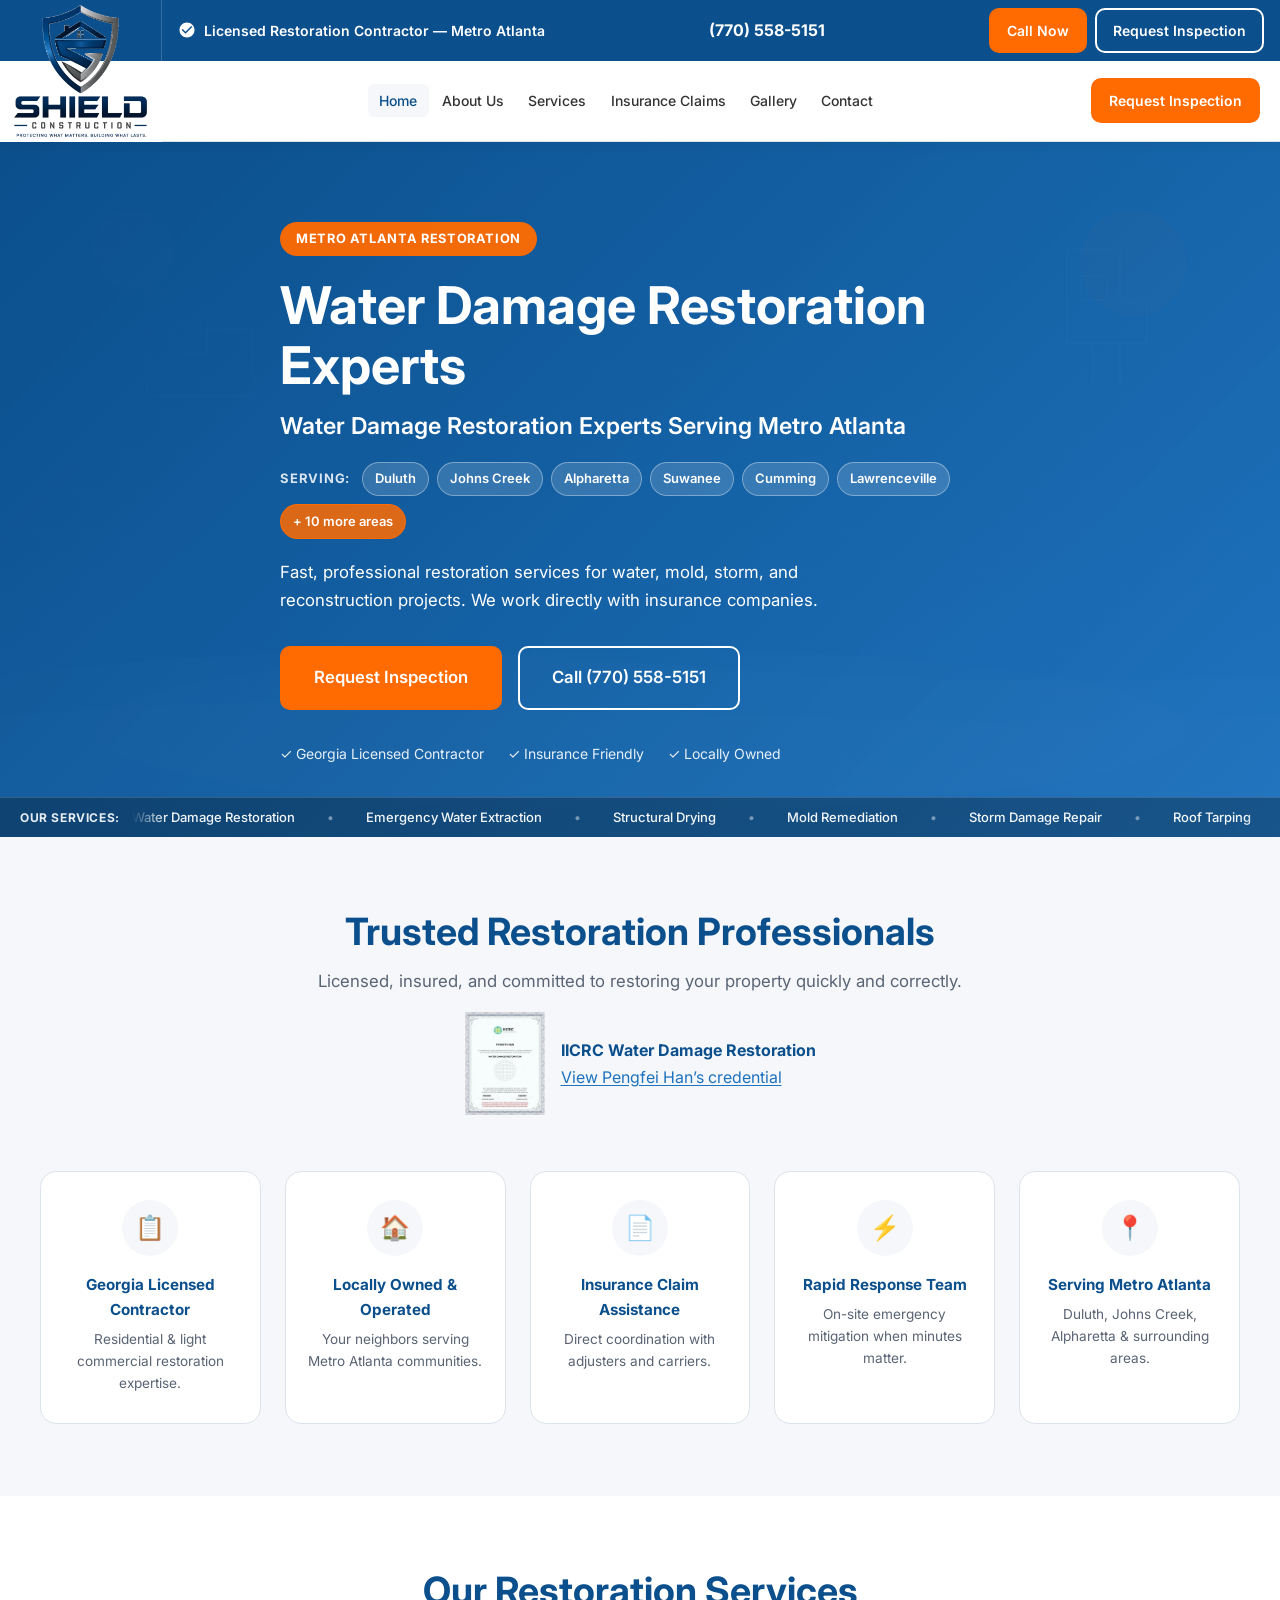
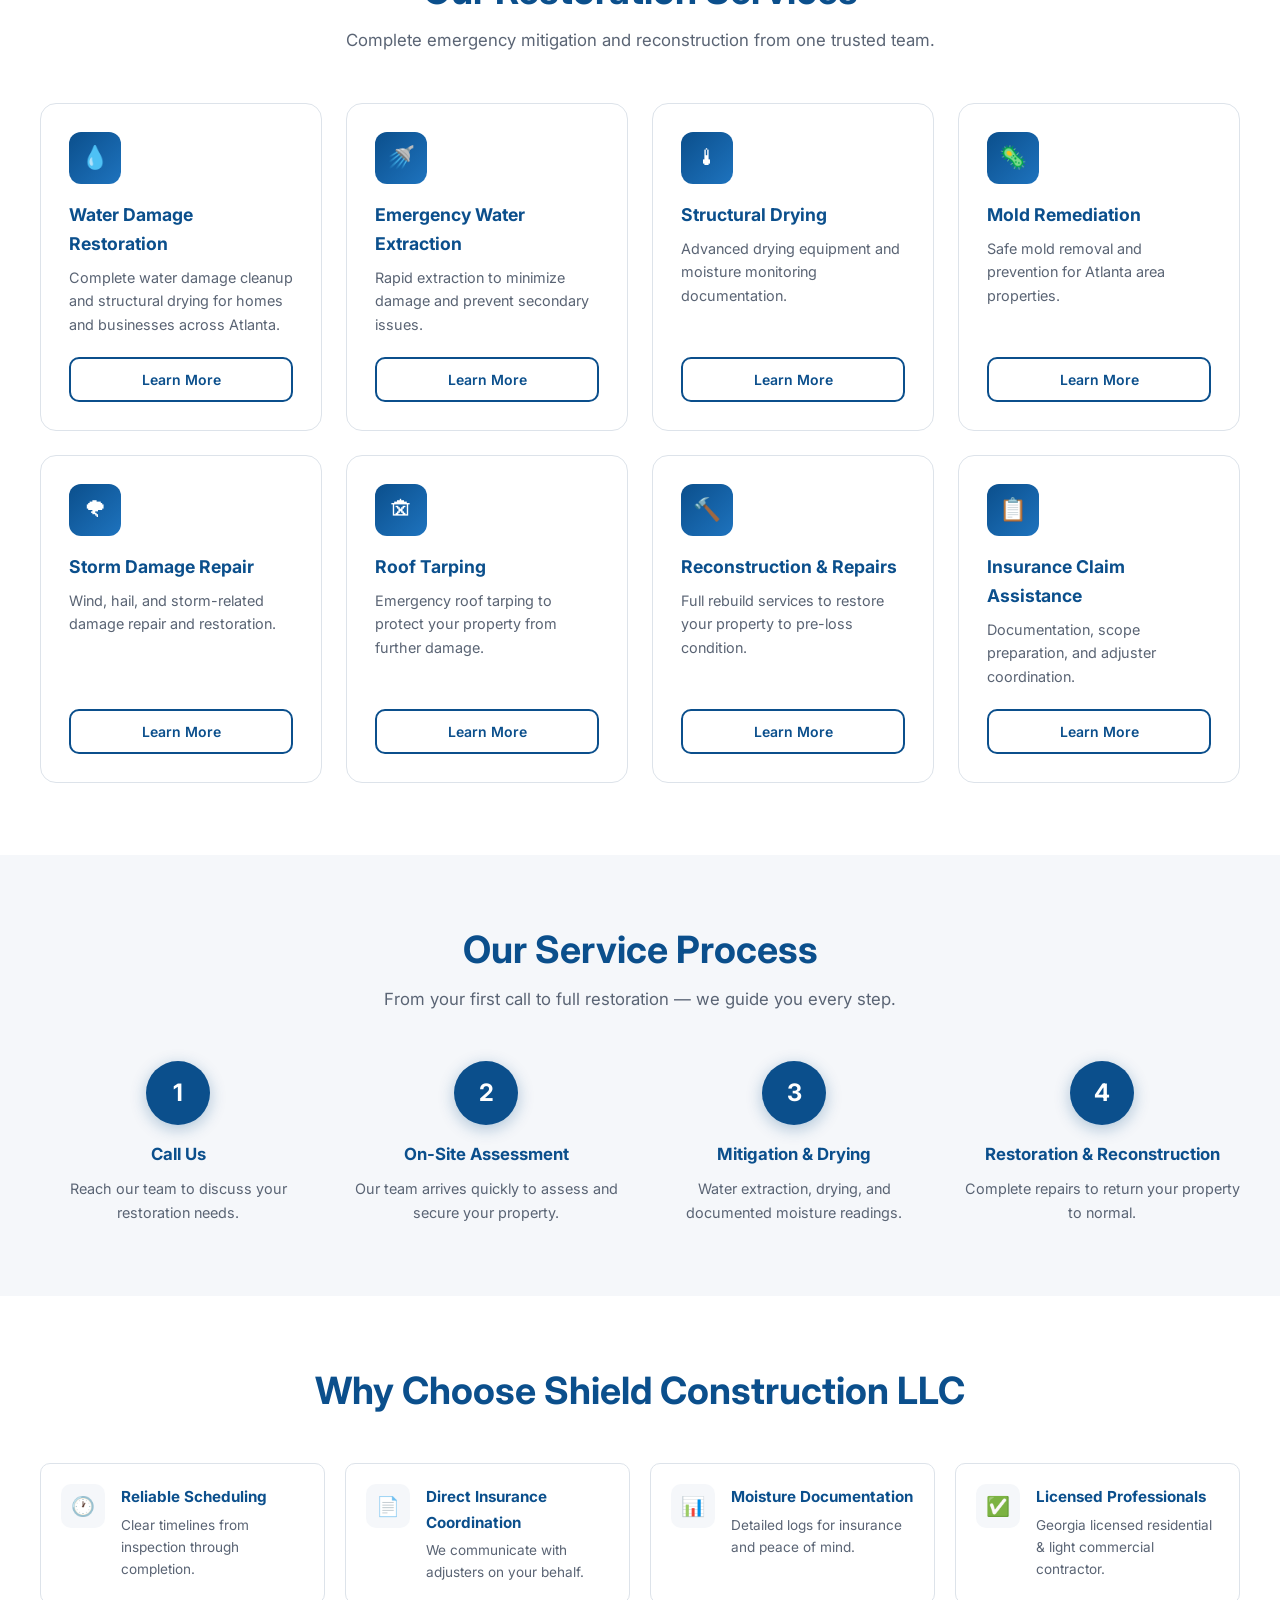
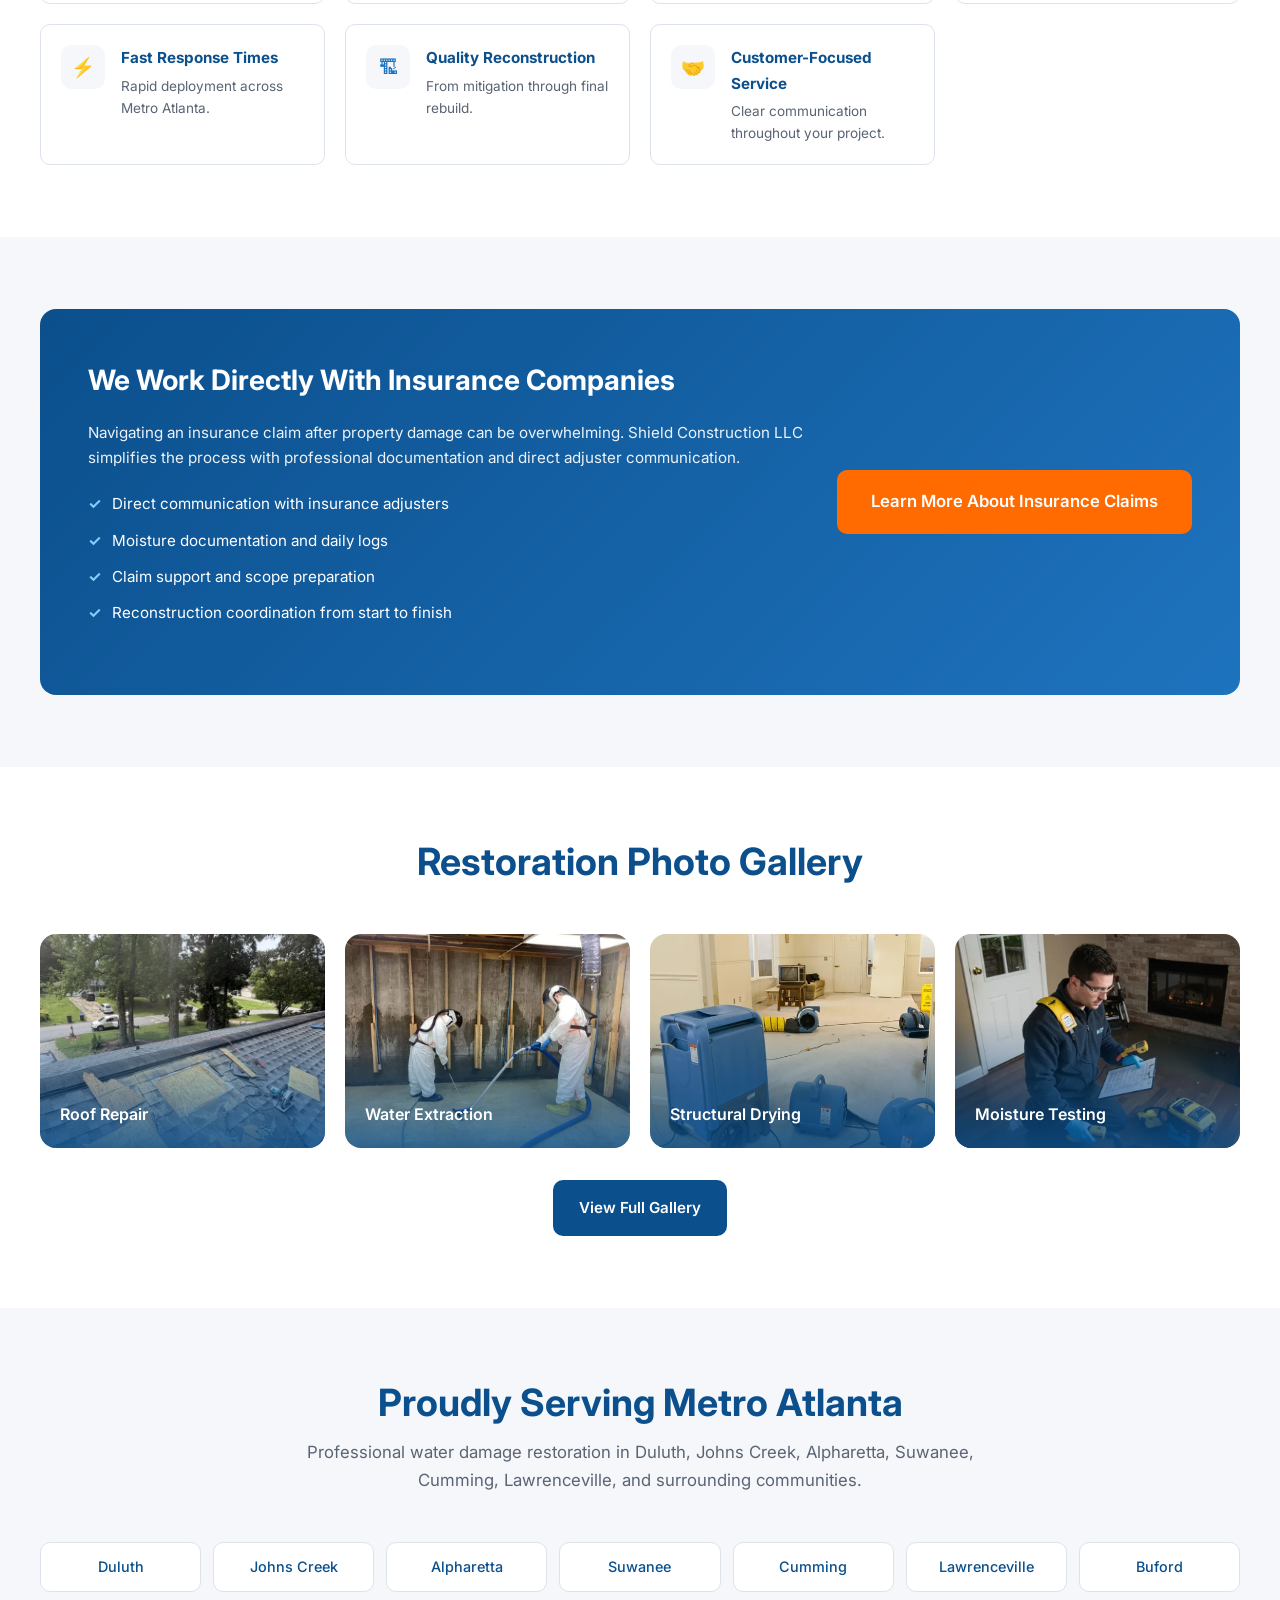
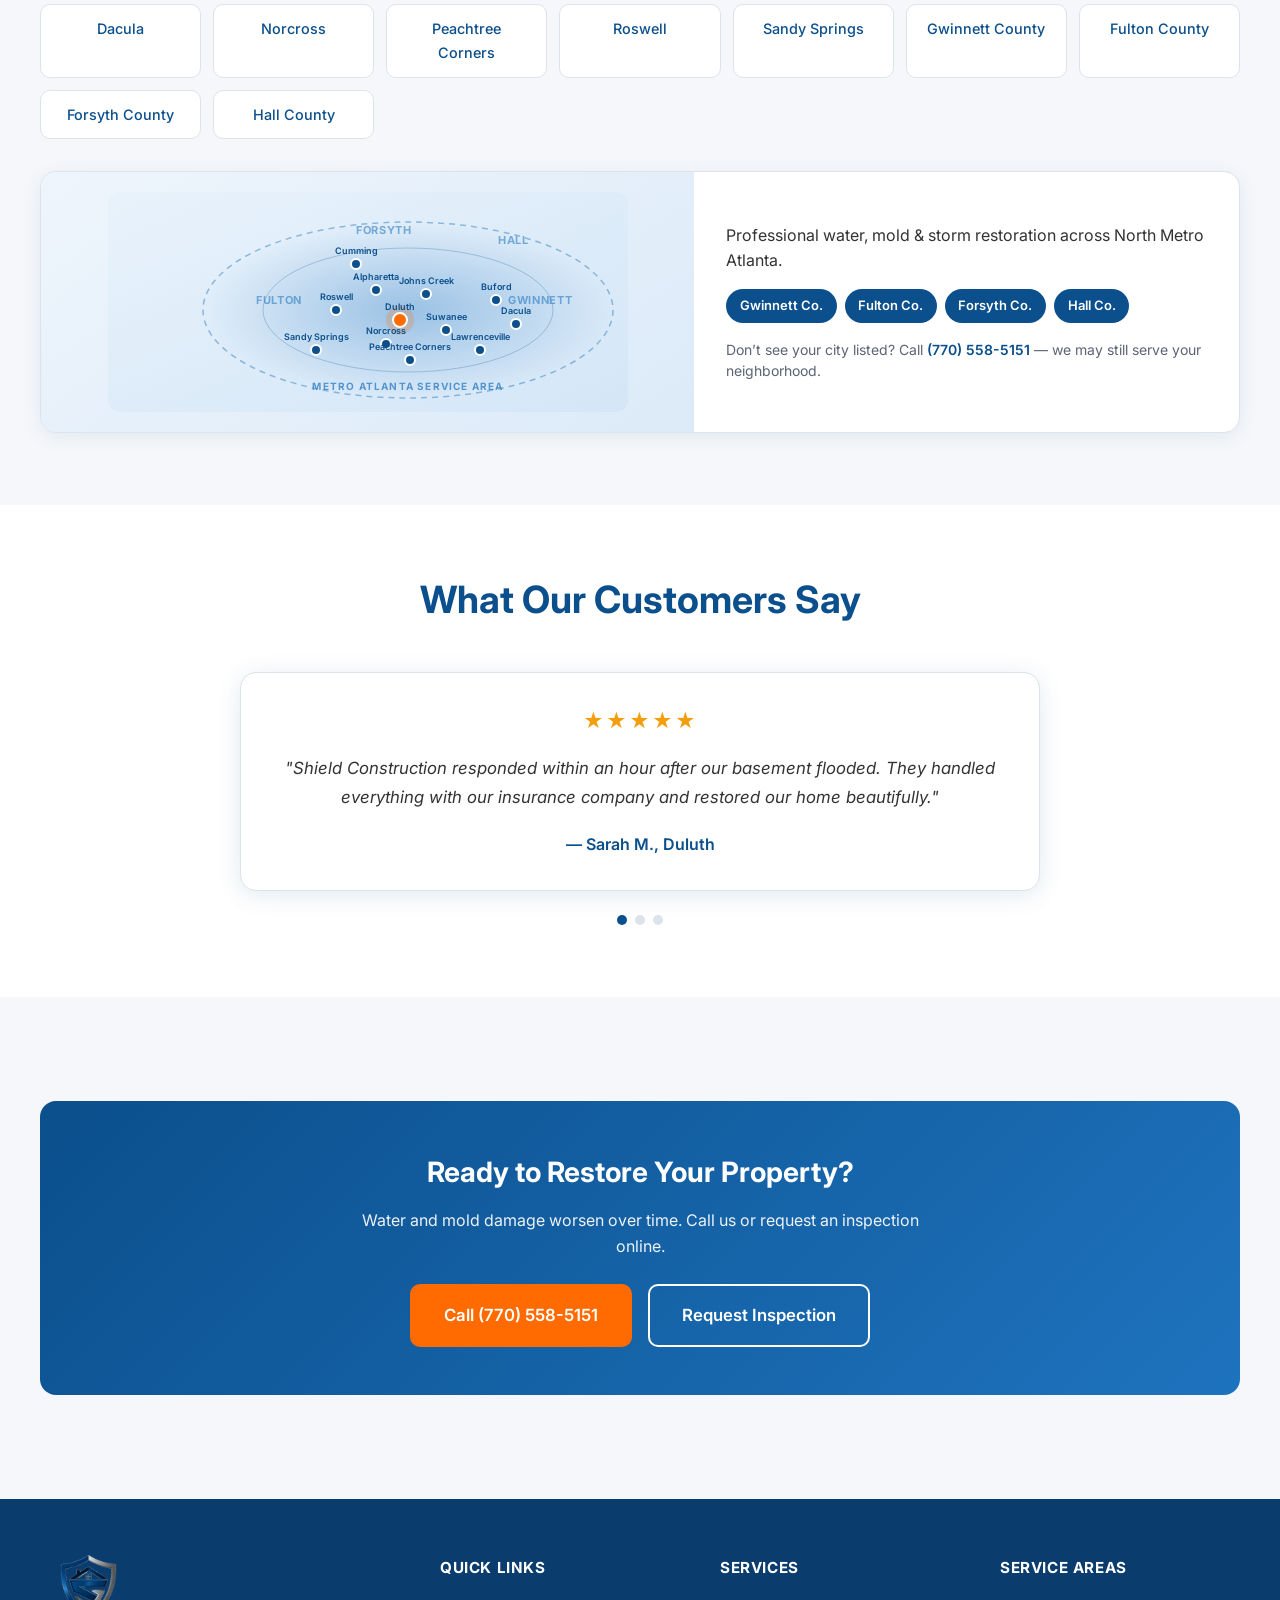
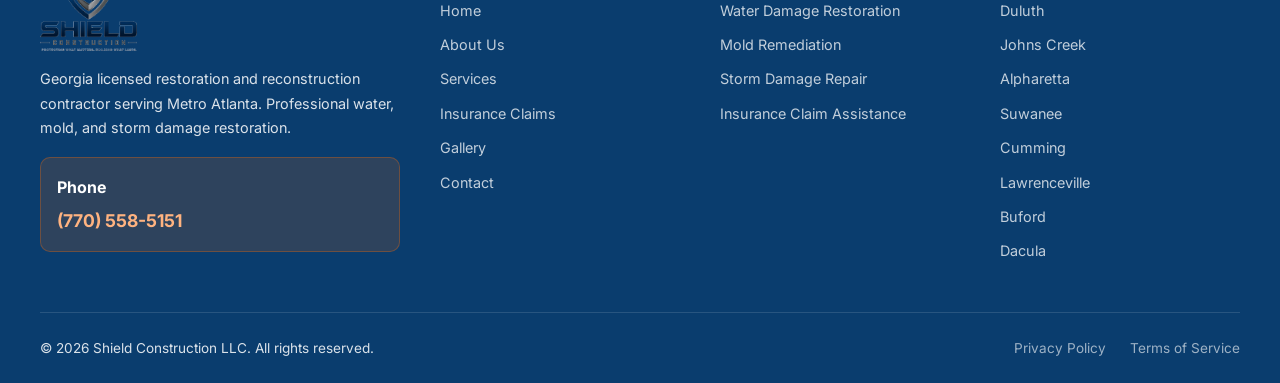
==== commit 615936c7: "Display the IICRC credential record and link to the original PDF" ====
--- a/index.html
+++ b/index.html
@@ -14,7 +14,7 @@
   <meta name="twitter:card" content="summary_large_image">
   <meta name="twitter:title" content="Water Damage Restoration in Metro Atlanta | Shield Construction">
   <meta name="twitter:description" content="Burst pipe or flooded basement? We remove standing water, dry the building, and repair damaged walls and floors in Metro Atlanta homes and businesses.">
-  <link rel="stylesheet" href="css/style.css?v=28">
+  <link rel="stylesheet" href="css/style.css?v=29">
   <script type="application/ld+json">
   {
     "@context": "https://schema.org",
@@ -80,7 +80,13 @@
         <div class="section-header">
           <h2 id="trust-heading">Trusted Restoration Professionals</h2>
           <p>Licensed, insured, and committed to restoring your property quickly and correctly.</p>
-          <p class="credential-summary">Pengfei Han holds <a href="about.html#iicrc-credential">IICRC certification in water damage restoration</a>.</p>
+          <a class="credential-summary" href="about.html#iicrc-credential">
+            <img src="assets/credentials/iicrc-water-damage-restoration-thumb.webp" alt="" width="180" height="233" loading="lazy">
+            <span>
+              <strong>IICRC Water Damage Restoration</strong>
+              <span class="credential-link-text">View Pengfei Han&rsquo;s credential</span>
+            </span>
+          </a>
         </div>
         <div class="trust-grid">
           <div class="trust-card">
--- a/css/style.css
+++ b/css/style.css
@@ -545,8 +545,17 @@
 }
 
 /* Trust Section */
-.credential-summary { margin-top: 0.5rem; }
-.credential-summary a { text-decoration: underline; text-underline-offset: 0.15em; }
+.credential-summary {
+  display: inline-flex;
+  align-items: center;
+  gap: 1rem;
+  max-width: 100%;
+  margin-top: 1rem;
+  text-align: left;
+}
+.credential-summary img { width: 5rem; flex: none; }
+.credential-summary strong { display: block; color: var(--primary); }
+.credential-link-text { text-decoration: underline; text-underline-offset: 0.15em; }
 
 .trust-grid {
   display: grid;
@@ -1347,6 +1356,10 @@
 
 /* About Page */
 .credential-panel {
+  display: grid;
+  grid-template-columns: minmax(0, 1fr) minmax(10rem, 14rem);
+  align-items: center;
+  gap: 2rem;
   margin-top: 2rem;
   padding: clamp(1.25rem, 3vw, 2rem);
   scroll-margin-top: 12rem;
@@ -1366,6 +1379,17 @@
 }
 .credential-panel dt { font-size: 0.9rem; }
 .credential-panel dd { font-weight: 600; }
+.credential-preview {
+  display: grid;
+  justify-items: center;
+  gap: 0.5rem;
+  text-align: center;
+}
+.credential-preview img { width: 100%; border: 1px solid var(--border); }
+@media (max-width: 768px) {
+  .credential-panel { grid-template-columns: 1fr; gap: 1.25rem; }
+  .credential-preview { width: min(100%, 14rem); justify-self: center; }
+}
 
 .about-grid {
   display: grid;
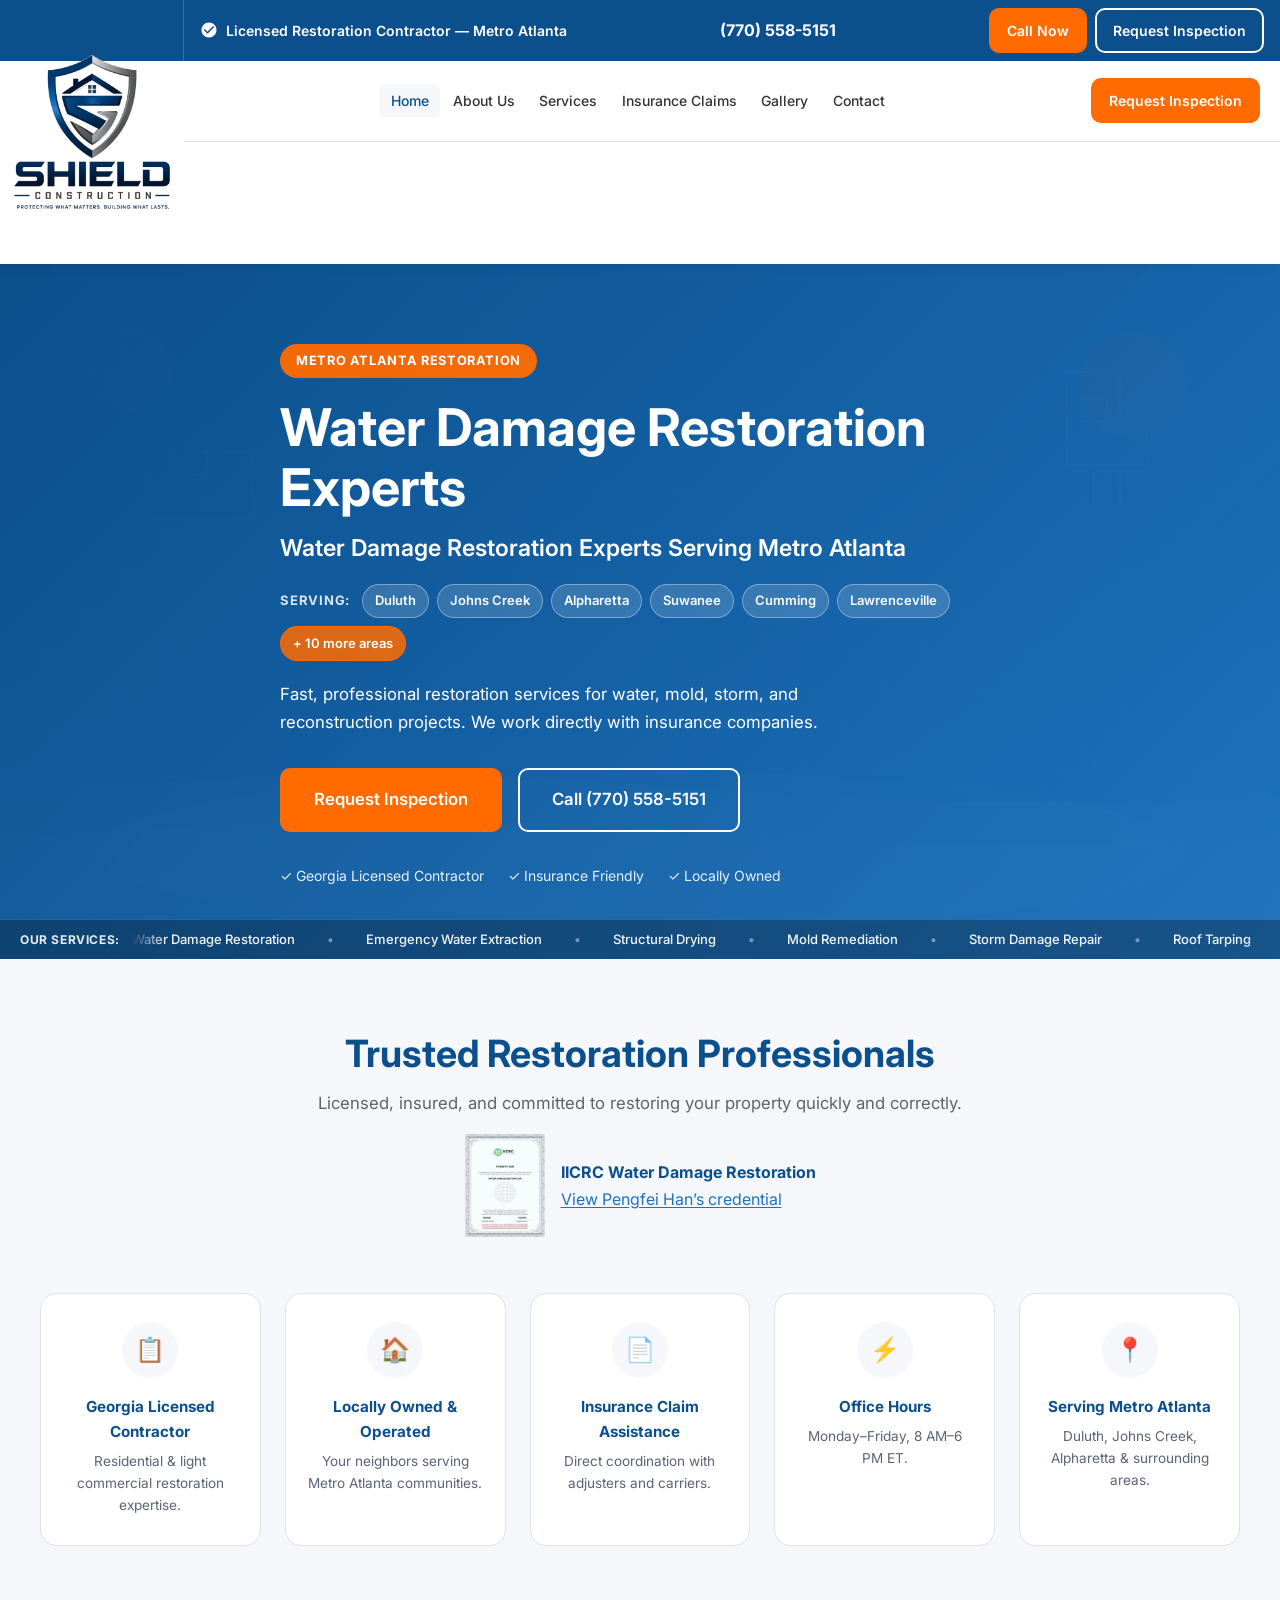
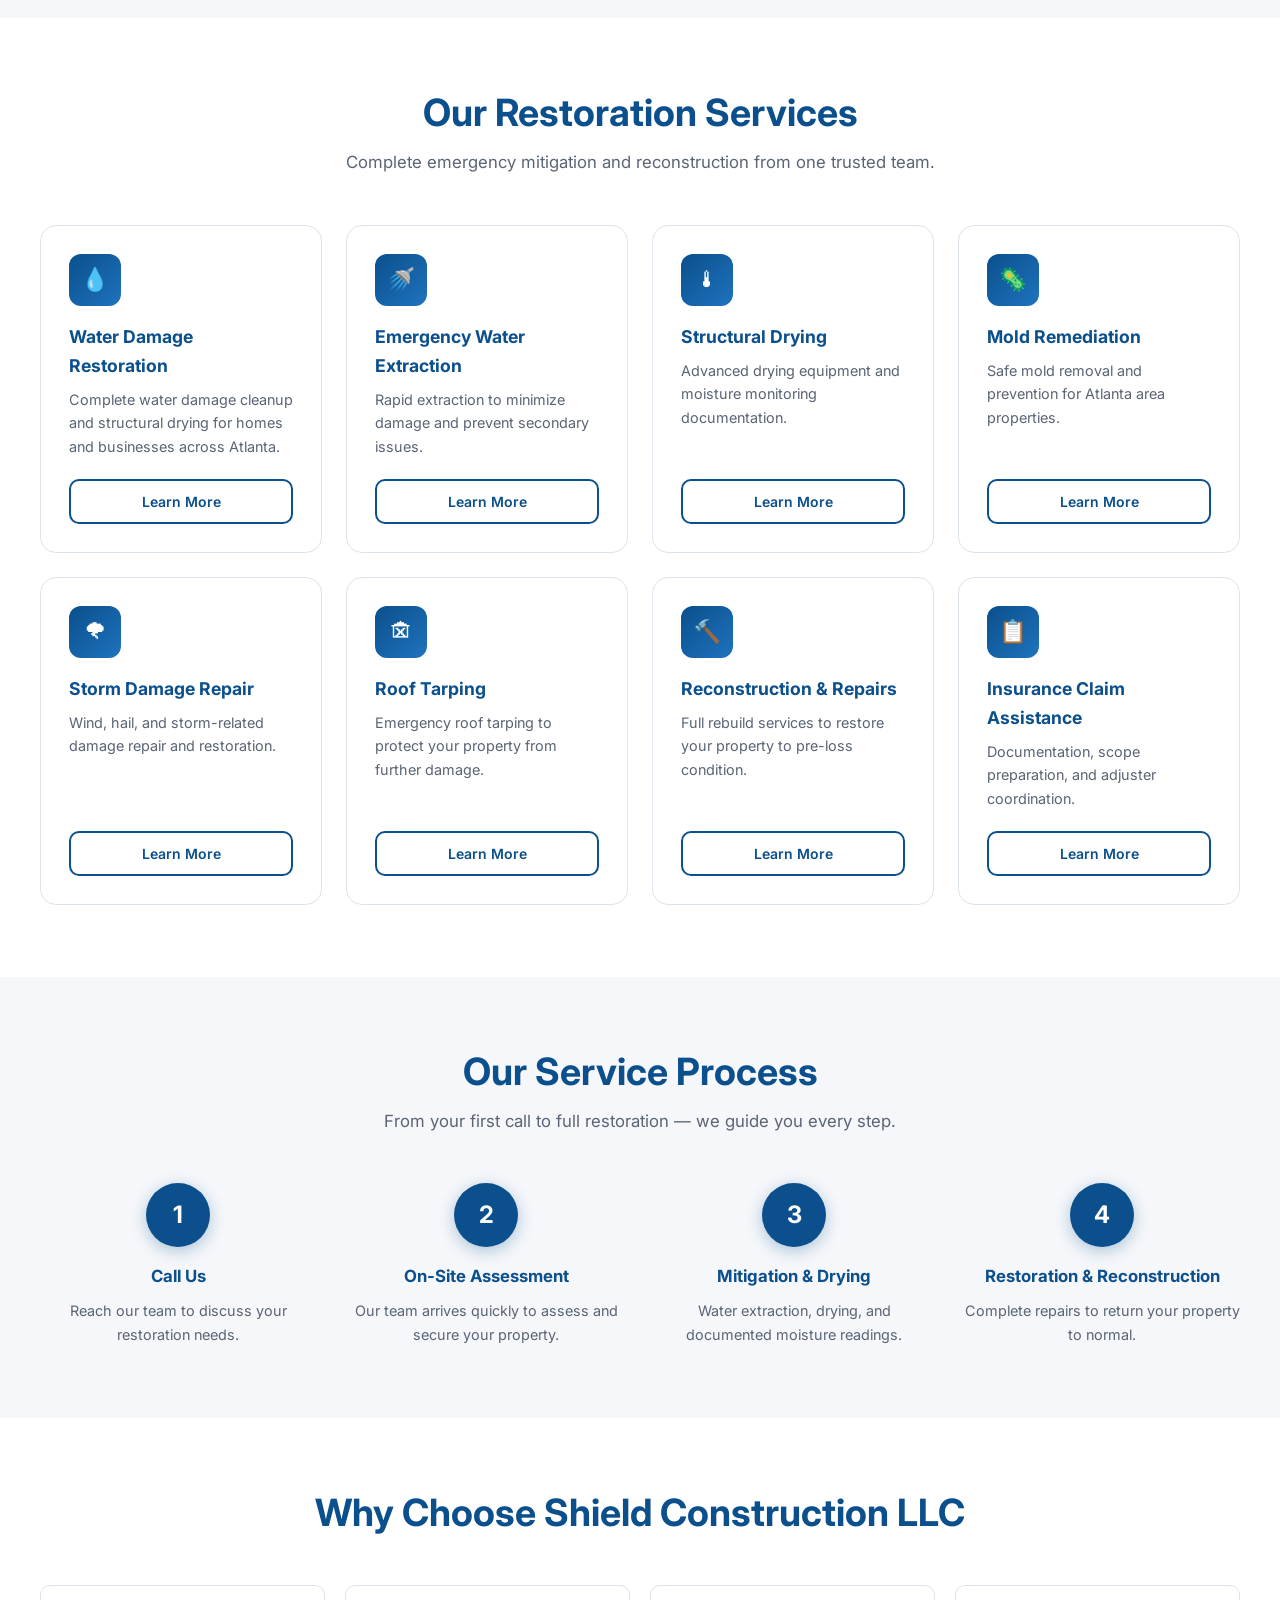
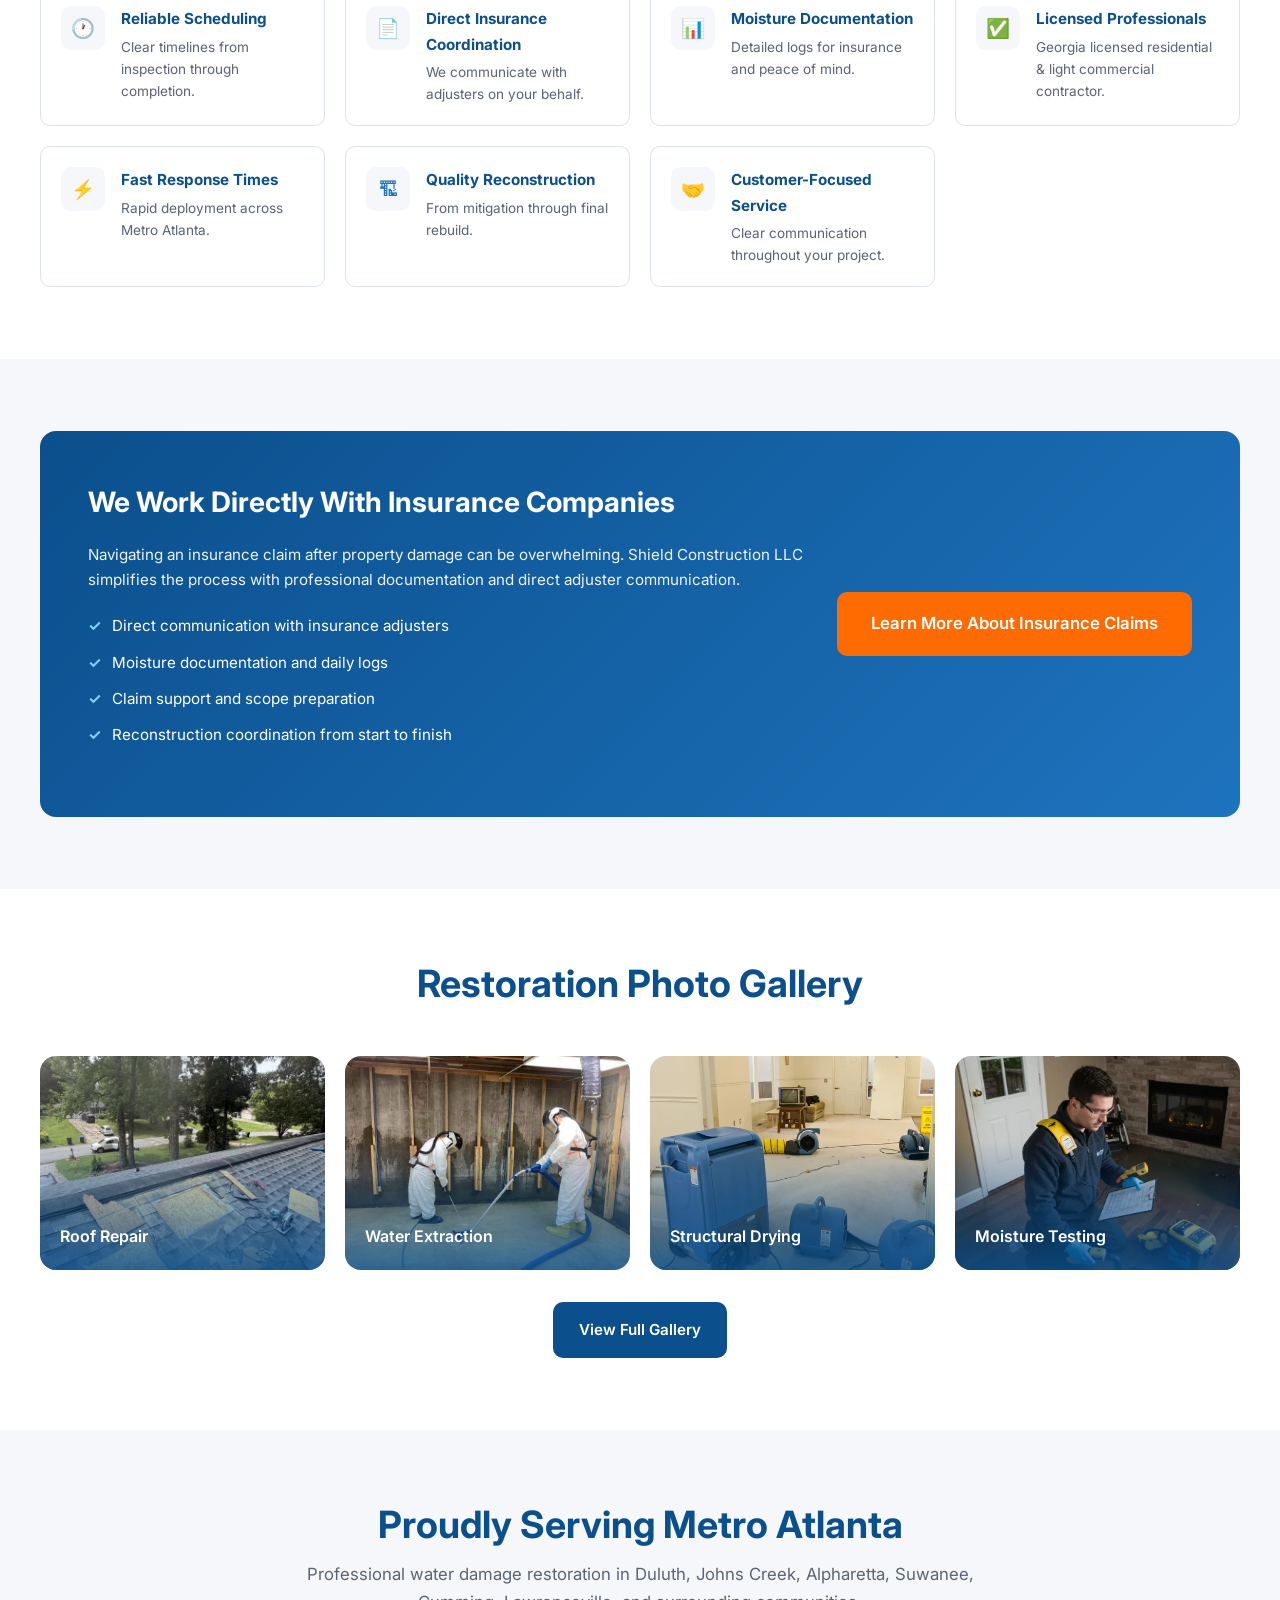
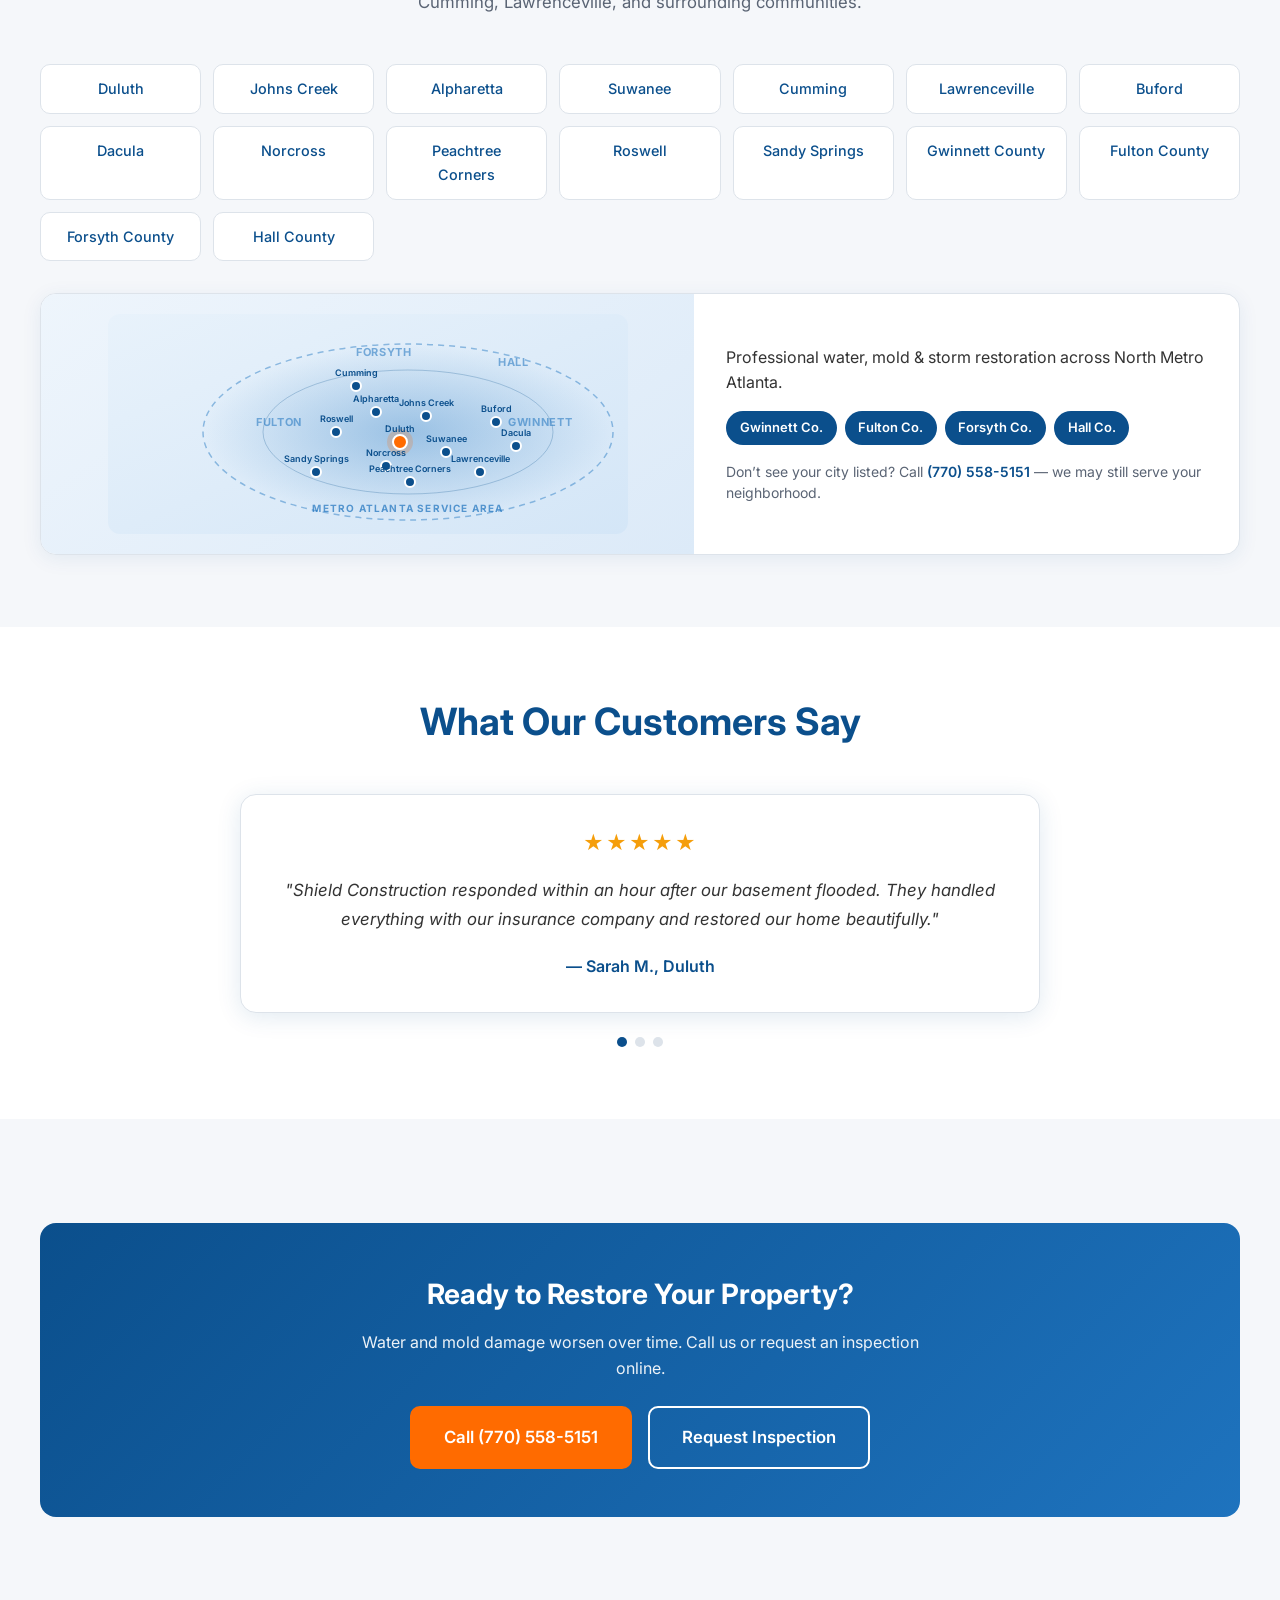
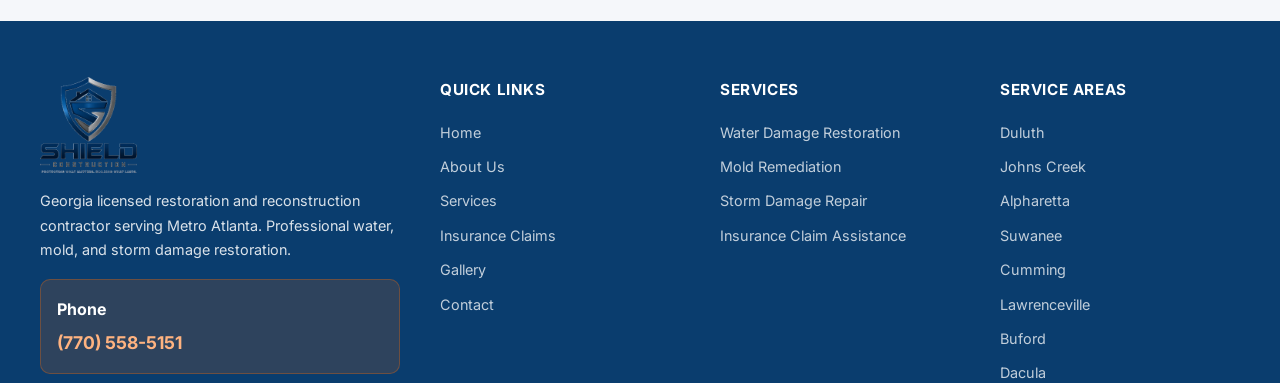
==== commit c2ee20b5: "Require a saved contact receipt and align public office hours" ====
--- a/index.html
+++ b/index.html
@@ -31,7 +31,7 @@
       "addressRegion": "GA",
       "addressCountry": "US"
     },
-    "openingHours": "Mo-Su 00:00-23:59",
+    "openingHours": "Mo-Fr 08:00-18:00",
     "priceRange": "$$",
     "sameAs": []
   }
@@ -106,8 +106,8 @@
           </div>
           <div class="trust-card">
             <div class="trust-card__icon" aria-hidden="true">&#9889;</div>
-            <h3>Rapid Response Team</h3>
-            <p>On-site emergency mitigation when minutes matter.</p>
+            <h3>Office Hours</h3>
+            <p>Monday&ndash;Friday, 8 AM&ndash;6 PM ET.</p>
           </div>
           <div class="trust-card">
             <div class="trust-card__icon" aria-hidden="true">📍</div>
@@ -326,7 +326,7 @@
           </div>
           <div class="testimonial-slide">
             <div class="testimonial-stars" aria-label="5 out of 5 stars">&#9733;&#9733;&#9733;&#9733;&#9733;</div>
-            <p class="testimonial-text">"After storm damage to our roof, they tarped it the same night and handled the full reconstruction. True 24/7 service in Alpharetta."</p>
+            <p class="testimonial-text">"After storm damage to our roof, they tarped it &hellip; and handled the full reconstruction."</p>
             <p class="testimonial-author">&mdash; Linda K., Alpharetta</p>
           </div>
           <div class="carousel-dots">
--- a/css/style.css
+++ b/css/style.css
@@ -1368,17 +1368,7 @@
   background: var(--light-gray);
 }
 .credential-panel h2 { color: var(--primary); }
-.credential-panel p, .credential-panel dt { color: var(--text-muted); }
-.credential-panel dl {
-  display: grid;
-  grid-template-columns: repeat(auto-fit, minmax(min(100%, 15rem), 1fr));
-  gap: 1rem;
-  margin-top: 1.25rem;
-  padding-top: 1rem;
-  border-top: 1px solid var(--border);
-}
-.credential-panel dt { font-size: 0.9rem; }
-.credential-panel dd { font-weight: 600; }
+.credential-panel p { color: var(--text-muted); }
 .credential-preview {
   display: grid;
   justify-items: center;
